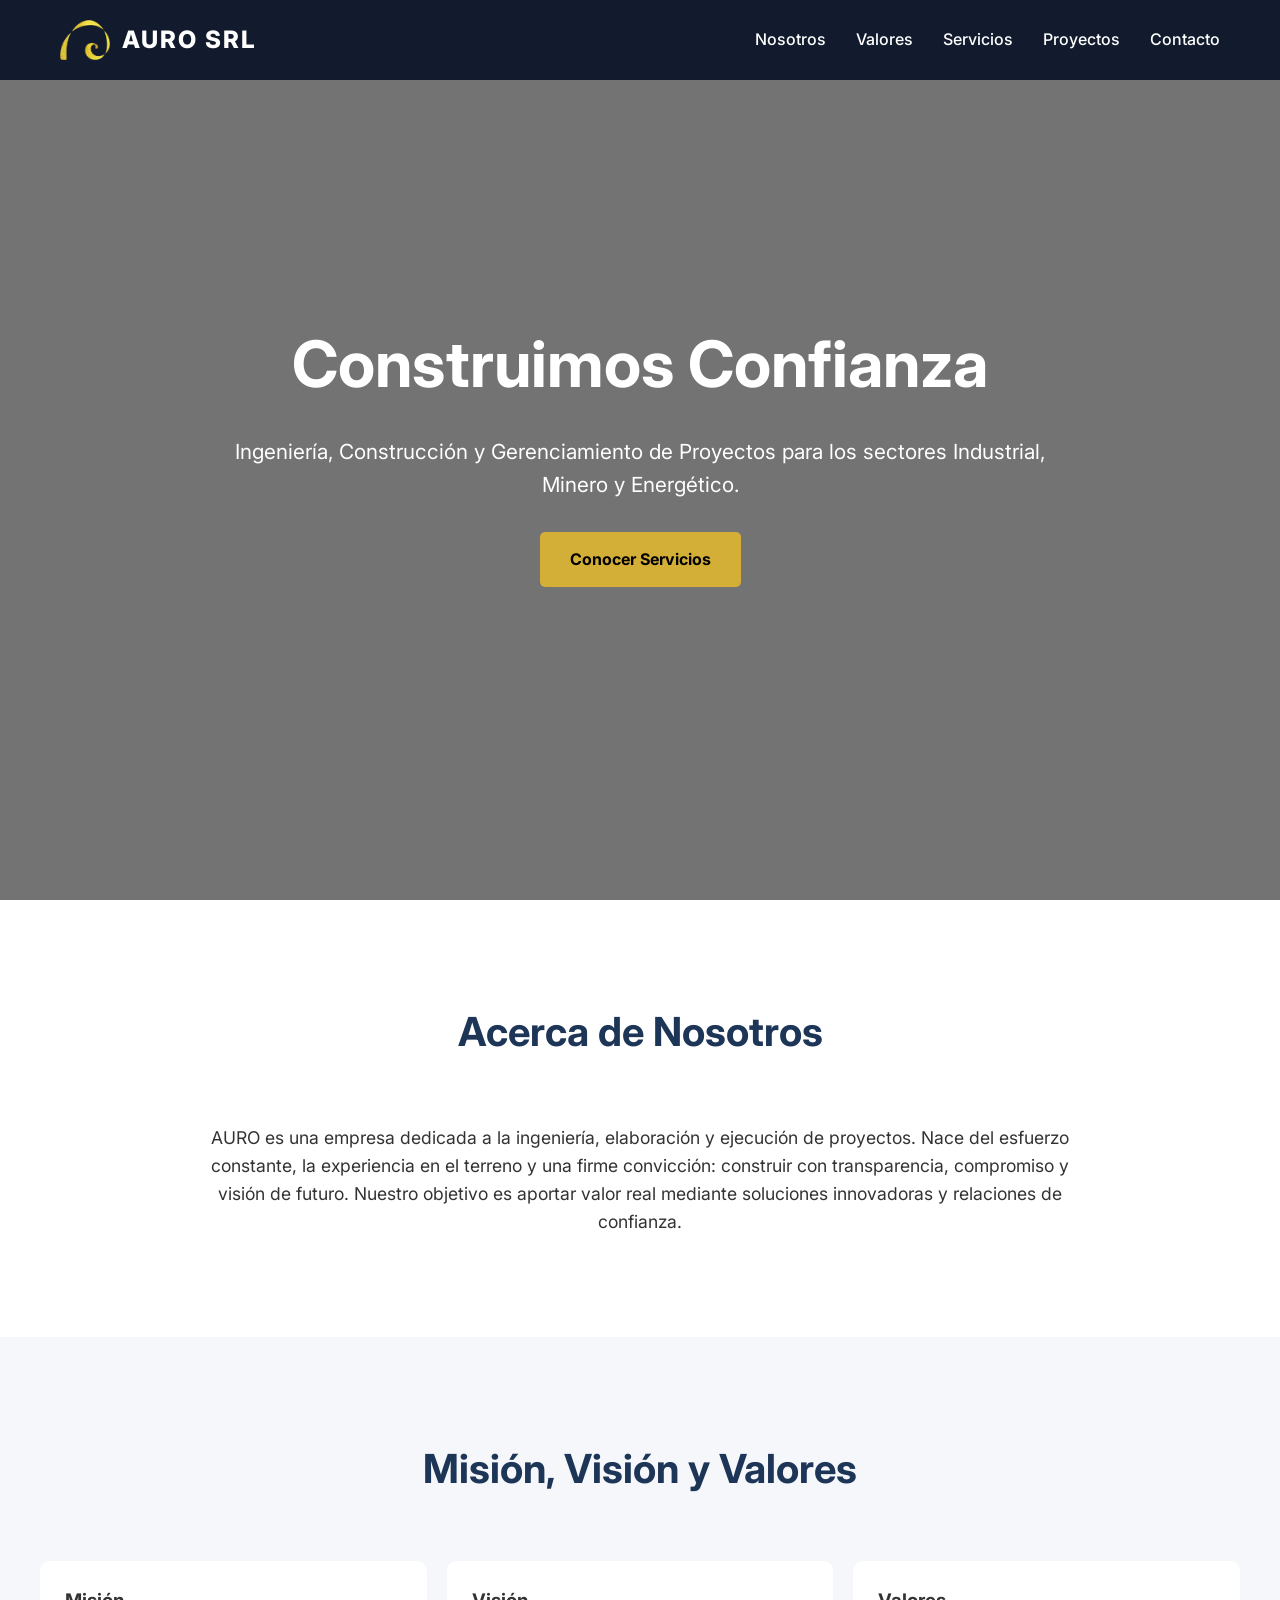
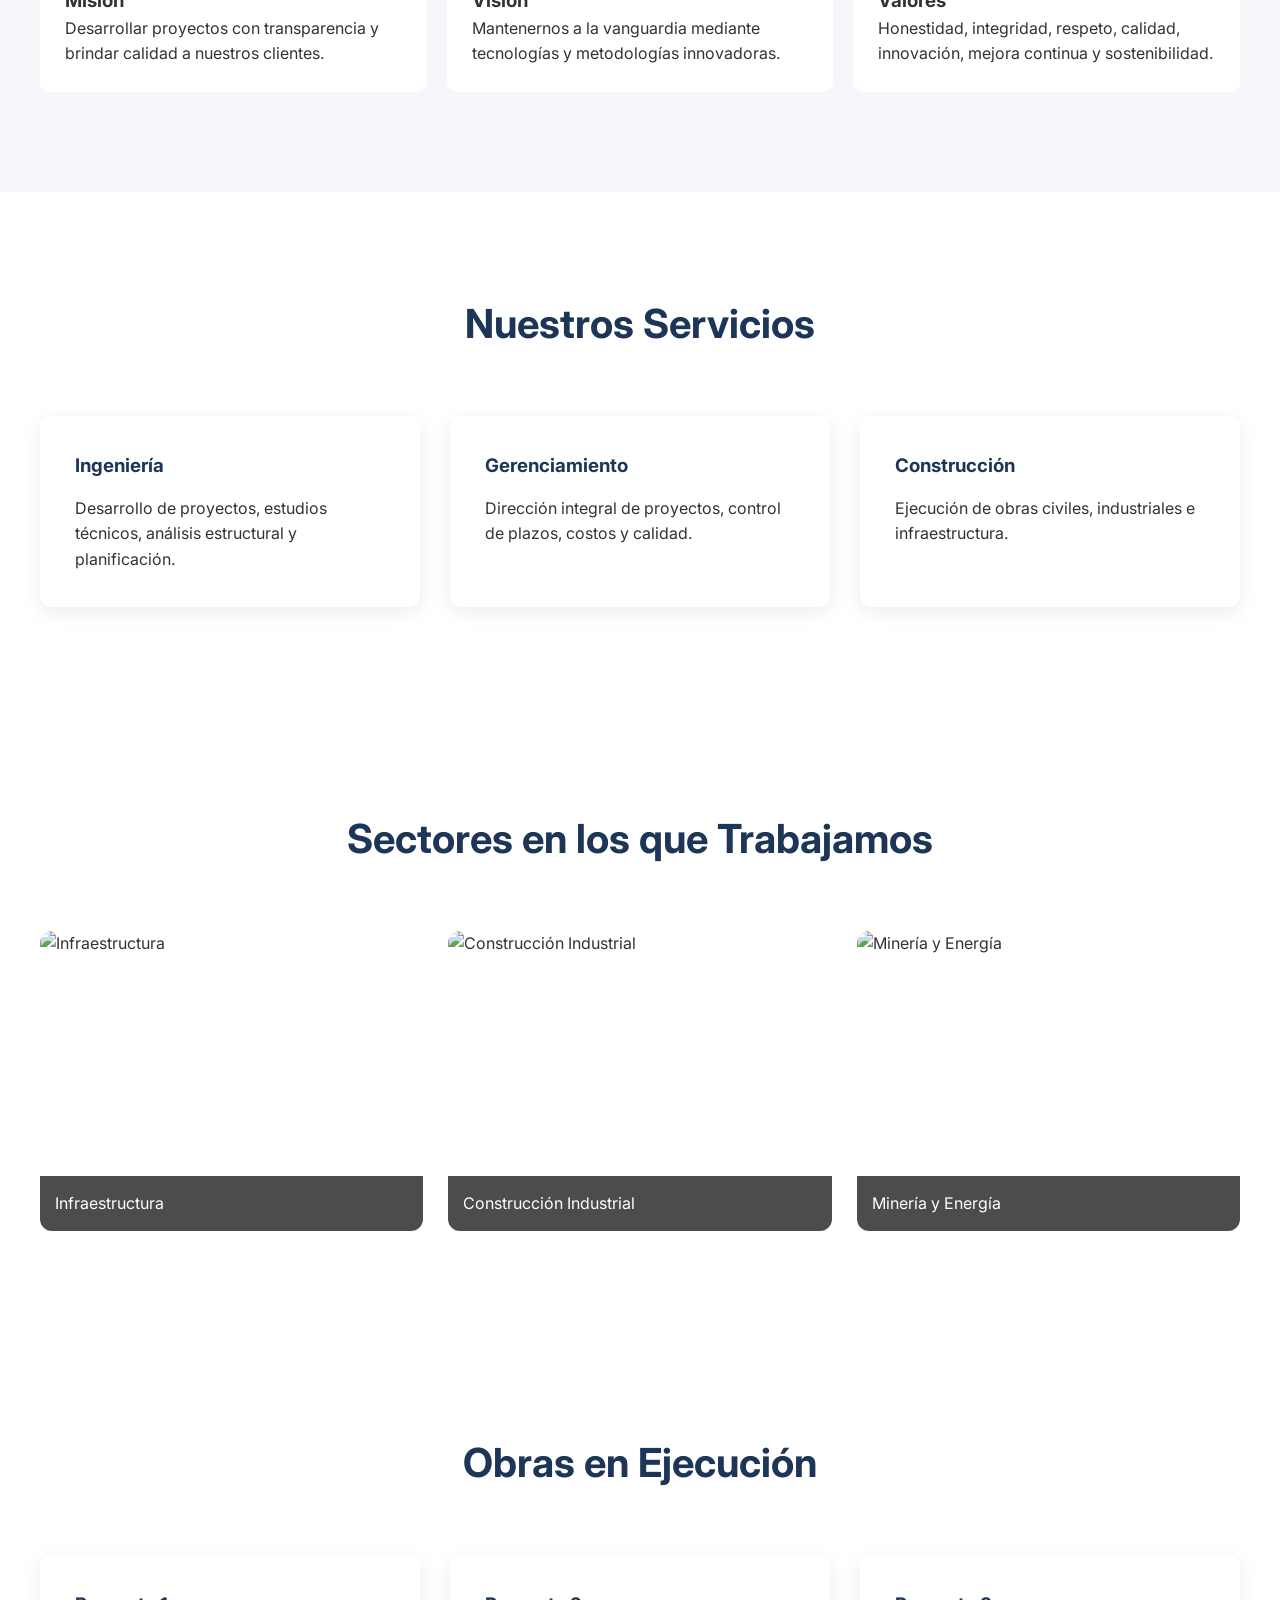
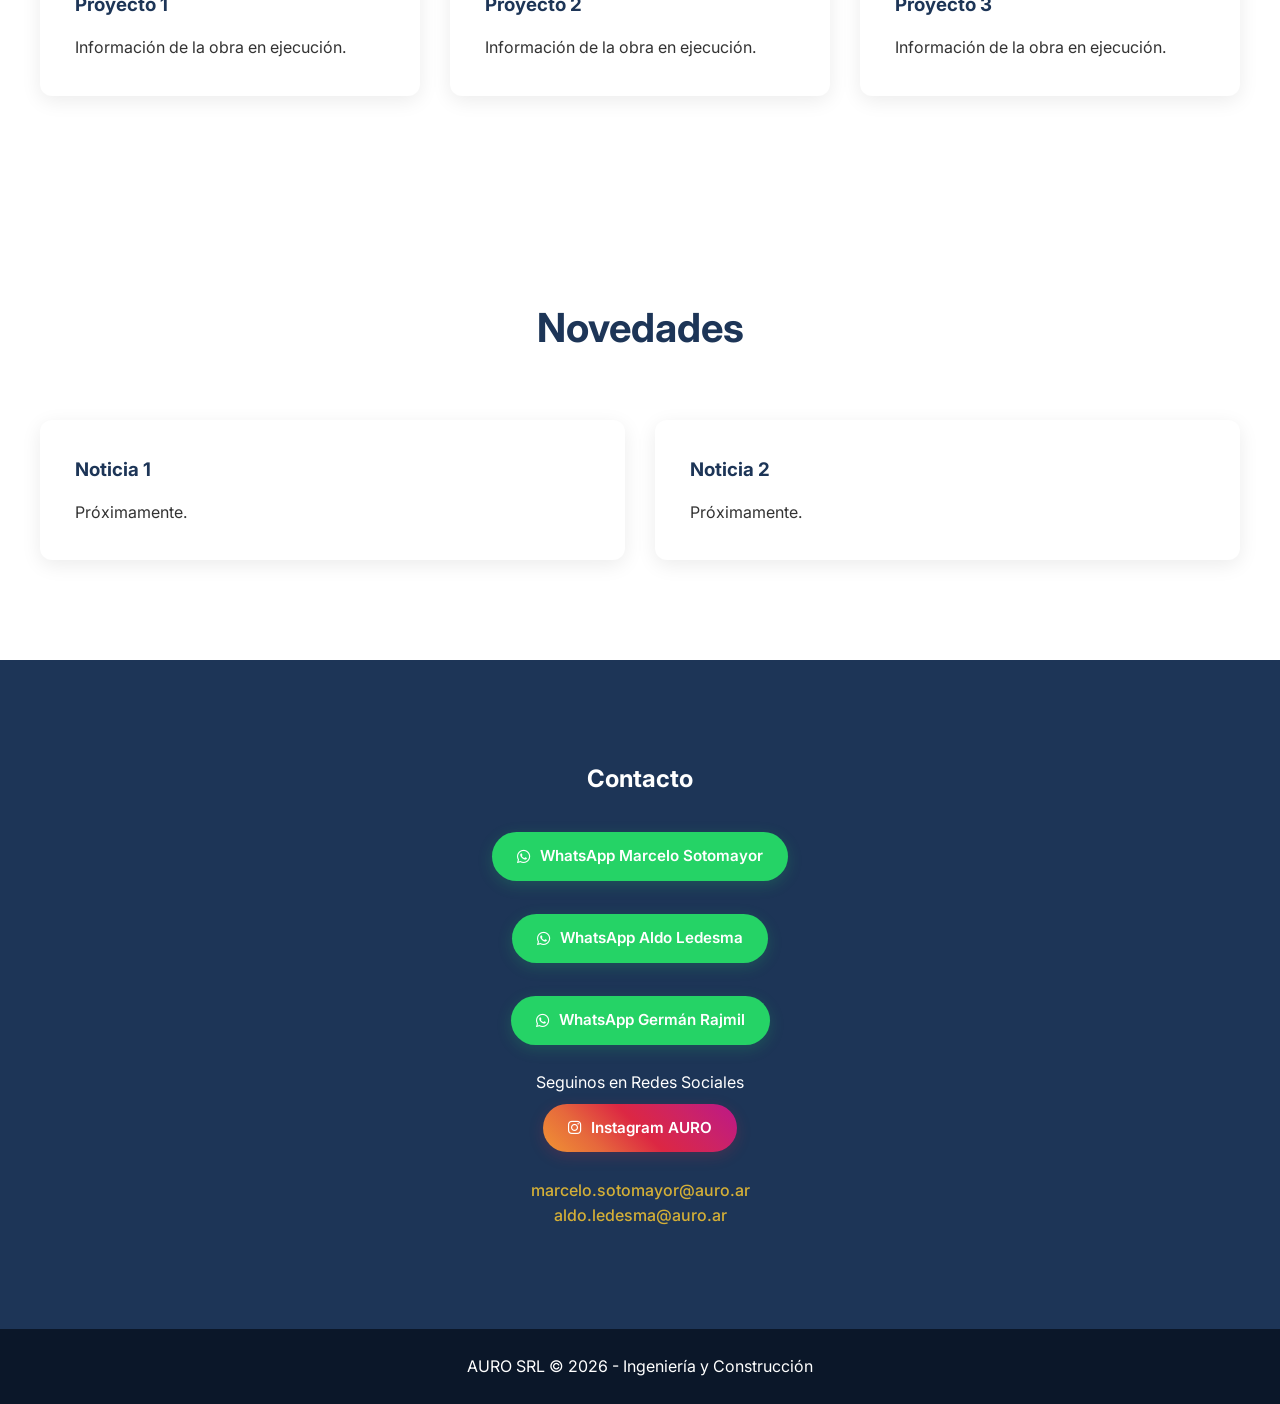
==== index.html @ 4cb7a94e "Imagenes y contacto" ====
<!DOCTYPE html>
<html lang="es">
<head>
    <meta charset="UTF-8">
    <meta name="viewport" content="width=device-width, initial-scale=1.0">
    <title>AURO SRL | Ingeniería y Construcción</title>
    
    <!-- Fuentes de Google -->
    <link rel="preconnect" href="https://fonts.googleapis.com">
    <link rel="preconnect" href="https://fonts.gstatic.com" crossorigin>
    <link href="https://fonts.googleapis.com/css2?family=Inter:wght@300;400;500;600;700;800&display=swap" rel="stylesheet">

    <!-- Iconos de Font Awesome -->
    <link rel="stylesheet" href="https://cdnjs.cloudflare.com/ajax/libs/font-awesome/6.5.1/css/all.min.css">

    <style>
        * {
            margin: 0;
            padding: 0;
            box-sizing: border-box;
        }

        html {
            scroll-behavior: smooth;
        }

        body {
            font-family: 'Inter', sans-serif;
            color: #333;
            line-height: 1.6;
        }

        /* NAVBAR */
        nav {
            position: fixed;
            top: 0;
            width: 100%;
            background: rgba(10, 20, 40, .92);
            backdrop-filter: blur(8px);
            z-index: 1000;
        }

        .nav-container {
            max-width: 1200px;
            margin: auto;
            display: flex;
            justify-content: space-between;
            align-items: center;
            padding: 20px;
        }

        .logo {
            color: white;
            font-size: 1.5rem;
            font-weight: 800;
            letter-spacing: 2px;
            display: flex;
            align-items: center;
            gap: 12px;
        }

        .logo img {
            height: 40px;
            width: auto;
            display: block;
        }

        nav ul {
            display: flex;
            list-style: none;
            gap: 30px;
        }

        nav a {
            color: white;
            text-decoration: none;
            font-weight: 500;
            transition: color 0.3s;
        }

        nav a:hover {
            color: #d4af37;
        }

        /* HERO */
        .hero {
            height: 100vh;
            background: linear-gradient(rgba(0,0,0,.55), rgba(0,0,0,.55)),
                        url('https://images.unsplash.com/photo-1504307651254-35680f356dfd?q=80&w=1800');
            background-size: cover;
            background-position: center;
            display: flex;
            align-items: center;
            justify-content: center;
            text-align: center;
            color: white;
        }

        .hero-content {
            max-width: 900px;
            padding: 20px;
        }

        .hero h1 {
            font-size: 4rem;
            margin-bottom: 20px;
        }

        .hero p {
            font-size: 1.3rem;
            margin-bottom: 30px;
        }

        .btn {
            display: inline-block;
            background: #d4af37;
            color: black;
            padding: 15px 30px;
            text-decoration: none;
            border-radius: 5px;
            font-weight: 700;
            transition: background 0.3s;
        }

        .btn:hover {
            background: #bfa030;
        }

        /* SECTIONS */
        section {
            padding: 100px 20px;
        }

        .container {
            max-width: 1200px;
            margin: auto;
        }

        .section-title {
            text-align: center;
            margin-bottom: 60px;
        }

        .section-title h2 {
            font-size: 2.5rem;
            color: #1d3557;
        }

        /* ABOUT */
        .about {
            background: #fff;
        }

        .about p {
            text-align: center;
            max-width: 900px;
            margin: auto;
            font-size: 1.1rem;
        }

        /* VALUES */
        .values {
            background: #f5f7fa;
        }

        .values-grid {
            display: grid;
            grid-template-columns: repeat(auto-fit, minmax(250px, 1fr));
            gap: 20px;
        }

        .value {
            background: white;
            padding: 25px;
            border-radius: 10px;
        }

        /* SERVICES */
        .services-grid {
            display: grid;
            grid-template-columns: repeat(auto-fit, minmax(280px, 1fr));
            gap: 30px;
        }

        .card {
            background: white;
            padding: 35px;
            box-shadow: 0 5px 20px rgba(0,0,0,.08);
            border-radius: 12px;
            transition: .3s;
        }

        .card:hover {
            transform: translateY(-8px);
        }

        .card h3 {
            margin-bottom: 15px;
            color: #1d3557;
        }

        /* PROJECTS */
        .projects-grid {
            display: grid;
            grid-template-columns: repeat(auto-fit, minmax(350px, 1fr));
            gap: 25px;
        }

        .project {
            position: relative;
            overflow: hidden;
            border-radius: 12px;
        }

        .project img {
            width: 100%;
            height: 300px;
            object-fit: cover;
            display: block;
        }

        .project-title {
            position: absolute;
            bottom: 0;
            width: 100%;
            background: rgba(0,0,0,.7);
            color: white;
            padding: 15px;
        }

        /* CONTACT */
        .contact {
            background: #1d3557;
            color: white;
            text-align: center;
        }

        .contact-email {
            color: #d4af37;
            text-decoration: none;
            font-weight: 500;
            transition: color 0.3s;
        }

        .contact-email:hover {
            color: #fff;
            text-decoration: underline;
        }

        /* ESTILOS BOTONES DE CONTACTO */
        .whatsapp-btn, .instagram-btn {
            display: inline-flex;
            align-items: center;
            justify-content: center;
            gap: 10px;
            padding: 12px 25px;
            text-decoration: none;
            border-radius: 25px;
            font-weight: 600;
            font-size: 0.95rem;
            margin-top: 8px;
            transition: transform 0.3s, background 0.3s, box-shadow 0.3s;
            color: white;
        }

        .whatsapp-btn {
            background: #25D366;
            box-shadow: 0 4px 15px rgba(37, 211, 102, 0.2);
        }

        .whatsapp-btn:hover {
            background: #20ba5a;
            transform: translateY(-3px);
            box-shadow: 0 6px 20px rgba(37, 211, 102, 0.3);
        }

        .instagram-btn {
            background: linear-gradient(45deg, #f09433 0%, #e6683c 25%, #dc2743 50%, #cc2366 75%, #bc1888 100%);
            box-shadow: 0 4px 15px rgba(220, 39, 67, 0.2);
        }

        .instagram-btn:hover {
            opacity: 0.95;
            transform: translateY(-3px);
            box-shadow: 0 6px 20px rgba(220, 39, 67, 0.3);
        }

        /* FOOTER */
        footer {
            background: #0b1729;
            color: white;
            text-align: center;
            padding: 25px;
        }

        @media(max-width: 768px) {
            .hero h1 {
                font-size: 2.5rem;
            }

            nav ul {
                display: none;
            }
        }
    </style>
</head>
<body>

    <!-- MENÚ DE NAVEGACIÓN -->
    <nav>
        <div class="nav-container">
            <div class="logo">
                <img src="assets/AURO2.0.png" alt="Logo AURO SRL">
                <span>AURO SRL</span>
            </div>
            <ul>
                <li><a href="#about">Nosotros</a></li>
                <li><a href="#values">Valores</a></li>
                <li><a href="#services">Servicios</a></li>
                <li><a href="#projects">Proyectos</a></li>
                <li><a href="#contact">Contacto</a></li>
            </ul>
        </div>
    </nav>

    <!-- HERO SECTION -->
    <section class="hero">
        <div class="hero-content">
            <h1>Construimos Confianza</h1>
            <p>Ingeniería, Construcción y Gerenciamiento de Proyectos para los sectores Industrial, Minero y Energético.</p>
            <a href="#services" class="btn">Conocer Servicios</a>
        </div>
    </section>

    <!-- SOBRE NOSOTROS -->
    <section id="about" class="about">
        <div class="container">
            <div class="section-title">
                <h2>Acerca de Nosotros</h2>
            </div>
            <p>
                AURO es una empresa dedicada a la ingeniería, elaboración y ejecución
                de proyectos. Nace del esfuerzo constante, la experiencia en el terreno
                y una firme convicción: construir con transparencia, compromiso y visión
                de futuro. Nuestro objetivo es aportar valor real mediante soluciones
                innovadoras y relaciones de confianza.
            </p>
        </div>
    </section>

    <!-- VALORES (REUBICADO AQUÍ) -->
    <section id="values" class="values">
        <div class="container">
            <div class="section-title">
                <h2>Misión, Visión y Valores</h2>
            </div>
            <div class="values-grid">
                <div class="value">
                    <h3>Misión</h3>
                    <p>Desarrollar proyectos con transparencia y brindar calidad a nuestros clientes.</p>
                </div>
                <div class="value">
                    <h3>Visión</h3>
                    <p>Mantenernos a la vanguardia mediante tecnologías y metodologías innovadoras.</p>
                </div>
                <div class="value">
                    <h3>Valores</h3>
                    <p>Honestidad, integridad, respeto, calidad, innovación, mejora continua y sostenibilidad.</p>
                </div>
            </div>
        </div>
    </section>

    <!-- SERVICIOS -->
    <section id="services">
        <div class="container">
            <div class="section-title">
                <h2>Nuestros Servicios</h2>
            </div>
            <div class="services-grid">
                <div class="card">
                    <h3>Ingeniería</h3>
                    <p>Desarrollo de proyectos, estudios técnicos, análisis estructural y planificación.</p>
                </div>
                <div class="card">
                    <h3>Gerenciamiento</h3>
                    <p>Dirección integral de proyectos, control de plazos, costos y calidad.</p>
                </div>
                <div class="card">
                    <h3>Construcción</h3>
                    <p>Ejecución de obras civiles, industriales e infraestructura.</p>
                </div>
            </div>
        </div>
    </section>

   <!-- ÁREAS DE DESARROLLO (PROYECTOS) -->
    <section id="projects">
        <div class="container">
            <div class="section-title">
                <h2>Sectores en los que Trabajamos</h2>
            </div>
            <div class="projects-grid">
                <div class="project">
                    <!-- Enlace directo a la foto de las grúas/infraestructura -->
                    <img src="https://images.pexels.com/photos/18162494/pexels-photo-18162494.jpeg?auto=compress&cs=tinysrgb&w=1200" alt="Infraestructura">
                    <div class="project-title">Infraestructura</div>
                </div>
                <div class="project">
                    <!-- Enlace directo a la foto de construcción industrial -->
                    <img src="https://images.pexels.com/photos/31197870/pexels-photo-31197870.jpeg?auto=compress&cs=tinysrgb&w=1200" alt="Construcción Industrial">
                    <div class="project-title">Construcción Industrial</div>
                </div>
                <div class="project">
                    <!-- Enlace directo a la foto de minería en la colina -->
                    <img src="https://images.pexels.com/photos/5505961/pexels-photo-5505961.jpeg?auto=compress&cs=tinysrgb&w=1200" alt="Minería y Energía">
                    <div class="project-title">Minería y Energía</div>
                </div>
            </div>
        </div>
    </section>
    
    <!-- OBRAS EN EJECUCIÓN -->
    <section id="obras">
        <div class="container">
            <div class="section-title">
                <h2>Obras en Ejecución</h2>
            </div>
            <div class="services-grid">
                <div class="card">
                    <h3>Proyecto 1</h3>
                    <p>Información de la obra en ejecución.</p>
                </div>
                <div class="card">
                    <h3>Proyecto 2</h3>
                    <p>Información de la obra en ejecución.</p>
                </div>
                <div class="card">
                    <h3>Proyecto 3</h3>
                    <p>Información de la obra en ejecución.</p>
                </div>
            </div>
        </div>
    </section>

    <!-- NOVEDADES -->
    <section id="novedades">
        <div class="container">
            <div class="section-title">
                <h2>Novedades</h2>
            </div>
            <div class="services-grid">
                <div class="card">
                    <h3>Noticia 1</h3>
                    <p>Próximamente.</p>
                </div>
                <div class="card">
                    <h3>Noticia 2</h3>
                    <p>Próximamente.</p>
                </div>
            </div>
        </div>
    </section>

    <!-- CONTACTO -->
    <section id="contact" class="contact">
        <div class="container">
            <h2>Contacto</h2>
            <br>
            
            <p></p>
            <a href="https://wa.me/5493815431313" target="_blank" class="whatsapp-btn">
                <i class="fa-brands fa-whatsapp"></i> WhatsApp Marcelo Sotomayor
            </a>
            <br><br>
            
            <p></p>
            <a href="https://wa.me/5493834930254" target="_blank" class="whatsapp-btn">
                <i class="fa-brands fa-whatsapp"></i> WhatsApp Aldo Ledesma
            </a>
            <br><br>

                        <p></p>
            <a href="https://wa.me/5493815149886" target="_blank" class="whatsapp-btn">
                <i class="fa-brands fa-whatsapp"></i> WhatsApp Germán Rajmil
            </a>
            <br><br>

            <p>Seguinos en Redes Sociales</p>
            <a href="https://instagram.com/auro.ar" target="_blank" class="instagram-btn">
                <i class="fa-brands fa-instagram"></i> Instagram AURO
            </a>
            <br><br>

            <p><a href="mailto:marcelo.sotomayor@auro.ar" class="contact-email">marcelo.sotomayor@auro.ar</a></p>
            <p><a href="mailto:aldo.ledesma@auro.ar" class="contact-email">aldo.ledesma@auro.ar</a></p>
        </div>
    </section>

    <!-- FOOTER -->
    <footer>
        <p>AURO SRL © 2026 - Ingeniería y Construcción</p>
    </footer>

</body>
</html>
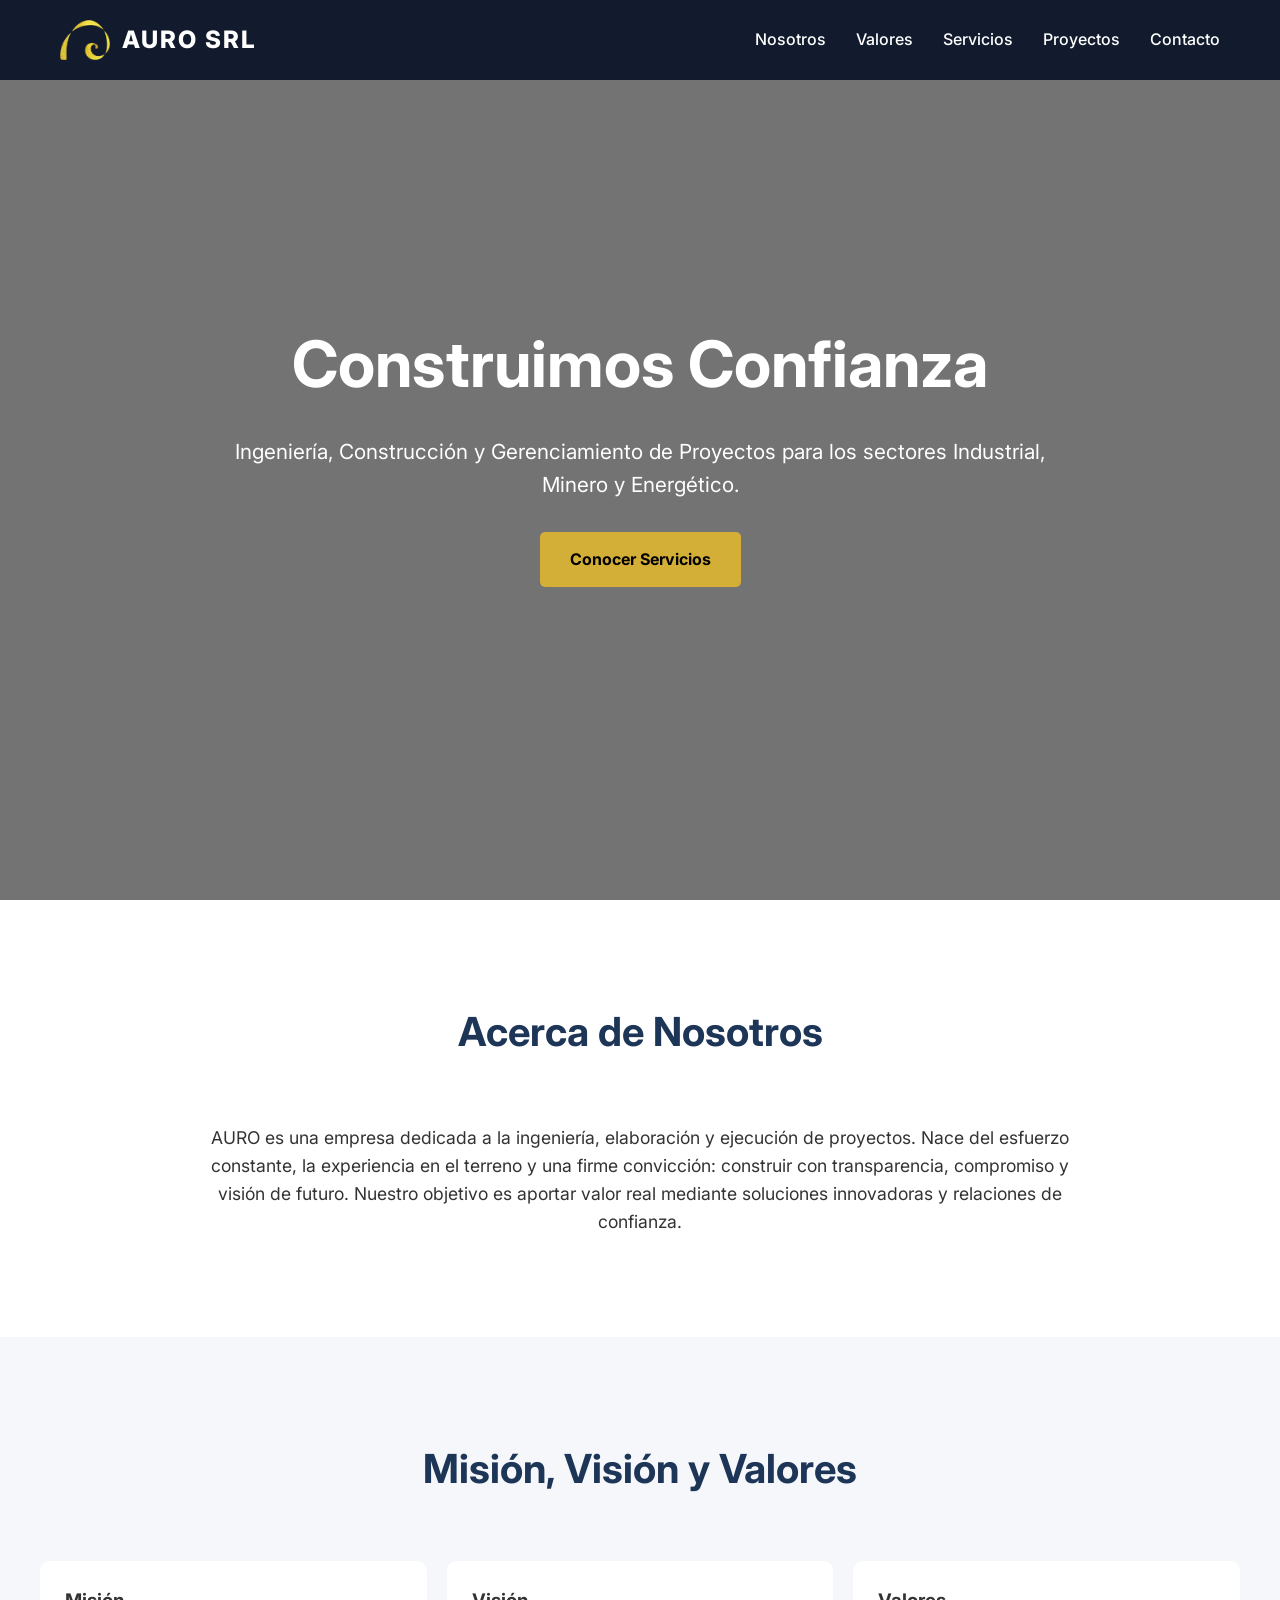
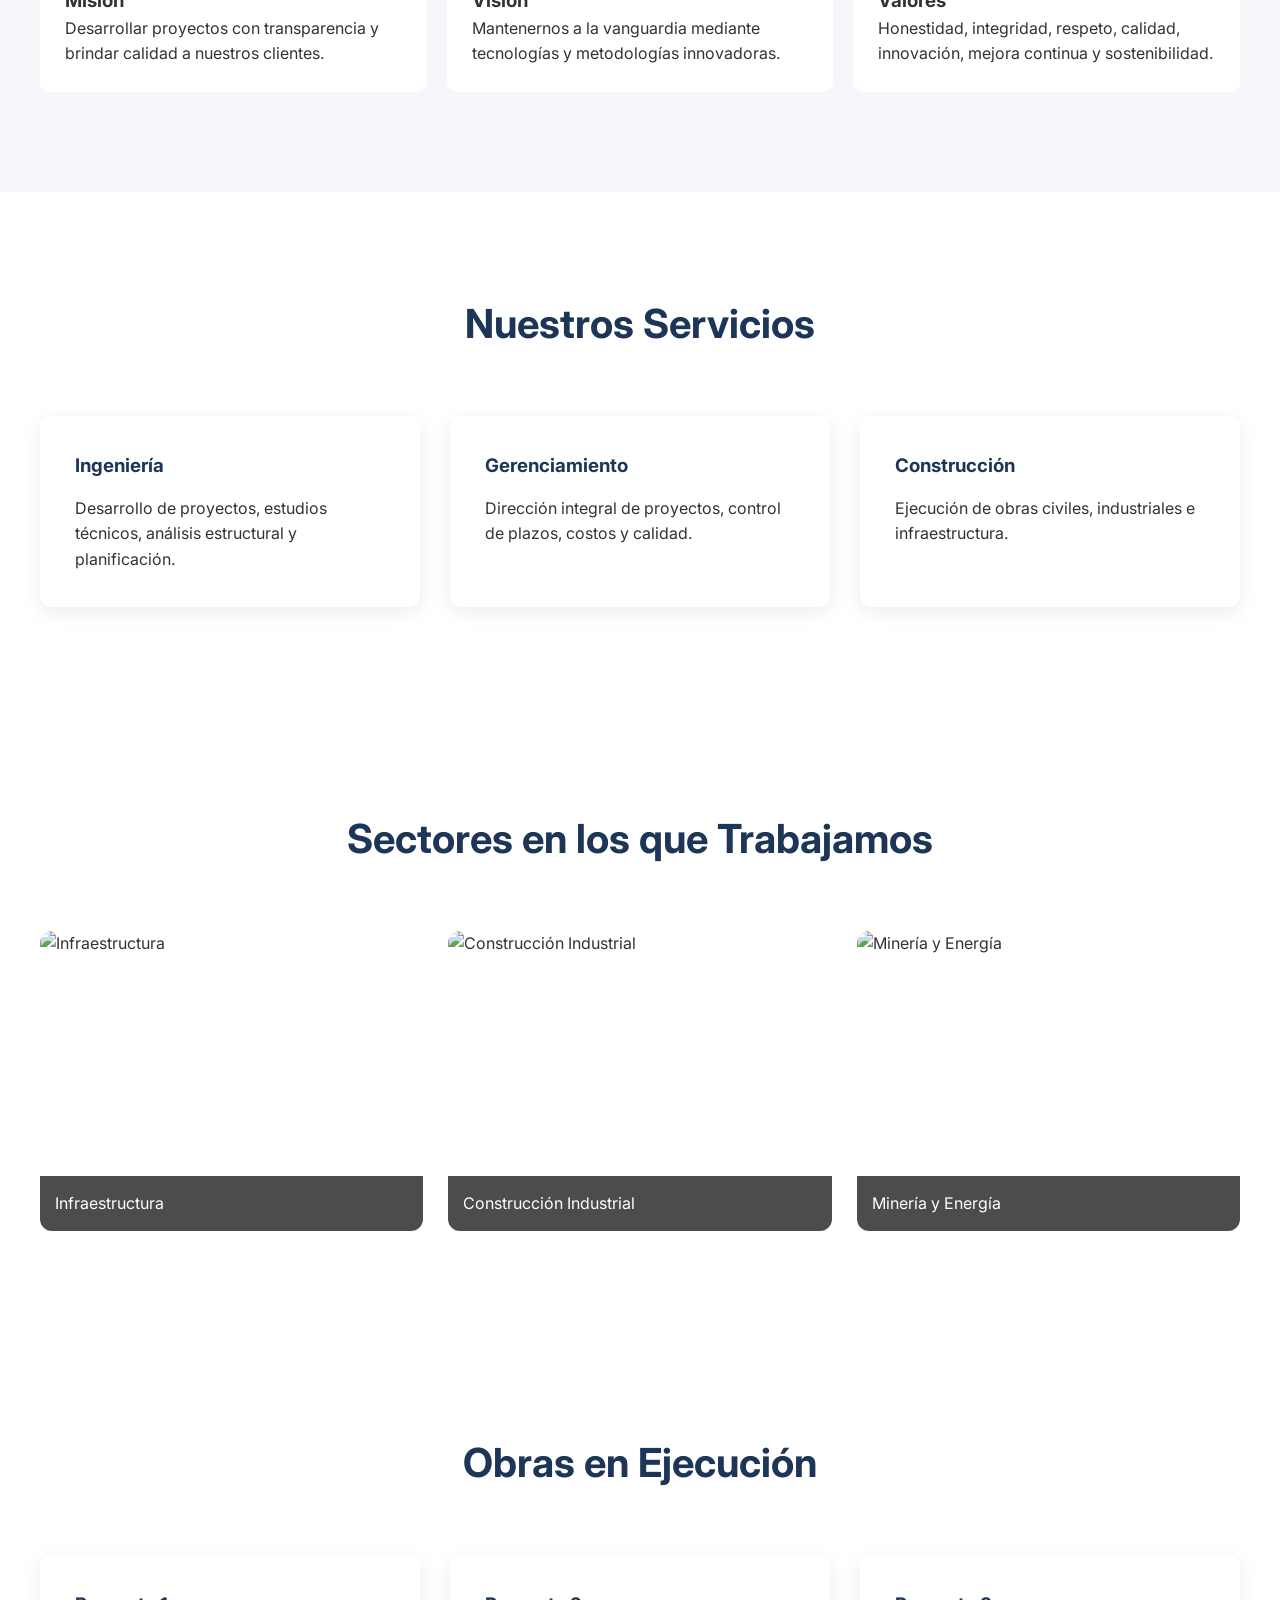
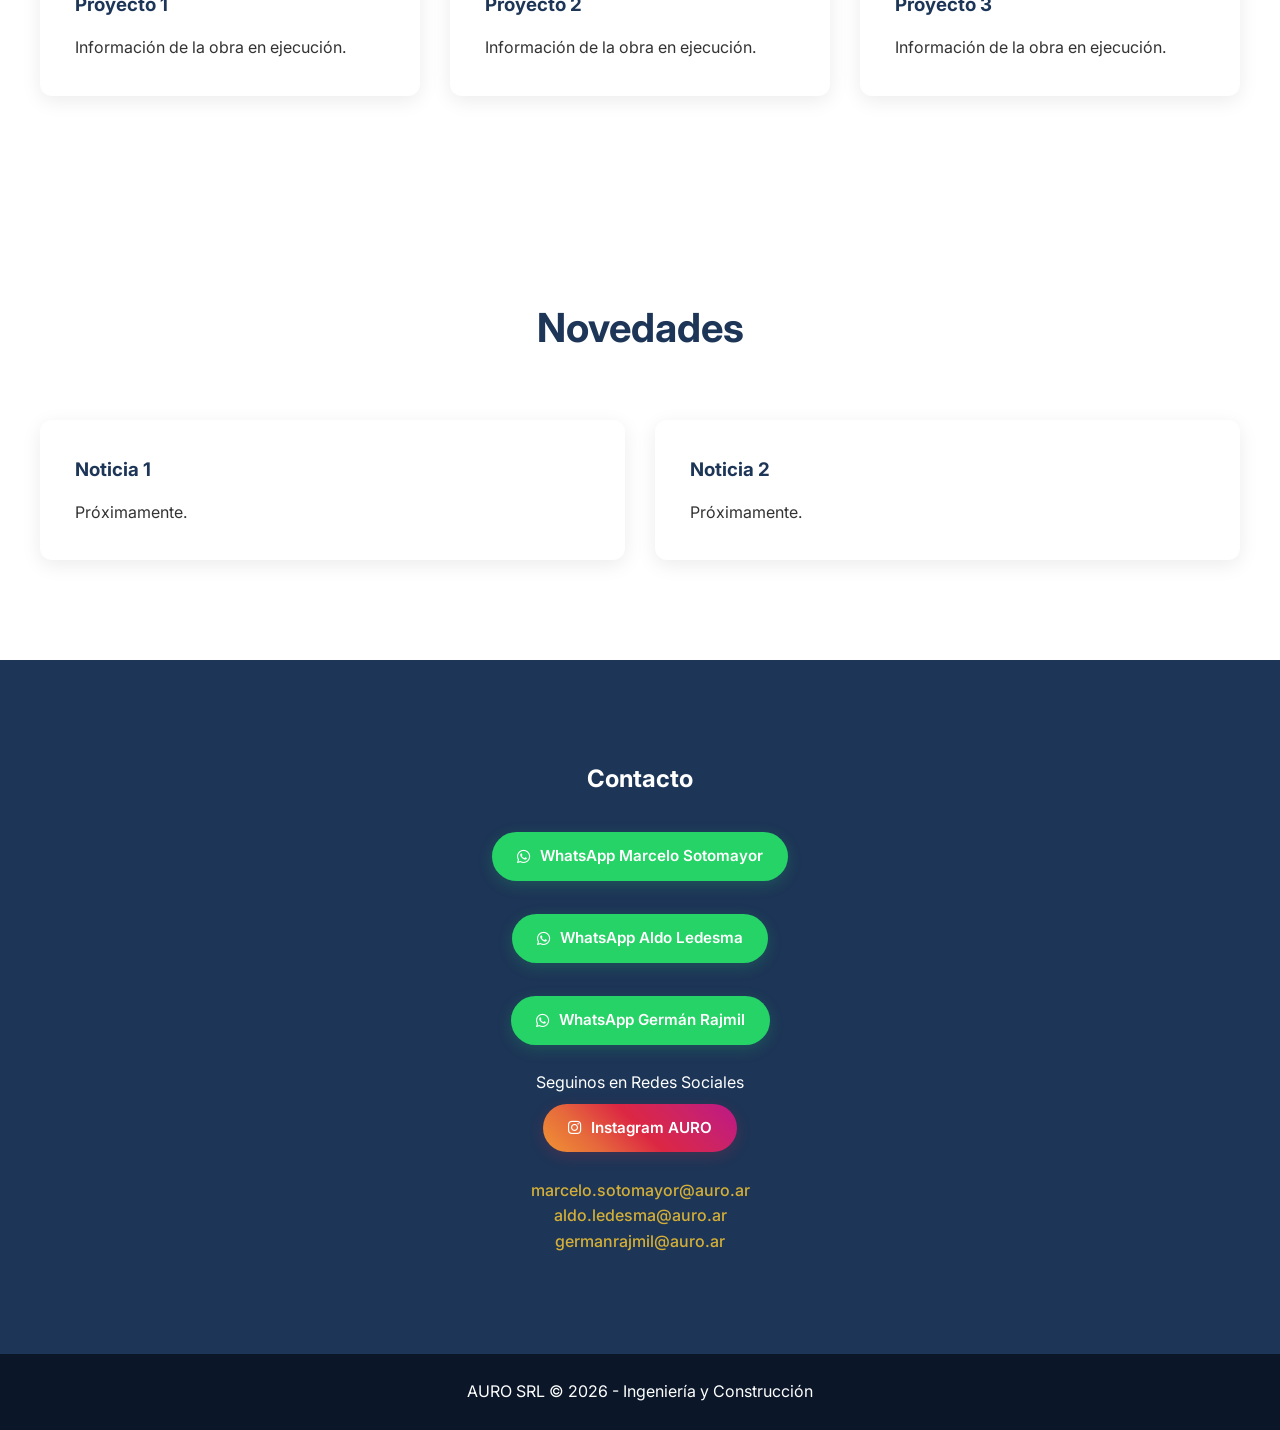
==== commit 8d76b1ec: "Correo contacto" ====
--- a/index.html
+++ b/index.html
@@ -494,6 +494,7 @@
 
             <p><a href="mailto:marcelo.sotomayor@auro.ar" class="contact-email">marcelo.sotomayor@auro.ar</a></p>
             <p><a href="mailto:aldo.ledesma@auro.ar" class="contact-email">aldo.ledesma@auro.ar</a></p>
+            <p><a href="mailto:aldo.ledesma@auro.ar" class="contact-email">germanrajmil@auro.ar</a></p>
         </div>
     </section>
 
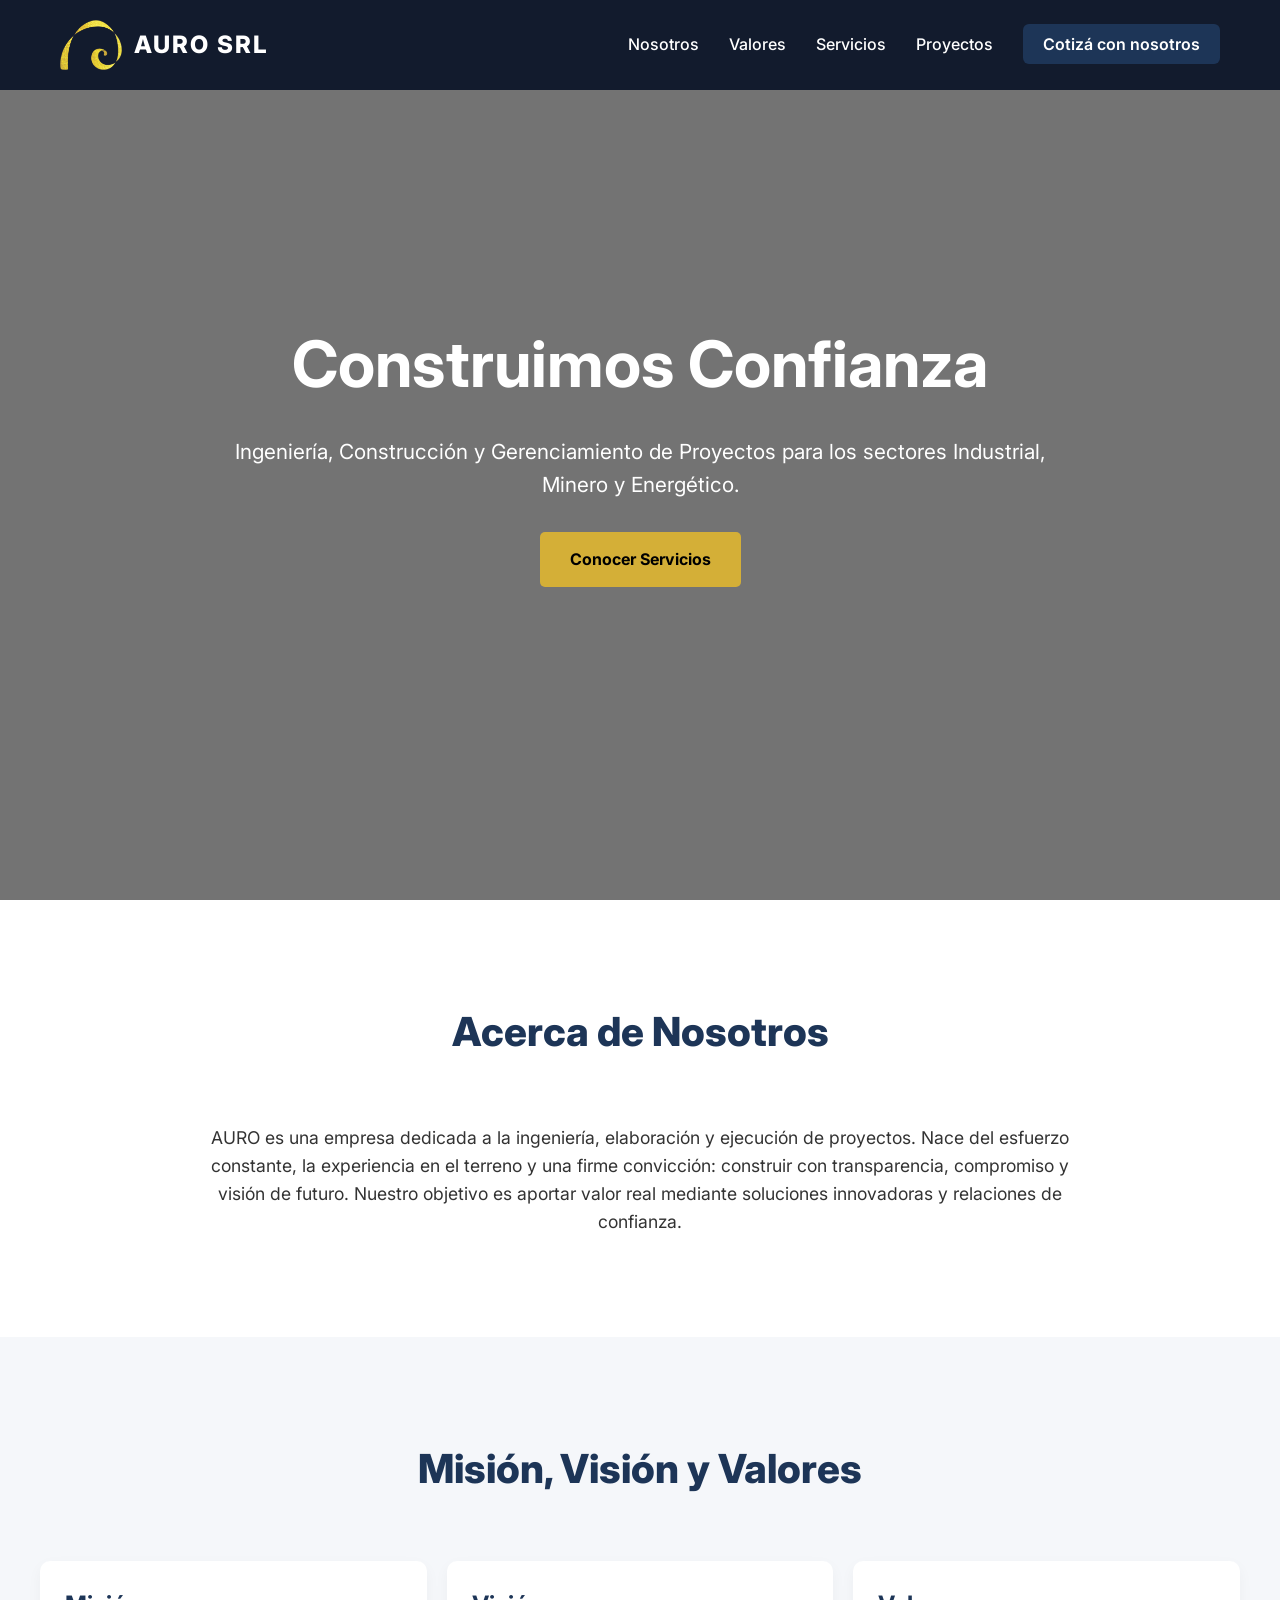
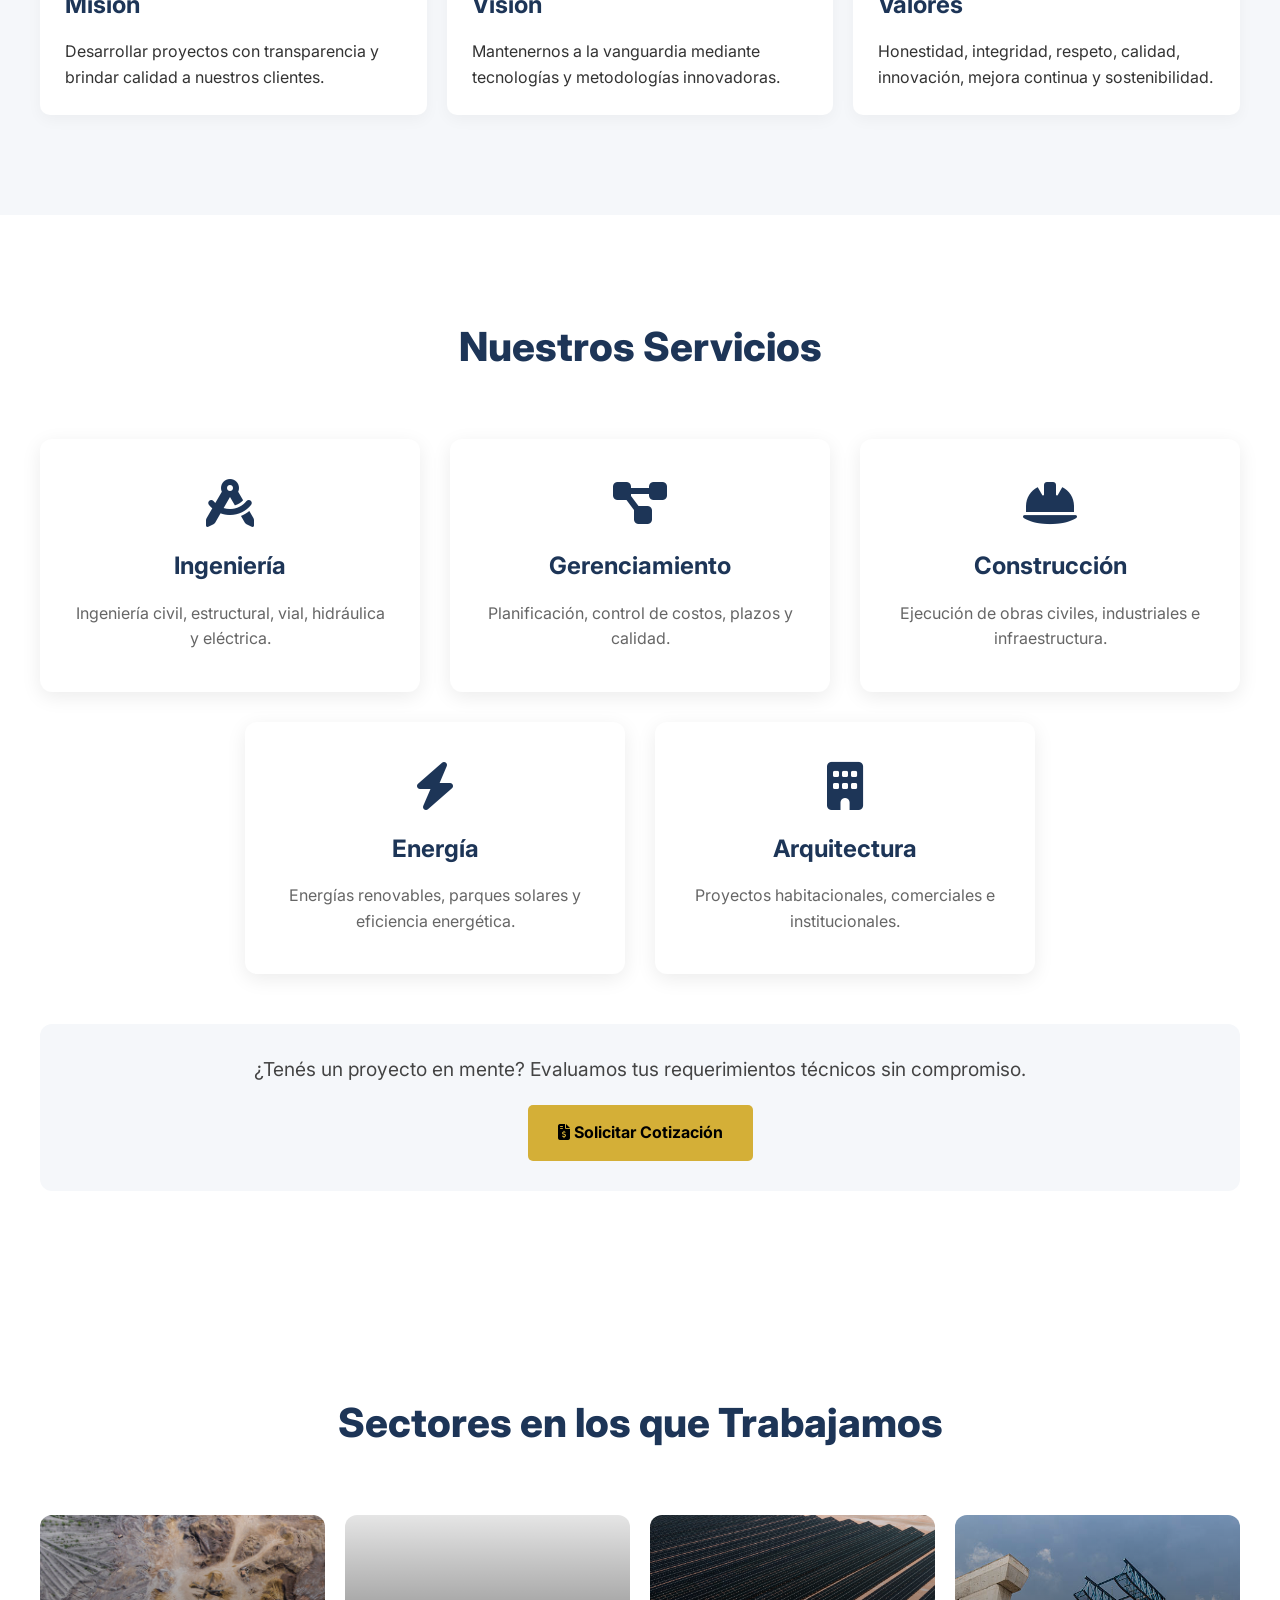
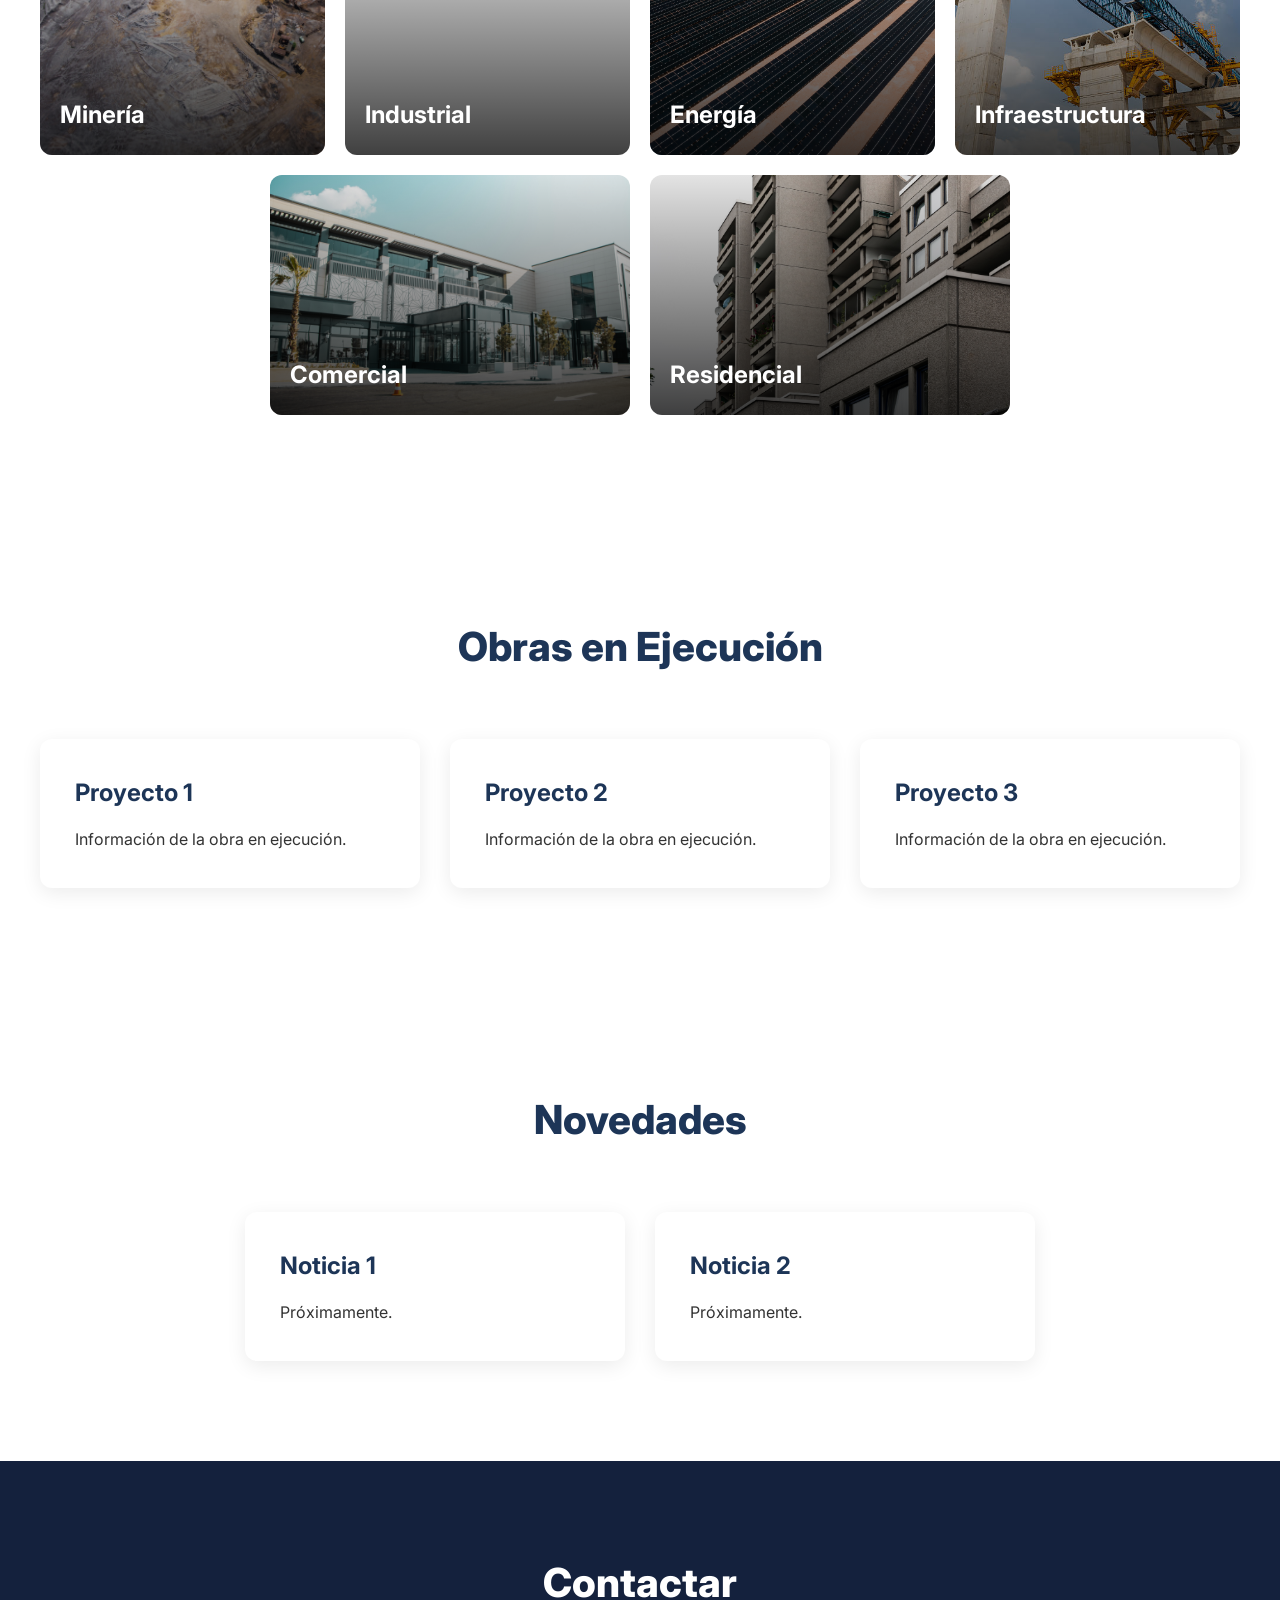
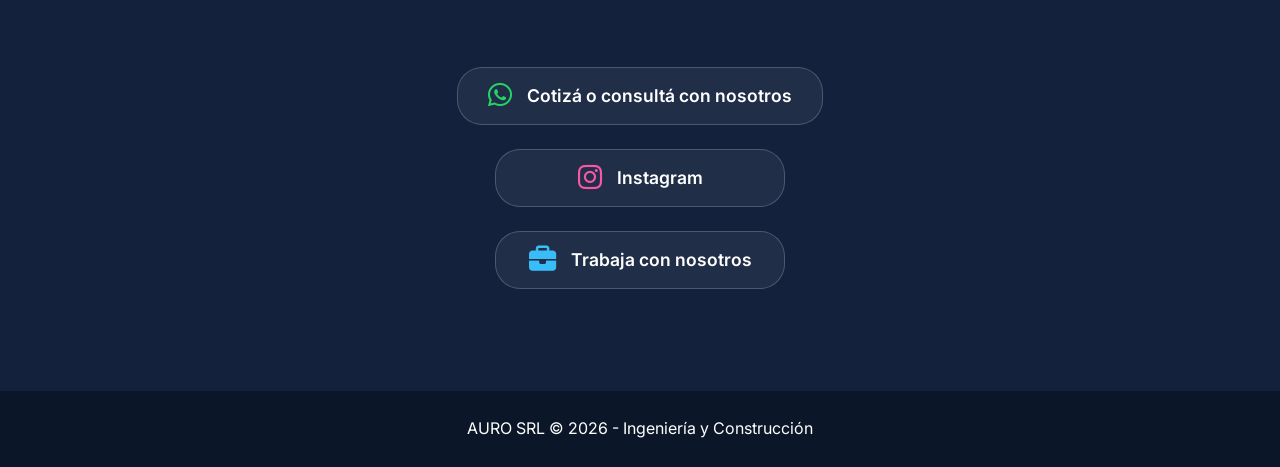
==== commit d8eabce2: "Estilo visual terminado" ====
--- a/index.html
+++ b/index.html
@@ -1,312 +1,22 @@
 <!DOCTYPE html>
 <html lang="es">
+
 <head>
     <meta charset="UTF-8">
     <meta name="viewport" content="width=device-width, initial-scale=1.0">
     <title>AURO SRL | Ingeniería y Construcción</title>
-    
-    <!-- Fuentes de Google -->
+
     <link rel="preconnect" href="https://fonts.googleapis.com">
     <link rel="preconnect" href="https://fonts.gstatic.com" crossorigin>
     <link href="https://fonts.googleapis.com/css2?family=Inter:wght@300;400;500;600;700;800&display=swap" rel="stylesheet">
 
-    <!-- Iconos de Font Awesome -->
     <link rel="stylesheet" href="https://cdnjs.cloudflare.com/ajax/libs/font-awesome/6.5.1/css/all.min.css">
 
-    <style>
-        * {
-            margin: 0;
-            padding: 0;
-            box-sizing: border-box;
-        }
-
-        html {
-            scroll-behavior: smooth;
-        }
-
-        body {
-            font-family: 'Inter', sans-serif;
-            color: #333;
-            line-height: 1.6;
-        }
-
-        /* NAVBAR */
-        nav {
-            position: fixed;
-            top: 0;
-            width: 100%;
-            background: rgba(10, 20, 40, .92);
-            backdrop-filter: blur(8px);
-            z-index: 1000;
-        }
-
-        .nav-container {
-            max-width: 1200px;
-            margin: auto;
-            display: flex;
-            justify-content: space-between;
-            align-items: center;
-            padding: 20px;
-        }
-
-        .logo {
-            color: white;
-            font-size: 1.5rem;
-            font-weight: 800;
-            letter-spacing: 2px;
-            display: flex;
-            align-items: center;
-            gap: 12px;
-        }
-
-        .logo img {
-            height: 40px;
-            width: auto;
-            display: block;
-        }
-
-        nav ul {
-            display: flex;
-            list-style: none;
-            gap: 30px;
-        }
-
-        nav a {
-            color: white;
-            text-decoration: none;
-            font-weight: 500;
-            transition: color 0.3s;
-        }
-
-        nav a:hover {
-            color: #d4af37;
-        }
-
-        /* HERO */
-        .hero {
-            height: 100vh;
-            background: linear-gradient(rgba(0,0,0,.55), rgba(0,0,0,.55)),
-                        url('https://images.unsplash.com/photo-1504307651254-35680f356dfd?q=80&w=1800');
-            background-size: cover;
-            background-position: center;
-            display: flex;
-            align-items: center;
-            justify-content: center;
-            text-align: center;
-            color: white;
-        }
-
-        .hero-content {
-            max-width: 900px;
-            padding: 20px;
-        }
-
-        .hero h1 {
-            font-size: 4rem;
-            margin-bottom: 20px;
-        }
-
-        .hero p {
-            font-size: 1.3rem;
-            margin-bottom: 30px;
-        }
-
-        .btn {
-            display: inline-block;
-            background: #d4af37;
-            color: black;
-            padding: 15px 30px;
-            text-decoration: none;
-            border-radius: 5px;
-            font-weight: 700;
-            transition: background 0.3s;
-        }
-
-        .btn:hover {
-            background: #bfa030;
-        }
-
-        /* SECTIONS */
-        section {
-            padding: 100px 20px;
-        }
-
-        .container {
-            max-width: 1200px;
-            margin: auto;
-        }
-
-        .section-title {
-            text-align: center;
-            margin-bottom: 60px;
-        }
-
-        .section-title h2 {
-            font-size: 2.5rem;
-            color: #1d3557;
-        }
-
-        /* ABOUT */
-        .about {
-            background: #fff;
-        }
-
-        .about p {
-            text-align: center;
-            max-width: 900px;
-            margin: auto;
-            font-size: 1.1rem;
-        }
-
-        /* VALUES */
-        .values {
-            background: #f5f7fa;
-        }
-
-        .values-grid {
-            display: grid;
-            grid-template-columns: repeat(auto-fit, minmax(250px, 1fr));
-            gap: 20px;
-        }
-
-        .value {
-            background: white;
-            padding: 25px;
-            border-radius: 10px;
-        }
-
-        /* SERVICES */
-        .services-grid {
-            display: grid;
-            grid-template-columns: repeat(auto-fit, minmax(280px, 1fr));
-            gap: 30px;
-        }
-
-        .card {
-            background: white;
-            padding: 35px;
-            box-shadow: 0 5px 20px rgba(0,0,0,.08);
-            border-radius: 12px;
-            transition: .3s;
-        }
-
-        .card:hover {
-            transform: translateY(-8px);
-        }
-
-        .card h3 {
-            margin-bottom: 15px;
-            color: #1d3557;
-        }
-
-        /* PROJECTS */
-        .projects-grid {
-            display: grid;
-            grid-template-columns: repeat(auto-fit, minmax(350px, 1fr));
-            gap: 25px;
-        }
-
-        .project {
-            position: relative;
-            overflow: hidden;
-            border-radius: 12px;
-        }
-
-        .project img {
-            width: 100%;
-            height: 300px;
-            object-fit: cover;
-            display: block;
-        }
-
-        .project-title {
-            position: absolute;
-            bottom: 0;
-            width: 100%;
-            background: rgba(0,0,0,.7);
-            color: white;
-            padding: 15px;
-        }
-
-        /* CONTACT */
-        .contact {
-            background: #1d3557;
-            color: white;
-            text-align: center;
-        }
-
-        .contact-email {
-            color: #d4af37;
-            text-decoration: none;
-            font-weight: 500;
-            transition: color 0.3s;
-        }
-
-        .contact-email:hover {
-            color: #fff;
-            text-decoration: underline;
-        }
-
-        /* ESTILOS BOTONES DE CONTACTO */
-        .whatsapp-btn, .instagram-btn {
-            display: inline-flex;
-            align-items: center;
-            justify-content: center;
-            gap: 10px;
-            padding: 12px 25px;
-            text-decoration: none;
-            border-radius: 25px;
-            font-weight: 600;
-            font-size: 0.95rem;
-            margin-top: 8px;
-            transition: transform 0.3s, background 0.3s, box-shadow 0.3s;
-            color: white;
-        }
-
-        .whatsapp-btn {
-            background: #25D366;
-            box-shadow: 0 4px 15px rgba(37, 211, 102, 0.2);
-        }
-
-        .whatsapp-btn:hover {
-            background: #20ba5a;
-            transform: translateY(-3px);
-            box-shadow: 0 6px 20px rgba(37, 211, 102, 0.3);
-        }
-
-        .instagram-btn {
-            background: linear-gradient(45deg, #f09433 0%, #e6683c 25%, #dc2743 50%, #cc2366 75%, #bc1888 100%);
-            box-shadow: 0 4px 15px rgba(220, 39, 67, 0.2);
-        }
-
-        .instagram-btn:hover {
-            opacity: 0.95;
-            transform: translateY(-3px);
-            box-shadow: 0 6px 20px rgba(220, 39, 67, 0.3);
-        }
-
-        /* FOOTER */
-        footer {
-            background: #0b1729;
-            color: white;
-            text-align: center;
-            padding: 25px;
-        }
-
-        @media(max-width: 768px) {
-            .hero h1 {
-                font-size: 2.5rem;
-            }
-
-            nav ul {
-                display: none;
-            }
-        }
-    </style>
+    <link rel="stylesheet" href="style.css">
 </head>
+
 <body>
 
-    <!-- MENÚ DE NAVEGACIÓN -->
     <nav>
         <div class="nav-container">
             <div class="logo">
@@ -318,12 +28,11 @@
                 <li><a href="#values">Valores</a></li>
                 <li><a href="#services">Servicios</a></li>
                 <li><a href="#projects">Proyectos</a></li>
-                <li><a href="#contact">Contacto</a></li>
+                <li><a href="#contact" class="btn-nav-cotizar">Cotizá con nosotros</a></li>
             </ul>
         </div>
     </nav>
 
-    <!-- HERO SECTION -->
     <section class="hero">
         <div class="hero-content">
             <h1>Construimos Confianza</h1>
@@ -332,7 +41,6 @@
         </div>
     </section>
 
-    <!-- SOBRE NOSOTROS -->
     <section id="about" class="about">
         <div class="container">
             <div class="section-title">
@@ -348,7 +56,6 @@
         </div>
     </section>
 
-    <!-- VALORES (REUBICADO AQUÍ) -->
     <section id="values" class="values">
         <div class="container">
             <div class="section-title">
@@ -371,56 +78,89 @@
         </div>
     </section>
 
-    <!-- SERVICIOS -->
     <section id="services">
         <div class="container">
             <div class="section-title">
                 <h2>Nuestros Servicios</h2>
             </div>
             <div class="services-grid">
-                <div class="card">
+                <div class="card service-card">
+                    <i class="fa-solid fa-drafting-compass"></i>
                     <h3>Ingeniería</h3>
-                    <p>Desarrollo de proyectos, estudios técnicos, análisis estructural y planificación.</p>
-                </div>
-                <div class="card">
+                    <p>Ingeniería civil, estructural, vial, hidráulica y eléctrica.</p>
+                </div>
+                <div class="card service-card">
+                    <i class="fa-solid fa-diagram-project"></i>
                     <h3>Gerenciamiento</h3>
-                    <p>Dirección integral de proyectos, control de plazos, costos y calidad.</p>
-                </div>
-                <div class="card">
+                    <p>Planificación, control de costos, plazos y calidad.</p>
+                </div>
+                <div class="card service-card">
+                    <i class="fa-solid fa-helmet-safety"></i>
                     <h3>Construcción</h3>
                     <p>Ejecución de obras civiles, industriales e infraestructura.</p>
                 </div>
-            </div>
-        </div>
-    </section>
-
-   <!-- ÁREAS DE DESARROLLO (PROYECTOS) -->
+                <div class="card service-card">
+                    <i class="fa-solid fa-bolt"></i>
+                    <h3>Energía</h3>
+                    <p>Energías renovables, parques solares y eficiencia energética.</p>
+                </div>
+                <div class="card service-card">
+                    <i class="fa-solid fa-building"></i>
+                    <h3>Arquitectura</h3>
+                    <p>Proyectos habitacionales, comerciales e institucionales.</p>
+                </div>
+            </div>
+
+            <div class="services-cta">
+                <p>¿Tenés un proyecto en mente? Evaluamos tus requerimientos técnicos sin compromiso.</p>
+                <a href="https://wa.me/5493815431313?text=Hola%20AURO%20SRL,%20me%20gustar%C3%ADa%20solicitar%20una%20cotizaci%C3%B3n%20para%20un%20proyecto."
+                    target="_blank" class="btn" rel="noopener noreferrer">
+                    <i class="fa-solid fa-file-invoice-dollar"></i> Solicitar Cotización
+                </a>
+            </div>
+        </div>
+    </section>
+
     <section id="projects">
         <div class="container">
             <div class="section-title">
                 <h2>Sectores en los que Trabajamos</h2>
             </div>
             <div class="projects-grid">
-                <div class="project">
-                    <!-- Enlace directo a la foto de las grúas/infraestructura -->
-                    <img src="https://images.pexels.com/photos/18162494/pexels-photo-18162494.jpeg?auto=compress&cs=tinysrgb&w=1200" alt="Infraestructura">
-                    <div class="project-title">Infraestructura</div>
-                </div>
-                <div class="project">
-                    <!-- Enlace directo a la foto de construcción industrial -->
-                    <img src="https://images.pexels.com/photos/31197870/pexels-photo-31197870.jpeg?auto=compress&cs=tinysrgb&w=1200" alt="Construcción Industrial">
-                    <div class="project-title">Construcción Industrial</div>
-                </div>
-                <div class="project">
-                    <!-- Enlace directo a la foto de minería en la colina -->
-                    <img src="https://images.pexels.com/photos/5505961/pexels-photo-5505961.jpeg?auto=compress&cs=tinysrgb&w=1200" alt="Minería y Energía">
-                    <div class="project-title">Minería y Energía</div>
-                </div>
-            </div>
-        </div>
-    </section>
-    
-    <!-- OBRAS EN EJECUCIÓN -->
+                <div class="sector mineria">
+                    <div class="sector-overlay">
+                        <h3>Minería</h3>
+                    </div>
+                </div>
+                <div class="sector industrial">
+                    <div class="sector-overlay">
+                        <h3>Industrial</h3>
+                    </div>
+                </div>
+                <div class="sector energia">
+                    <div class="sector-overlay">
+                        <h3>Energía</h3>
+                    </div>
+                </div>
+                <div class="sector infraestructura">
+                    <div class="sector-overlay">
+                        <h3>Infraestructura</h3>
+                    </div>
+                </div>
+                <div class="sector comercial">
+                    <div class="sector-overlay">
+                        <h3>Comercial</h3>
+                    </div>
+                </div>
+                <div class="sector residential">
+                    <div class="sector-overlay">
+                        <h3>Residencial</h3>
+                    </div>
+                </div>
+            </div>
+        </div>
+    </section>
+
     <section id="obras">
         <div class="container">
             <div class="section-title">
@@ -443,7 +183,6 @@
         </div>
     </section>
 
-    <!-- NOVEDADES -->
     <section id="novedades">
         <div class="container">
             <div class="section-title">
@@ -462,43 +201,24 @@
         </div>
     </section>
 
-    <!-- CONTACTO -->
     <section id="contact" class="contact">
         <div class="container">
-            <h2>Contacto</h2>
-            <br>
-            
-            <p></p>
-            <a href="https://wa.me/5493815431313" target="_blank" class="whatsapp-btn">
-                <i class="fa-brands fa-whatsapp"></i> WhatsApp Marcelo Sotomayor
-            </a>
-            <br><br>
-            
-            <p></p>
-            <a href="https://wa.me/5493834930254" target="_blank" class="whatsapp-btn">
-                <i class="fa-brands fa-whatsapp"></i> WhatsApp Aldo Ledesma
-            </a>
-            <br><br>
-
-                        <p></p>
-            <a href="https://wa.me/5493815149886" target="_blank" class="whatsapp-btn">
-                <i class="fa-brands fa-whatsapp"></i> WhatsApp Germán Rajmil
-            </a>
-            <br><br>
-
-            <p>Seguinos en Redes Sociales</p>
-            <a href="https://instagram.com/auro.ar" target="_blank" class="instagram-btn">
-                <i class="fa-brands fa-instagram"></i> Instagram AURO
-            </a>
-            <br><br>
-
-            <p><a href="mailto:marcelo.sotomayor@auro.ar" class="contact-email">marcelo.sotomayor@auro.ar</a></p>
-            <p><a href="mailto:aldo.ledesma@auro.ar" class="contact-email">aldo.ledesma@auro.ar</a></p>
-            <p><a href="mailto:aldo.ledesma@auro.ar" class="contact-email">germanrajmil@auro.ar</a></p>
-        </div>
-    </section>
-
-    <!-- FOOTER -->
+            <h2>Contactar</h2>
+            <div class="contact-buttons-container">
+                <a href="https://wa.me/5493815431313?text=Hola%20AURO%20SRL,%20me%20contacto%20desde%20la%20web%20para%20realizar%20una%20cotizaci%C3%B3n%20o%20consulta%20sobre%20un%20proyecto."
+                    target="_blank" class="contact-btn whatsapp" rel="noopener noreferrer">
+                    <i class="fa-brands fa-whatsapp"></i> Cotizá o consultá con nosotros
+                </a>
+                <a href="https://instagram.com/auro.ar" target="_blank" class="contact-btn instagram" rel="noopener noreferrer">
+                    <i class="fa-brands fa-instagram"></i> Instagram
+                </a>
+                <a href="mailto:marcelo.sotomayor@auro.ar?subject=Oportunidad%20Laboral%20-%20AURO%20SRL" class="contact-btn email">
+                    <i class="fa-solid fa-briefcase"></i> Trabaja con nosotros
+                </a>
+            </div>
+        </div>
+    </section>
+
     <footer>
         <p>AURO SRL © 2026 - Ingeniería y Construcción</p>
     </footer>
--- a/style.css
+++ b/style.css
@@ -0,0 +1,368 @@
+/* RESET & GENERALES */
+* {
+    margin: 0;
+    padding: 0;
+    box-sizing: border-box;
+}
+
+html {
+    scroll-behavior: smooth;
+}
+
+body {
+    font-family: 'Inter', sans-serif;
+    color: #333;
+    line-height: 1.6;
+    background: #fff;
+}
+
+section {
+    padding: 100px 20px;
+}
+
+.container {
+    max-width: 1200px;
+    margin: auto;
+}
+
+.section-title {
+    text-align: center;
+    margin-bottom: 60px;
+}
+
+.section-title h2 {
+    font-size: 2.5rem;
+    color: #1d3557;
+    font-weight: 800;
+}
+
+/* NAVBAR */
+nav {
+    position: fixed;
+    top: 0;
+    width: 100%;
+    background: rgba(10, 20, 40, .92);
+    backdrop-filter: blur(8px);
+    z-index: 1000;
+}
+
+.nav-container {
+    max-width: 1200px;
+    margin: auto;
+    display: flex;
+    justify-content: space-between;
+    align-items: center;
+    padding: 20px;
+}
+
+.logo {
+    display: flex;
+    align-items: center;
+    gap: 12px;
+    color: white;
+    font-size: 1.5rem;
+    font-weight: 800;
+    letter-spacing: 2px;
+}
+
+.logo img {
+    height: 50px;
+    width: auto;
+}
+
+nav ul {
+    display: flex;
+    list-style: none;
+    gap: 30px;
+    align-items: center;
+}
+
+nav a {
+    color: white;
+    text-decoration: none;
+    font-weight: 500;
+}
+
+.btn-nav-cotizar {
+    background: #1d3557;
+    color: white !important;
+    padding: 10px 20px;
+    border-radius: 6px;
+    font-weight: 600;
+    transition: background 0.3s, transform 0.3s;
+}
+
+.btn-nav-cotizar:hover {
+    background: #2a4975;
+    transform: translateY(-1px);
+}
+
+/* HERO & BOTÓN GLOBAL COMPARTIDO */
+.hero {
+    height: 100vh;
+    background: linear-gradient(rgba(0, 0, 0, .55), rgba(0, 0, 0, .55)),
+        url('https://images.unsplash.com/photo-1504307651254-35680f356dfd?q=80&w=1800');
+    background-size: cover;
+    background-position: center;
+    display: flex;
+    align-items: center;
+    justify-content: center;
+    text-align: center;
+    color: white;
+}
+
+.hero-content {
+    max-width: 900px;
+    padding: 20px;
+}
+
+.hero h1 {
+    font-size: 4rem;
+    margin-bottom: 20px;
+}
+
+.hero p {
+    font-size: 1.3rem;
+    margin-bottom: 30px;
+}
+
+/* Formato compartido para Conocer Servicios y Solicitar Cotización */
+.btn {
+    display: inline-block;
+    background: #d4af37;
+    color: black;
+    padding: 15px 30px;
+    text-decoration: none;
+    border-radius: 5px;
+    font-weight: 700;
+    transition: background 0.3s, transform 0.3s;
+}
+
+.btn:hover {
+    background: #c29e2e;
+    transform: translateY(-2px);
+}
+
+/* ABOUT */
+.about {
+    background: #fff;
+}
+
+.about p {
+    text-align: center;
+    max-width: 900px;
+    margin: auto;
+    font-size: 1.1rem;
+}
+
+/* VALORES */
+.values {
+    background: #f5f7fa;
+}
+
+.values-grid {
+    display: grid;
+    grid-template-columns: repeat(auto-fit, minmax(250px, 1fr));
+    gap: 20px;
+}
+
+.value {
+    background: white;
+    padding: 25px;
+    border-radius: 10px;
+    box-shadow: 0 5px 15px rgba(0, 0, 0, .04);
+}
+
+.value h3 {
+    margin-bottom: 15px;
+    color: #1d3557;
+    font-size: 1.5rem;
+    font-weight: 700;
+}
+
+/* SERVICIOS */
+.services-grid {
+    display: flex;
+    flex-wrap: wrap;
+    justify-content: center;
+    gap: 30px;
+}
+
+.card {
+    background: white;
+    padding: 35px;
+    box-shadow: 0 5px 20px rgba(0, 0, 0, .08);
+    border-radius: 12px;
+    transition: .3s;
+    flex: 1 1 280px;   /* <--- AGREGAR ESTA LÍNEA */
+    max-width: 380px;  /* <--- AGREGAR ESTA LÍNEA (Evita que una tarjeta sola ocupe todo el ancho) */
+}
+
+.card:hover {
+    transform: translateY(-8px);
+}
+
+.card h3 {
+    margin-bottom: 15px;
+    color: #1d3557;
+    font-size: 1.5rem;
+    font-weight: 700;
+}
+
+.service-card {
+    text-align: center;
+    padding: 40px 30px;
+}
+
+/* Iconos unificados con el azul corporativo */
+.service-card i {
+    font-size: 3rem;
+    color: #1d3557;
+    margin-bottom: 20px;
+}
+
+.service-card p {
+    color: #666;
+}
+
+.services-cta {
+    text-align: center;
+    margin-top: 50px;
+    padding: 30px;
+    background: #f5f7fa;
+    border-radius: 12px;
+}
+
+.services-cta p {
+    margin-bottom: 20px;
+    font-size: 1.2rem;
+    color: #444;
+}
+
+/* PROYECTOS / SECTORES (TAMAÑO REDUCIDO) */
+.projects-grid {
+    display: flex;
+    flex-wrap: wrap;
+    justify-content: center;
+    gap: 20px;
+}
+
+.sector {
+    height: 240px; /* Reducido de 320px */
+    border-radius: 12px;
+    overflow: hidden;
+    position: relative;
+    background-size: cover;
+    background-position: center;
+    transition: .4s;
+    flex: 1 1 240px;
+    max-width: 360px;
+}
+
+.sector:hover {
+    transform: translateY(-5px);
+}
+
+.sector-overlay {
+    position: absolute;
+    inset: 0;
+    background: linear-gradient(rgba(0, 0, 0, .10), rgba(0, 0, 0, .75));
+    display: flex;
+    align-items: flex-end;
+    padding: 20px;
+}
+
+.sector-overlay h3 {
+    color: white;
+    font-size: 1.5rem; /* Ajustado proporcionalmente al nuevo tamaño */
+    font-weight: 700;
+}
+
+.mineria { background-image: url('assets/mineria.jpg'); }
+.industrial { background-image: url('assets/industrial.jpg'); }
+.energia { background-image: url('assets/energia.jpg'); }
+.infraestructura { background-image: url('assets/infraestructura.jpg'); }
+.comercial { background-image: url('assets/comercial.jpg'); }
+.residential { background-image: url('assets/residencial.jpg'); }
+
+/* CONTACTO - FONDO AZUL NOCHE */
+.contact {
+    background: #14213D; /* Restaurado al fondo original antes del footer */
+    color: white;
+    text-align: center;
+    padding: 90px 20px;
+}
+
+.contact h2 {
+    font-size: 2.5rem;
+    margin-bottom: 40px;
+    color: white;
+    font-weight: 800;
+}
+
+.contact-buttons-container {
+    max-width: 600px;
+    margin: auto;
+    display: flex;
+    flex-direction: column;
+    align-items: center;
+}
+
+.contact-btn {
+    display: inline-flex;
+    align-items: center;
+    justify-content: center;
+    gap: 15px;
+    padding: 14px 30px;
+    text-decoration: none;
+    border-radius: 25px;
+    font-weight: 600;
+    font-size: 1.1rem;
+    margin: 12px;
+    color: #ffffff !important;
+    background: rgba(255, 255, 255, 0.06);
+    border: 1px solid rgba(255, 255, 255, 0.2);
+    min-width: 290px;
+    transition: all 0.3s ease;
+}
+
+.contact-btn:hover {
+    transform: translateY(-3px);
+    background: rgba(255, 255, 255, 0.15);
+    border-color: rgba(255, 255, 255, 0.6);
+    box-shadow: 0 6px 20px rgba(0, 0, 0, 0.25);
+}
+
+.contact-btn i {
+    font-size: 1.7rem;
+    display: inline-block;
+}
+
+/* COLORES DE ICONOS EN BOTONES DE CONTACTO */
+.contact-btn.whatsapp i { color: #25D366; }
+.contact-btn.instagram i { color: #f857a6; }
+.contact-btn.email i { color: #38bdf8; }
+
+/* FOOTER */
+footer {
+    background: #0b1729;
+    color: white;
+    text-align: center;
+    padding: 25px;
+}
+
+/* RESPONSIVE */
+@media(max-width: 768px) {
+    .hero h1 {
+        font-size: 2.5rem;
+    }
+
+    nav ul {
+        display: none;
+    }
+
+    .contact-btn {
+        min-width: 100%;
+        margin: 8px 0;
+    }
+}
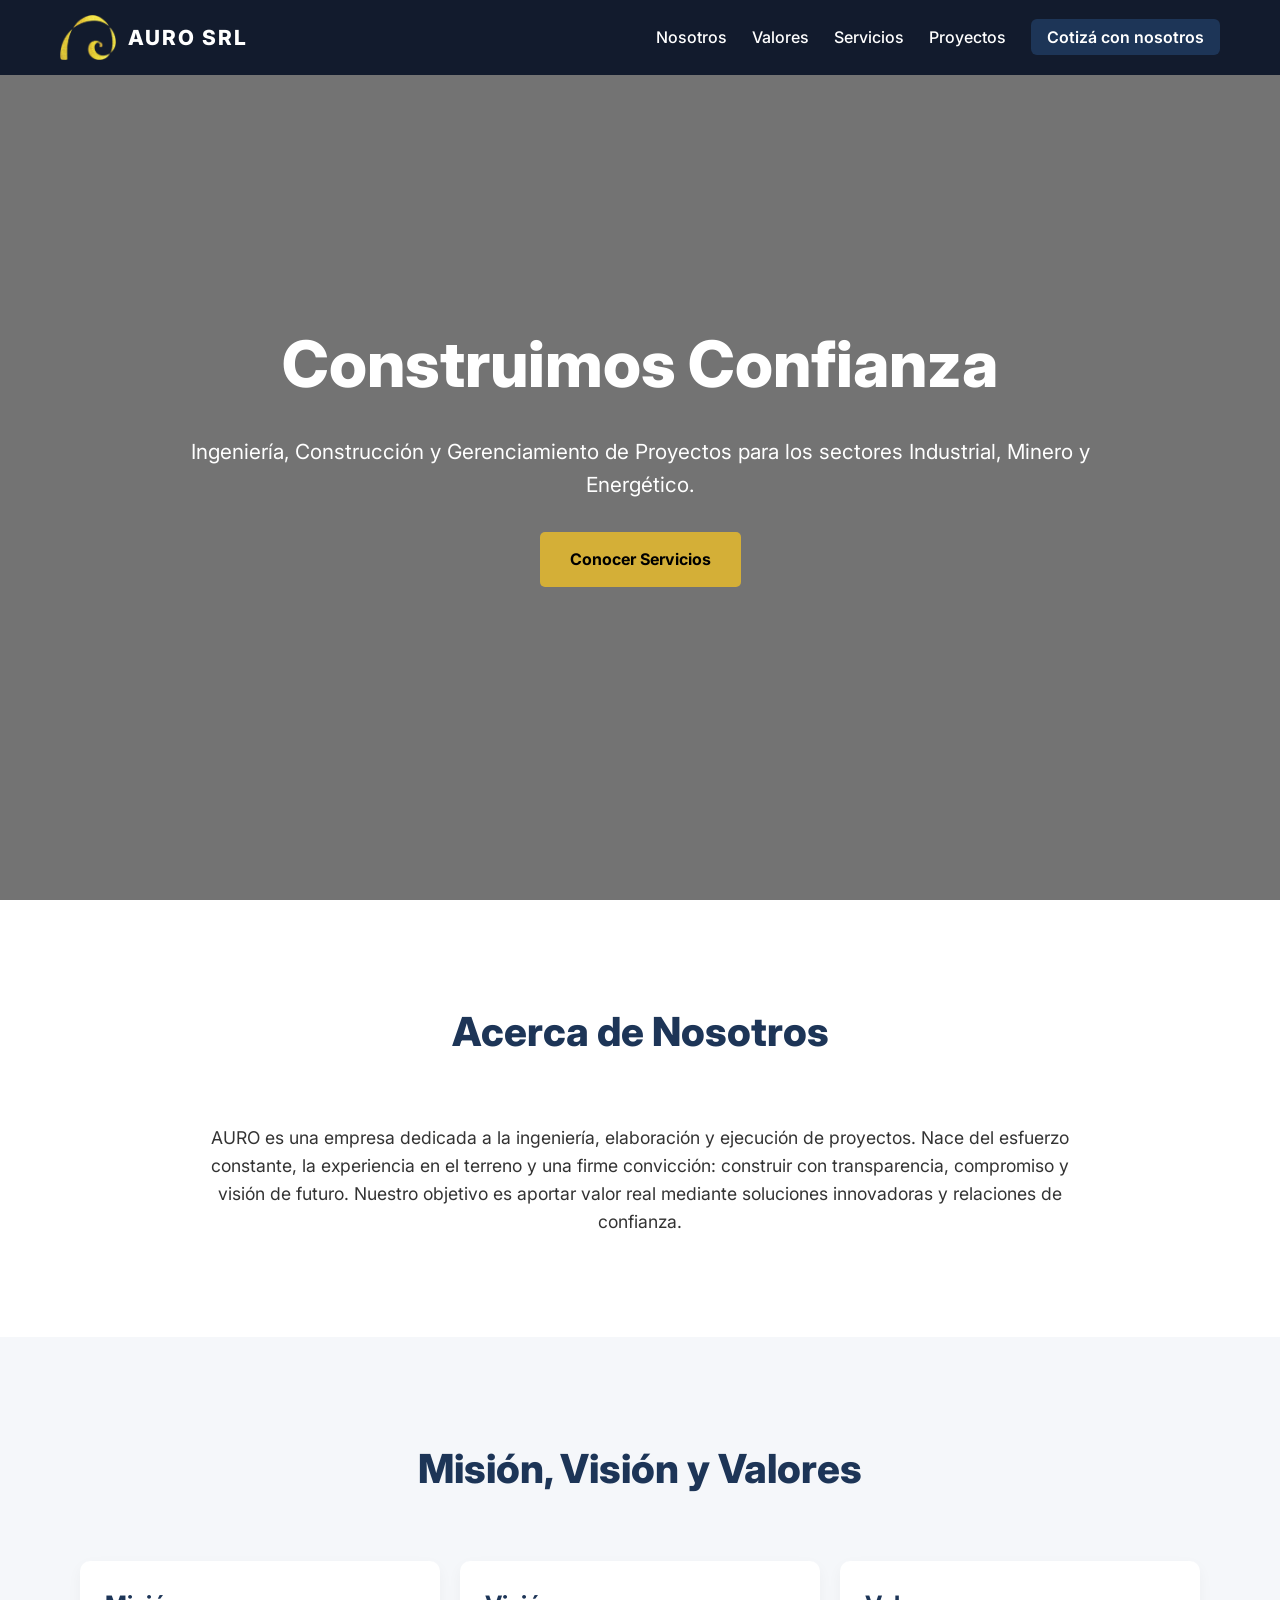
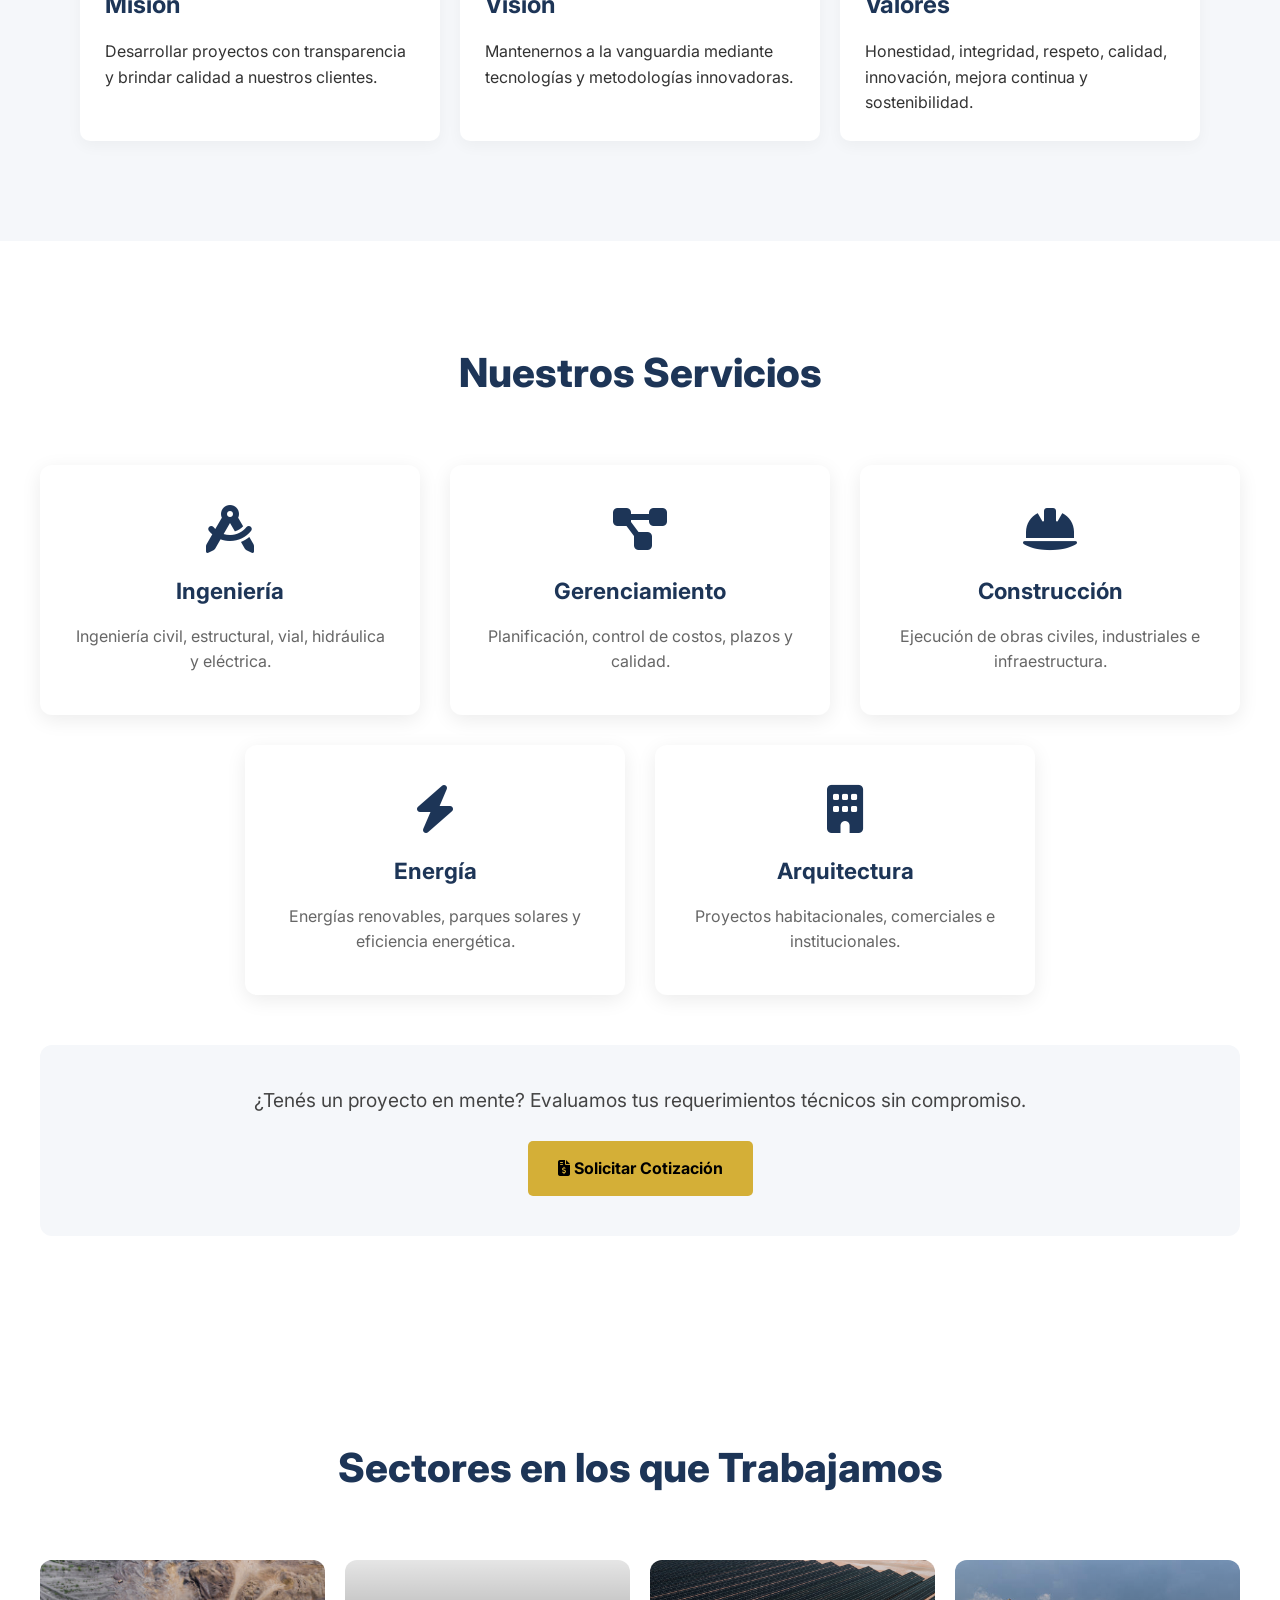
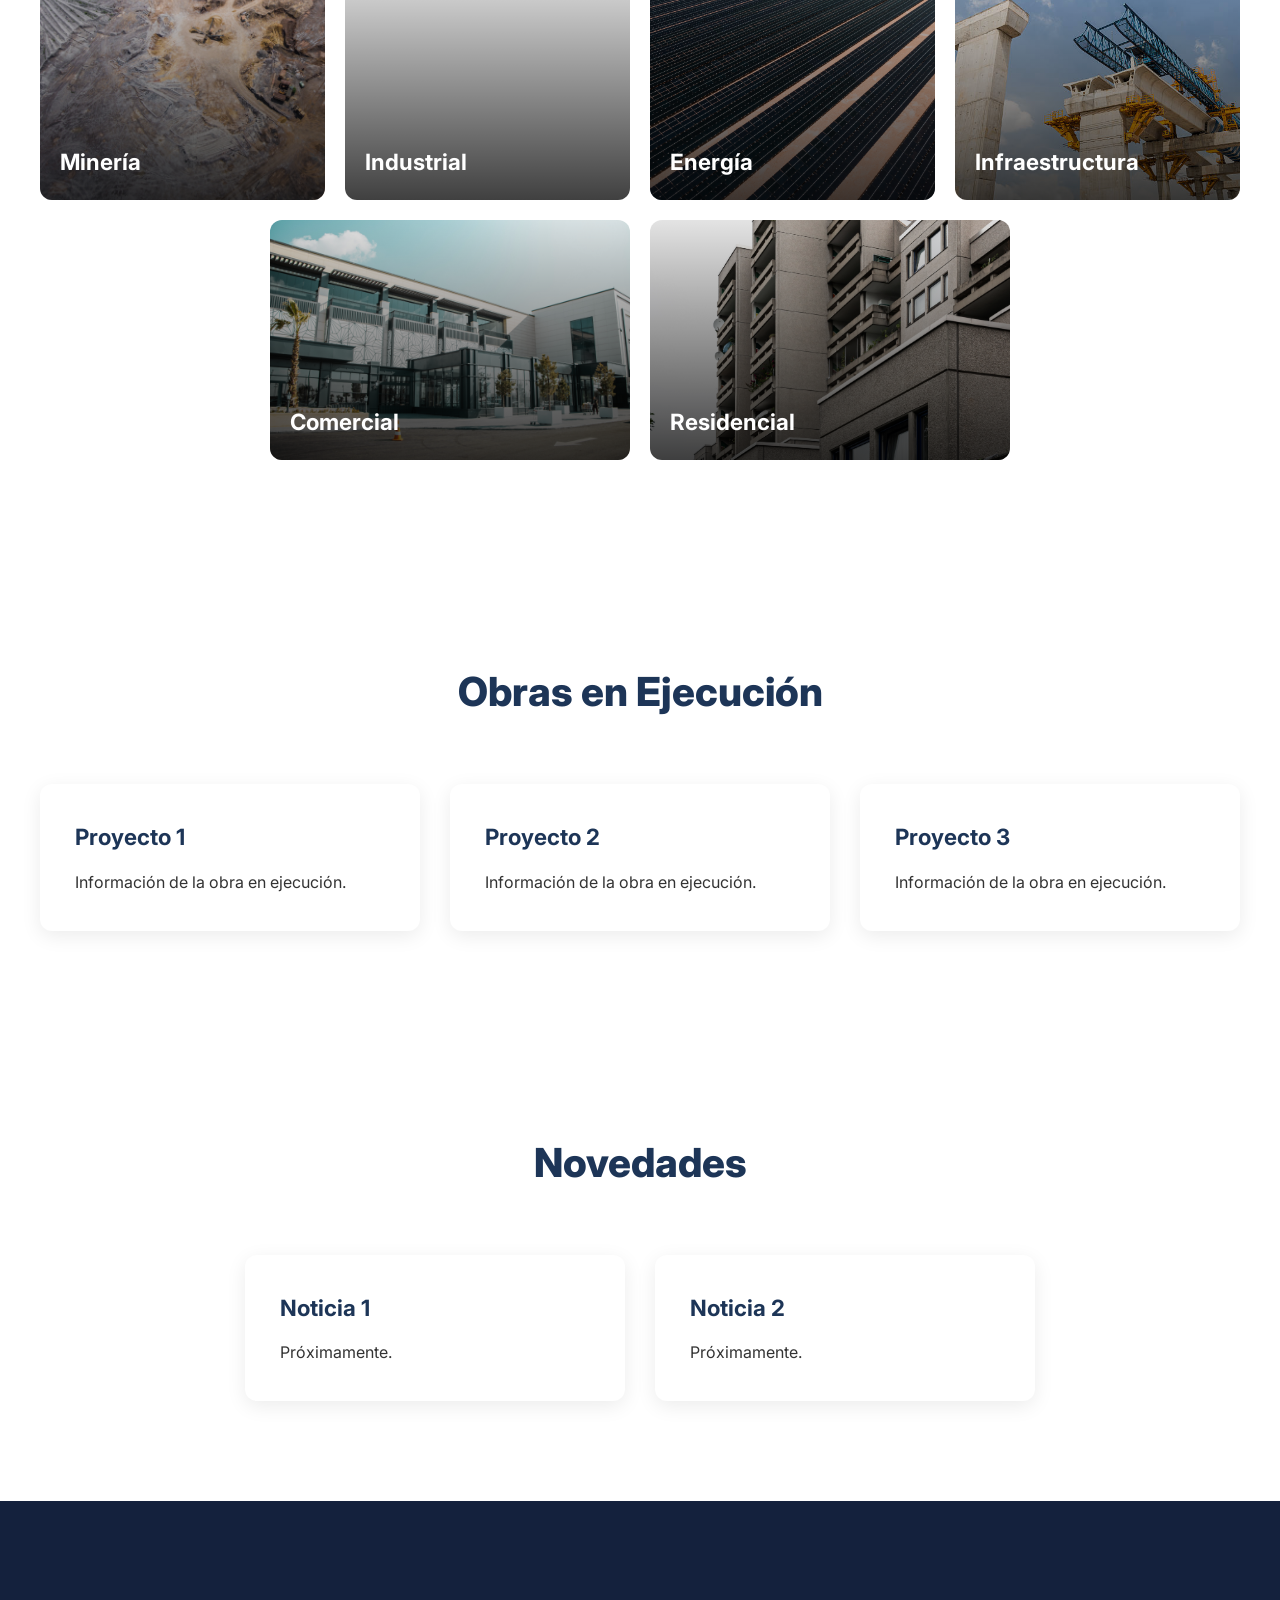
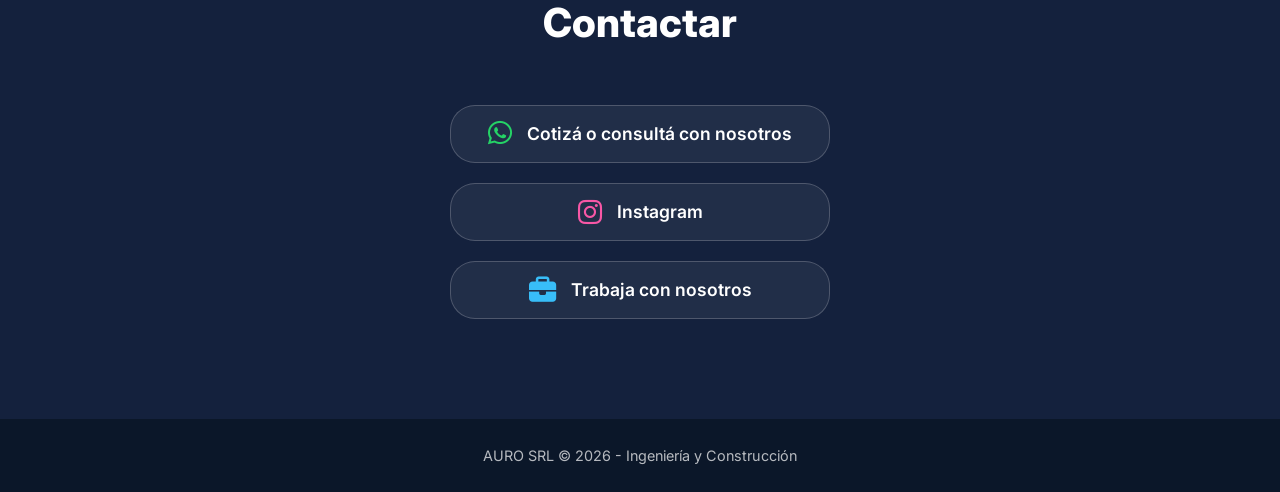
==== commit e82281dd: "Estilo visual para celular" ====
--- a/index.html
+++ b/index.html
@@ -113,7 +113,7 @@
 
             <div class="services-cta">
                 <p>¿Tenés un proyecto en mente? Evaluamos tus requerimientos técnicos sin compromiso.</p>
-                <a href="https://wa.me/5493815431313?text=Hola%20AURO%20SRL,%20me%20gustar%C3%ADa%20solicitar%20una%20cotizaci%C3%B3n%20para%20un%20proyecto."
+                <a href="https://wa.me/5493815149886?text=Hola%20AURO%20SRL,%20me%20gustar%C3%ADa%20solicitar%20una%20cotizaci%C3%B3n%20para%20un%20proyecto."
                     target="_blank" class="btn" rel="noopener noreferrer">
                     <i class="fa-solid fa-file-invoice-dollar"></i> Solicitar Cotización
                 </a>
@@ -205,7 +205,7 @@
         <div class="container">
             <h2>Contactar</h2>
             <div class="contact-buttons-container">
-                <a href="https://wa.me/5493815431313?text=Hola%20AURO%20SRL,%20me%20contacto%20desde%20la%20web%20para%20realizar%20una%20cotizaci%C3%B3n%20o%20consulta%20sobre%20un%20proyecto."
+                <a href="https://wa.me/5493815149886?text=Hola%20AURO%20SRL,%20me%20contacto%20desde%20la%20web%20para%20realizar%20una%20cotizaci%C3%B3n%20o%20consulta%20sobre%20un%20proyecto."
                     target="_blank" class="contact-btn whatsapp" rel="noopener noreferrer">
                     <i class="fa-brands fa-whatsapp"></i> Cotizá o consultá con nosotros
                 </a>
--- a/style.css
+++ b/style.css
@@ -1,30 +1,37 @@
-/* RESET & GENERALES */
+/* ==========================================================================
+   1. RESETEO DE ESTILOS & REGLAS GENERALES
+   ========================================================================== */
 * {
     margin: 0;
     padding: 0;
-    box-sizing: border-box;
+    box-sizing: border-box; /* Fuerza a que los bordes y paddings queden dentro del tamaño asignado a los elementos */
 }
 
 html {
-    scroll-behavior: smooth;
+    scroll-behavior: smooth; /* Hace que al clickear links del menú la pantalla se desplace suavemente */
 }
 
 body {
     font-family: 'Inter', sans-serif;
-    color: #333;
+    color: #333333;
     line-height: 1.6;
-    background: #fff;
-}
-
+    background: #ffffff;
+    overflow-x: hidden; /* EVITA el desbordamiento horizontal y scroll falso en celulares */
+}
+
+/* Espaciado base para computadoras. Se reducirá dinámicamente en celulares */
 section {
     padding: 100px 20px;
 }
 
+/* Contenedor centralizado para limitar el ancho máximo del contenido */
 .container {
     max-width: 1200px;
     margin: auto;
-}
-
+    width: 100%;
+}
+
+/* Encabezados uniformes de cada sección */
 .section-title {
     text-align: center;
     margin-bottom: 60px;
@@ -32,27 +39,29 @@
 
 .section-title h2 {
     font-size: 2.5rem;
-    color: #1d3557;
+    color: #1d3557; /* Azul corporativo */
     font-weight: 800;
 }
 
-/* NAVBAR */
+/* ==========================================================================
+   2. BARRA DE NAVEGACIÓN (NAVBAR)
+   ========================================================================== */
 nav {
-    position: fixed;
+    position: fixed; /* Mantiene la barra fija arriba mientras el usuario navega */
     top: 0;
     width: 100%;
-    background: rgba(10, 20, 40, .92);
-    backdrop-filter: blur(8px);
-    z-index: 1000;
+    background: rgba(10, 20, 40, 0.92); /* Fondo azul oscuro semitransparente */
+    backdrop-filter: blur(8px); /* Efecto esmerilado/borroso moderno detrás del menú */
+    z-index: 1000; /* Asegura que la barra quede por encima de cualquier otro elemento */
 }
 
 .nav-container {
     max-width: 1200px;
     margin: auto;
     display: flex;
-    justify-content: space-between;
-    align-items: center;
-    padding: 20px;
+    justify-content: space-between; /* Distribuye el logo a la izquierda y el menú a la derecha */
+    align-items: center;
+    padding: 15px 20px;
 }
 
 .logo {
@@ -60,20 +69,20 @@
     align-items: center;
     gap: 12px;
     color: white;
-    font-size: 1.5rem;
+    font-size: 1.3rem;
     font-weight: 800;
     letter-spacing: 2px;
 }
 
 .logo img {
-    height: 50px;
+    height: 45px;
     width: auto;
 }
 
 nav ul {
     display: flex;
     list-style: none;
-    gap: 30px;
+    gap: 25px;
     align-items: center;
 }
 
@@ -81,12 +90,18 @@
     color: white;
     text-decoration: none;
     font-weight: 500;
-}
-
+    transition: color 0.3s;
+}
+
+nav a:hover {
+    color: #d4af37; /* Cambio a dorado al pasar el mouse */
+}
+
+/* Botón destacado dentro del menú */
 .btn-nav-cotizar {
     background: #1d3557;
     color: white !important;
-    padding: 10px 20px;
+    padding: 8px 16px;
     border-radius: 6px;
     font-weight: 600;
     transition: background 0.3s, transform 0.3s;
@@ -97,11 +112,13 @@
     transform: translateY(-1px);
 }
 
-/* HERO & BOTÓN GLOBAL COMPARTIDO */
+/* ==========================================================================
+   3. HERO SECTION (PORTADA DE BIENVENIDA)
+   ========================================================================== */
 .hero {
-    height: 100vh;
-    background: linear-gradient(rgba(0, 0, 0, .55), rgba(0, 0, 0, .55)),
-        url('https://images.unsplash.com/photo-1504307651254-35680f356dfd?q=80&w=1800');
+    height: 100vh; /* Ocupa el 100% del alto visual del navegador */
+    background: linear-gradient(rgba(0, 0, 0, 0.55), rgba(0, 0, 0, 0.55)), /* Capa oscura para dar legibilidad al texto */
+                url('https://images.unsplash.com/photo-1504307651254-35680f356dfd?q=80&w=1800');
     background-size: cover;
     background-position: center;
     display: flex;
@@ -109,16 +126,17 @@
     justify-content: center;
     text-align: center;
     color: white;
+    padding: 0 20px;
 }
 
 .hero-content {
     max-width: 900px;
-    padding: 20px;
 }
 
 .hero h1 {
     font-size: 4rem;
     margin-bottom: 20px;
+    font-weight: 800;
 }
 
 .hero p {
@@ -126,10 +144,10 @@
     margin-bottom: 30px;
 }
 
-/* Formato compartido para Conocer Servicios y Solicitar Cotización */
+/* BOTÓN GLOBAL COMPARTIDO (Hero y Llamados a la acción comerciales) */
 .btn {
     display: inline-block;
-    background: #d4af37;
+    background: #d4af37; /* Dorado institucional */
     color: black;
     padding: 15px 30px;
     text-decoration: none;
@@ -140,12 +158,14 @@
 
 .btn:hover {
     background: #c29e2e;
-    transform: translateY(-2px);
-}
-
-/* ABOUT */
+    transform: translateY(-2px); /* Pequeño salto hacia arriba de animación */
+}
+
+/* ==========================================================================
+   4. ACERCA DE & FILOSOFÍA (VALORES)
+   ========================================================================== */
 .about {
-    background: #fff;
+    background: #ffffff;
 }
 
 .about p {
@@ -155,14 +175,15 @@
     font-size: 1.1rem;
 }
 
-/* VALORES */
 .values {
     background: #f5f7fa;
 }
 
+/* Flexbox dinámico que distribuye uniformemente y centra elementos */
 .values-grid {
-    display: grid;
-    grid-template-columns: repeat(auto-fit, minmax(250px, 1fr));
+    display: flex;
+    flex-wrap: wrap;
+    justify-content: center;
     gap: 20px;
 }
 
@@ -170,7 +191,9 @@
     background: white;
     padding: 25px;
     border-radius: 10px;
-    box-shadow: 0 5px 15px rgba(0, 0, 0, .04);
+    box-shadow: 0 5px 15px rgba(0, 0, 0, 0.04);
+    flex: 1 1 280px; /* Base de 280px, crece y se reduce de forma elástica */
+    max-width: 360px; /* Previene deformación en filas incompletas */
 }
 
 .value h3 {
@@ -180,7 +203,10 @@
     font-weight: 700;
 }
 
-/* SERVICIOS */
+/* ==========================================================================
+   5. GRILLA DE SERVICIOS, OBRAS Y NOVEDADES
+   ========================================================================== */
+/* Flexbox avanzado con 'wrap' e 'justify-content: center' para equilibrar filas impares */
 .services-grid {
     display: flex;
     flex-wrap: wrap;
@@ -188,24 +214,26 @@
     gap: 30px;
 }
 
+/* Tarjeta estándar de contenido */
 .card {
     background: white;
     padding: 35px;
-    box-shadow: 0 5px 20px rgba(0, 0, 0, .08);
+    box-shadow: 0 5px 20px rgba(0, 0, 0, 0.08);
     border-radius: 12px;
-    transition: .3s;
-    flex: 1 1 280px;   /* <--- AGREGAR ESTA LÍNEA */
-    max-width: 380px;  /* <--- AGREGAR ESTA LÍNEA (Evita que una tarjeta sola ocupe todo el ancho) */
+    transition: transform 0.3s, box-shadow 0.3s;
+    flex: 1 1 280px; /* Tamaño mínimo recomendado de 280px para pantallas móviles */
+    max-width: 380px; /* Evita que una tarjeta sola se expanda por toda la pantalla */
 }
 
 .card:hover {
     transform: translateY(-8px);
+    box-shadow: 0 10px 25px rgba(0, 0, 0, 0.12);
 }
 
 .card h3 {
     margin-bottom: 15px;
     color: #1d3557;
-    font-size: 1.5rem;
+    font-size: 1.4rem;
     font-weight: 700;
 }
 
@@ -214,7 +242,7 @@
     padding: 40px 30px;
 }
 
-/* Iconos unificados con el azul corporativo */
+/* Iconos de servicios normalizados con el azul corporativo de AURO */
 .service-card i {
     font-size: 3rem;
     color: #1d3557;
@@ -222,24 +250,27 @@
 }
 
 .service-card p {
-    color: #666;
-}
-
+    color: #666666;
+}
+
+/* Caja contenedora para el botón de cotización comercial */
 .services-cta {
     text-align: center;
     margin-top: 50px;
-    padding: 30px;
+    padding: 40px 20px;
     background: #f5f7fa;
     border-radius: 12px;
 }
 
 .services-cta p {
-    margin-bottom: 20px;
+    margin-bottom: 25px;
     font-size: 1.2rem;
-    color: #444;
-}
-
-/* PROYECTOS / SECTORES (TAMAÑO REDUCIDO) */
+    color: #444444;
+}
+
+/* ==========================================================================
+   6. SECCIÓN SECTORES / PROYECTOS (MÓDULOS COMPACTADOS)
+   ========================================================================== */
 .projects-grid {
     display: flex;
     flex-wrap: wrap;
@@ -248,14 +279,14 @@
 }
 
 .sector {
-    height: 240px; /* Reducido de 320px */
+    height: 240px; /* Altura optimizada compacta */
     border-radius: 12px;
     overflow: hidden;
     position: relative;
     background-size: cover;
     background-position: center;
-    transition: .4s;
-    flex: 1 1 240px;
+    transition: transform 0.4s;
+    flex: 1 1 260px; /* Estructura responsive idónea para celulares */
     max-width: 360px;
 }
 
@@ -263,21 +294,23 @@
     transform: translateY(-5px);
 }
 
+/* Capa de degradado oscuro sobre la imagen para que el texto blanco resalte */
 .sector-overlay {
     position: absolute;
     inset: 0;
-    background: linear-gradient(rgba(0, 0, 0, .10), rgba(0, 0, 0, .75));
-    display: flex;
-    align-items: flex-end;
+    background: linear-gradient(rgba(0, 0, 0, 0.10), rgba(0, 0, 0, 0.75));
+    display: flex;
+    align-items: flex-end; /* Coloca el título abajo de la tarjeta */
     padding: 20px;
 }
 
 .sector-overlay h3 {
     color: white;
-    font-size: 1.5rem; /* Ajustado proporcionalmente al nuevo tamaño */
+    font-size: 1.4rem;
     font-weight: 700;
 }
 
+/* Clases específicas para asociar las imágenes correspondientes a cada sector */
 .mineria { background-image: url('assets/mineria.jpg'); }
 .industrial { background-image: url('assets/industrial.jpg'); }
 .energia { background-image: url('assets/energia.jpg'); }
@@ -285,9 +318,11 @@
 .comercial { background-image: url('assets/comercial.jpg'); }
 .residential { background-image: url('assets/residencial.jpg'); }
 
-/* CONTACTO - FONDO AZUL NOCHE */
+/* ==========================================================================
+   7. SECCIÓN CONTACTAR & FOOTER (ALTO CONTRASTE)
+   ========================================================================== */
 .contact {
-    background: #14213D; /* Restaurado al fondo original antes del footer */
+    background: #14213D; /* Fondo azul noche profundo original */
     color: white;
     text-align: center;
     padding: 90px 20px;
@@ -308,6 +343,7 @@
     align-items: center;
 }
 
+/* Estilo para los botones de contacto de alto contraste */
 .contact-btn {
     display: inline-flex;
     align-items: center;
@@ -318,11 +354,12 @@
     border-radius: 25px;
     font-weight: 600;
     font-size: 1.1rem;
-    margin: 12px;
+    margin: 10px 0;
     color: #ffffff !important;
     background: rgba(255, 255, 255, 0.06);
     border: 1px solid rgba(255, 255, 255, 0.2);
-    min-width: 290px;
+    width: 100%; /* Por defecto ocupan todo el ancho disponible en la caja del contenedor */
+    max-width: 380px; /* Límite para que no se estiren demasiado en PC */
     transition: all 0.3s ease;
 }
 
@@ -338,31 +375,61 @@
     display: inline-block;
 }
 
-/* COLORES DE ICONOS EN BOTONES DE CONTACTO */
+/* Colores específicos de alta visibilidad para los iconos dentro de los botones de contacto */
 .contact-btn.whatsapp i { color: #25D366; }
 .contact-btn.instagram i { color: #f857a6; }
 .contact-btn.email i { color: #38bdf8; }
 
-/* FOOTER */
 footer {
     background: #0b1729;
-    color: white;
-    text-align: center;
-    padding: 25px;
-}
-
-/* RESPONSIVE */
+    color: rgba(255, 255, 255, 0.7);
+    text-align: center;
+    padding: 25px 20px;
+    font-size: 0.9rem;
+}
+
+/* ==========================================================================
+   8. MEDIA QUERIES (ADAPTACIÓN ESPECÍFICA PARA DISPOSITIVOS MÓVILES)
+   ========================================================================== */
+/* Las reglas dentro de este bloque solo se activan en pantallas menores o iguales a 768px (Celulares y Tablets verticales) */
 @media(max-width: 768px) {
+    /* Reduce la separación excesiva para pantallas táctiles cortas */
+    section {
+        padding: 60px 15px;
+    }
+
+    .section-title {
+        margin-bottom: 40px;
+    }
+
+    /* Reducción proporcional del tamaño de letras en celulares */
+    .section-title h2 {
+        font-size: 2rem;
+    }
+
     .hero h1 {
-        font-size: 2.5rem;
-    }
-
+        font-size: 2.3rem;
+    }
+
+    .hero p {
+        font-size: 1.1rem;
+    }
+
+    /* Oculta los links de texto del menú clásico para prevenir amontonamientos en pantalla chica */
     nav ul {
         display: none;
     }
 
+    /* Hace que el logo de AURO tome una posición centralizada y balanceada en el móvil */
+    .nav-container {
+        justify-content: center;
+        padding: 12px 15px;
+    }
+
+    /* Modifica el ancho y espaciado de los botones táctiles de contacto */
     .contact-btn {
-        min-width: 100%;
-        margin: 8px 0;
+        max-width: 100%;
+        font-size: 1rem;
+        padding: 12px 20px;
     }
 }
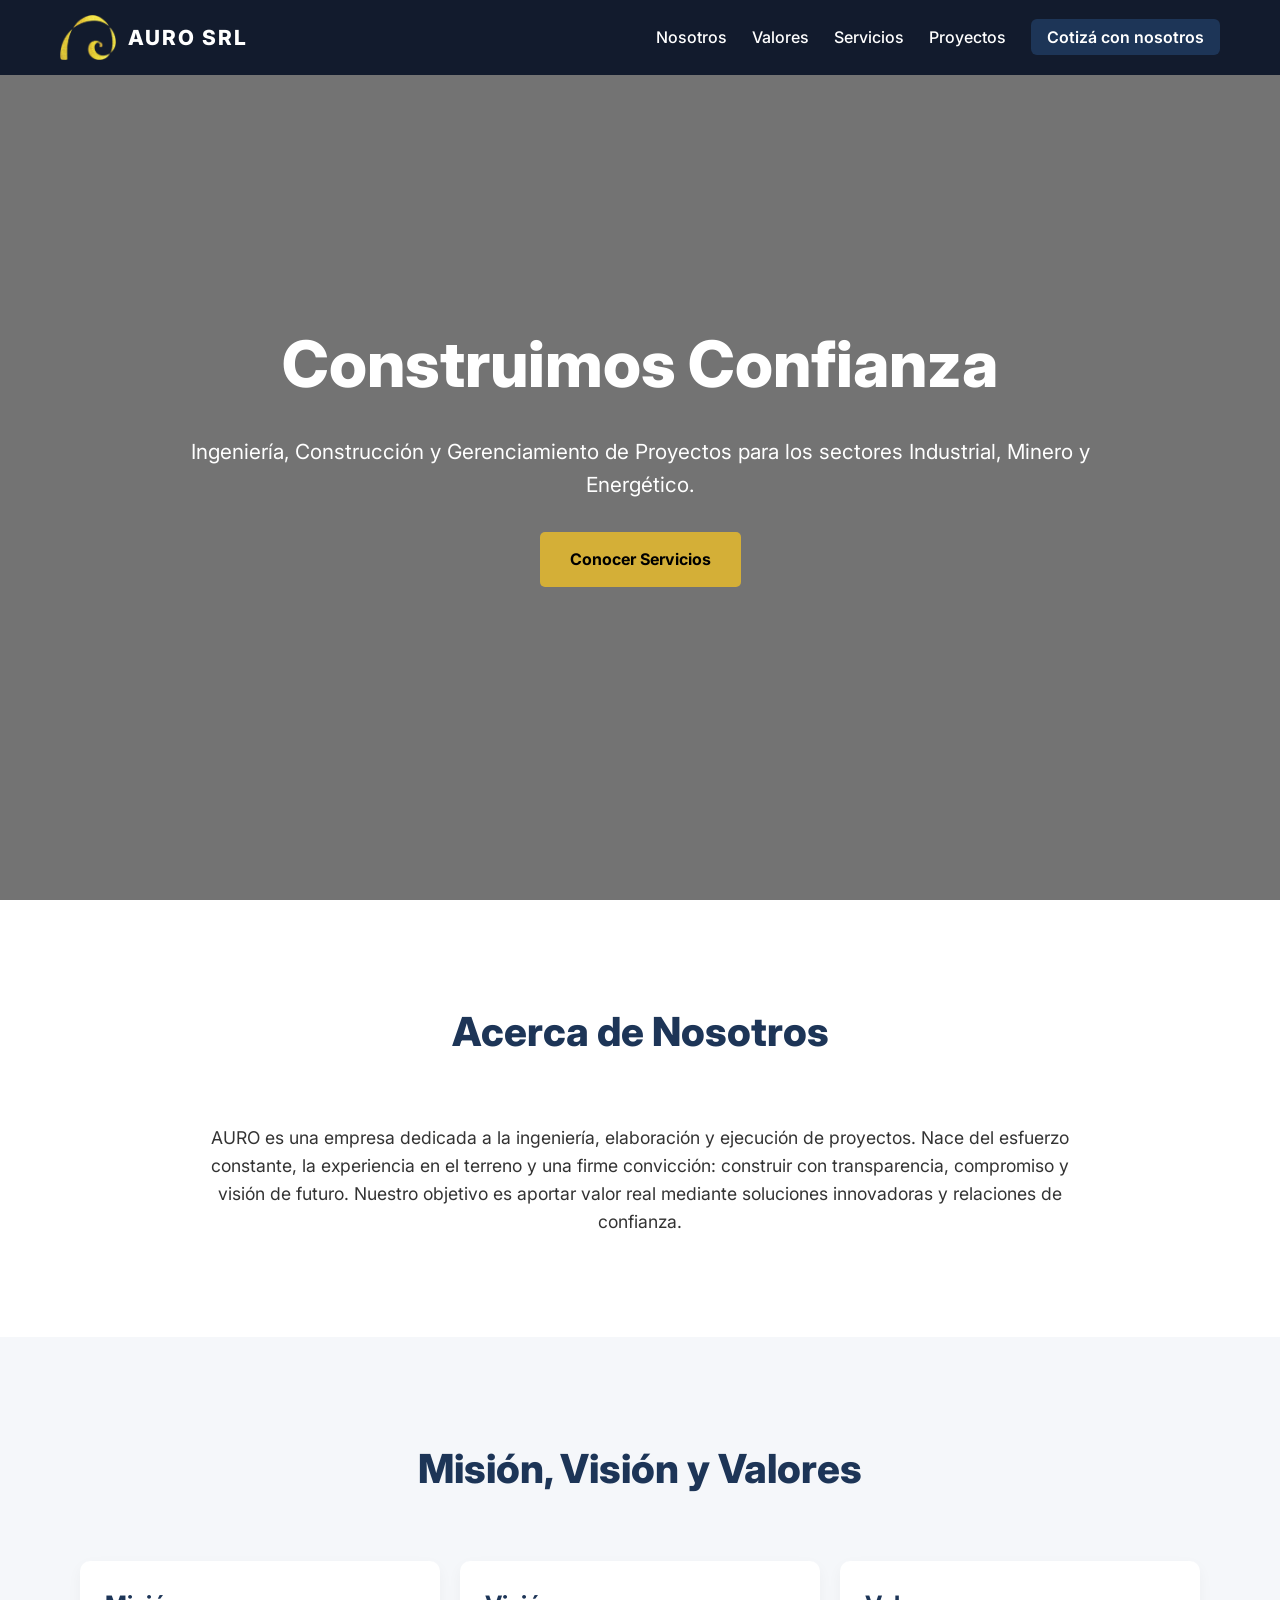
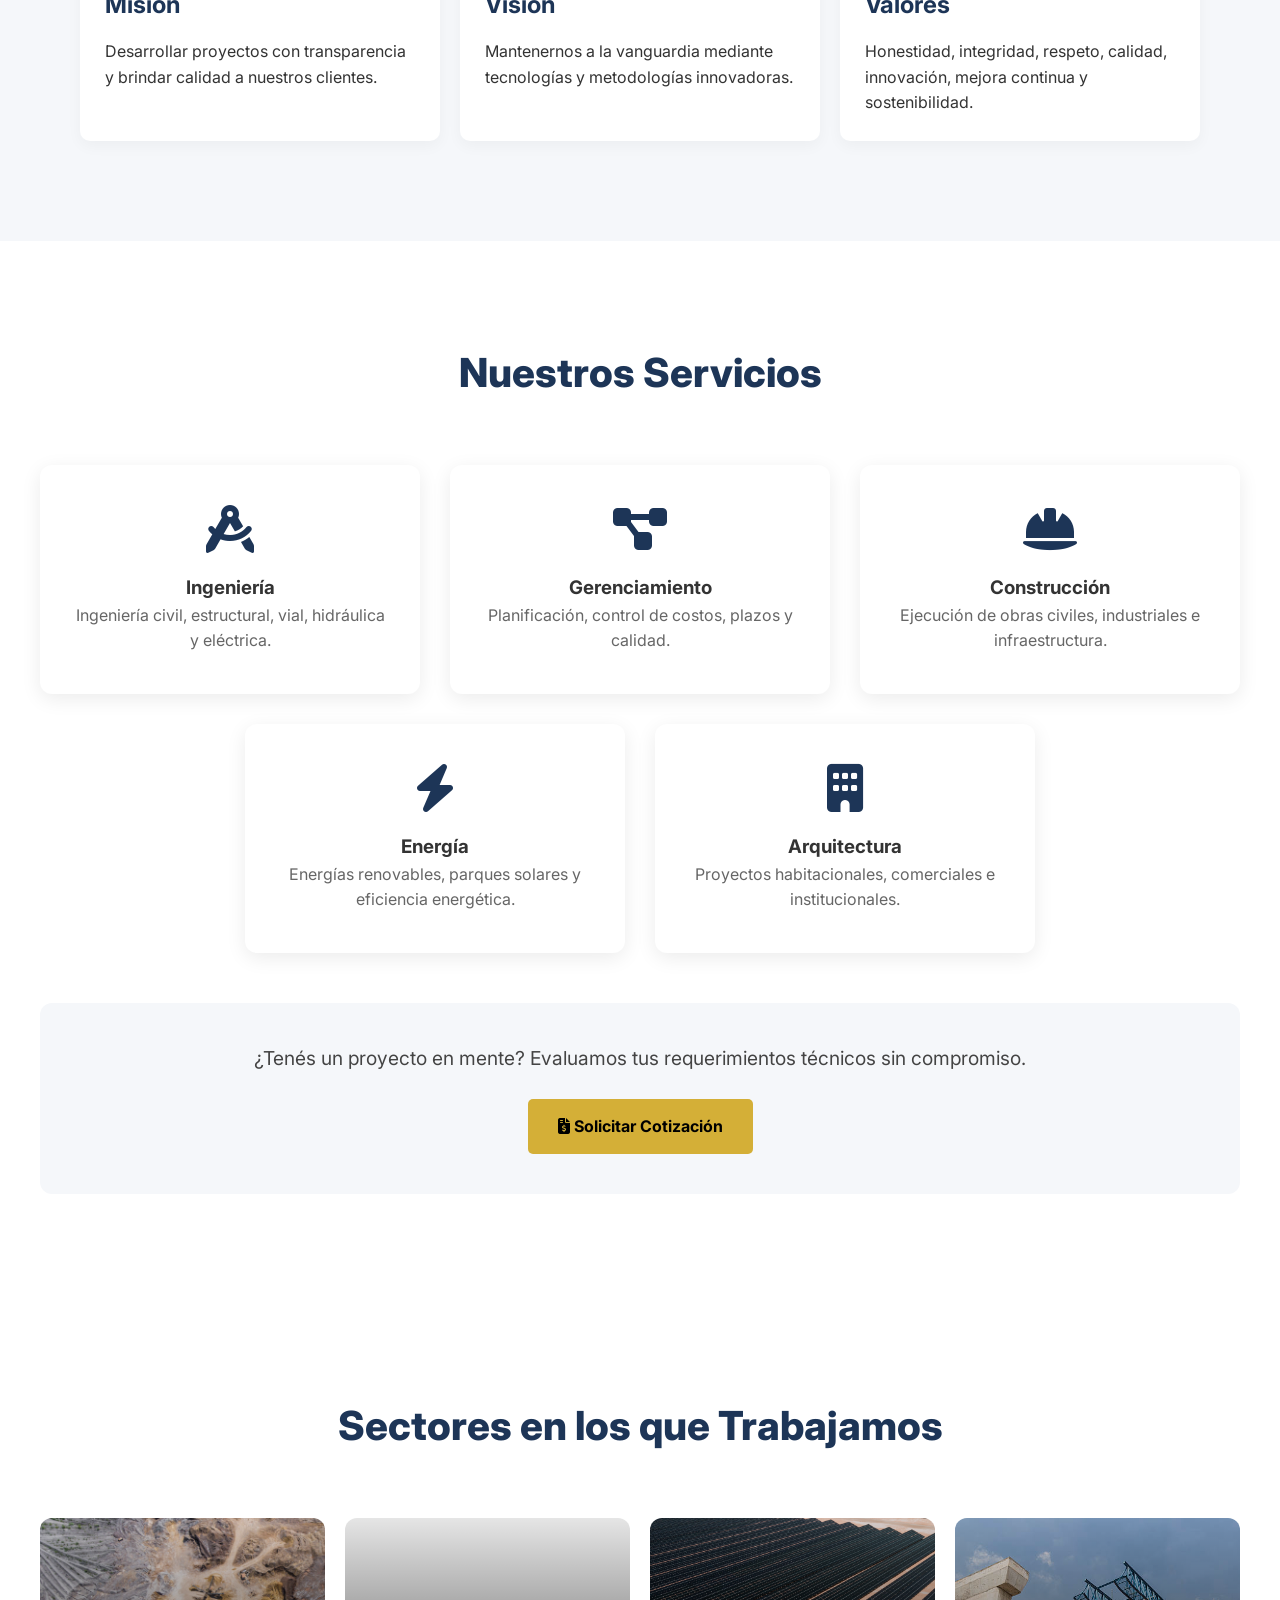
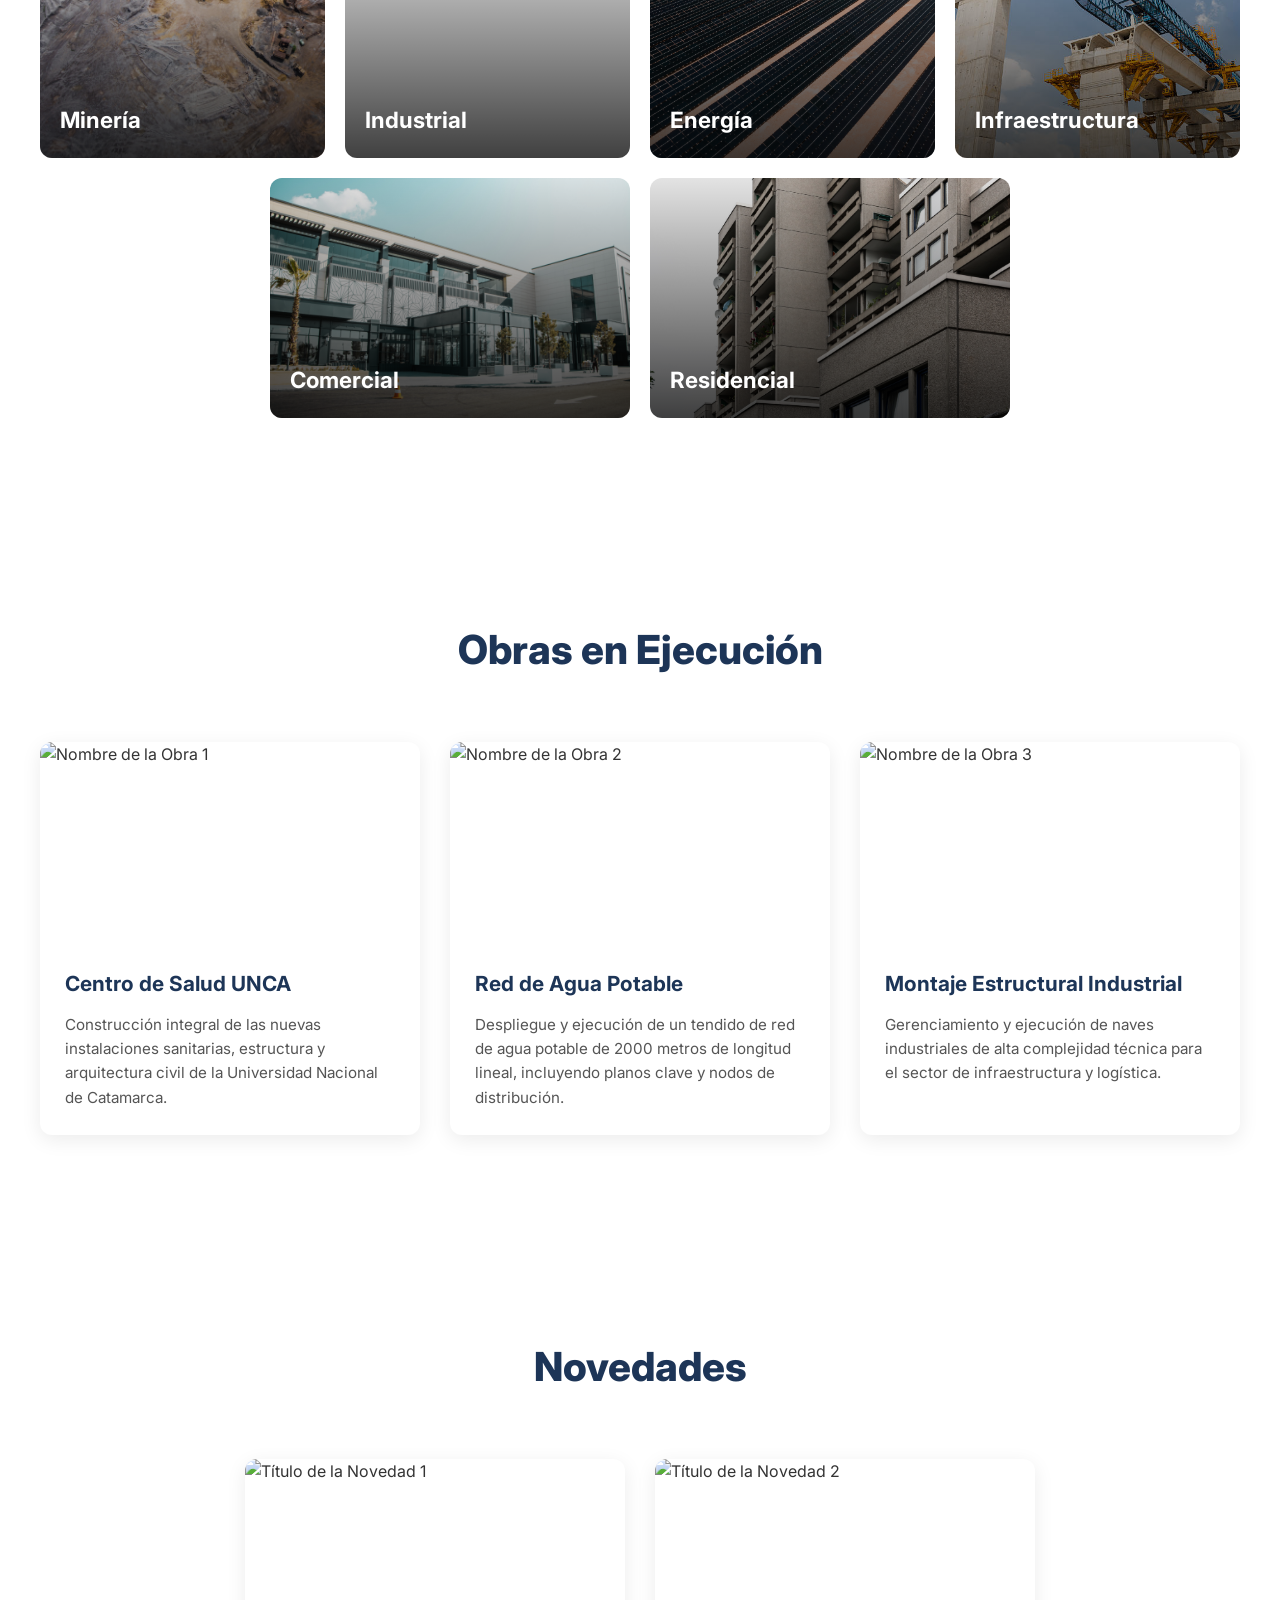
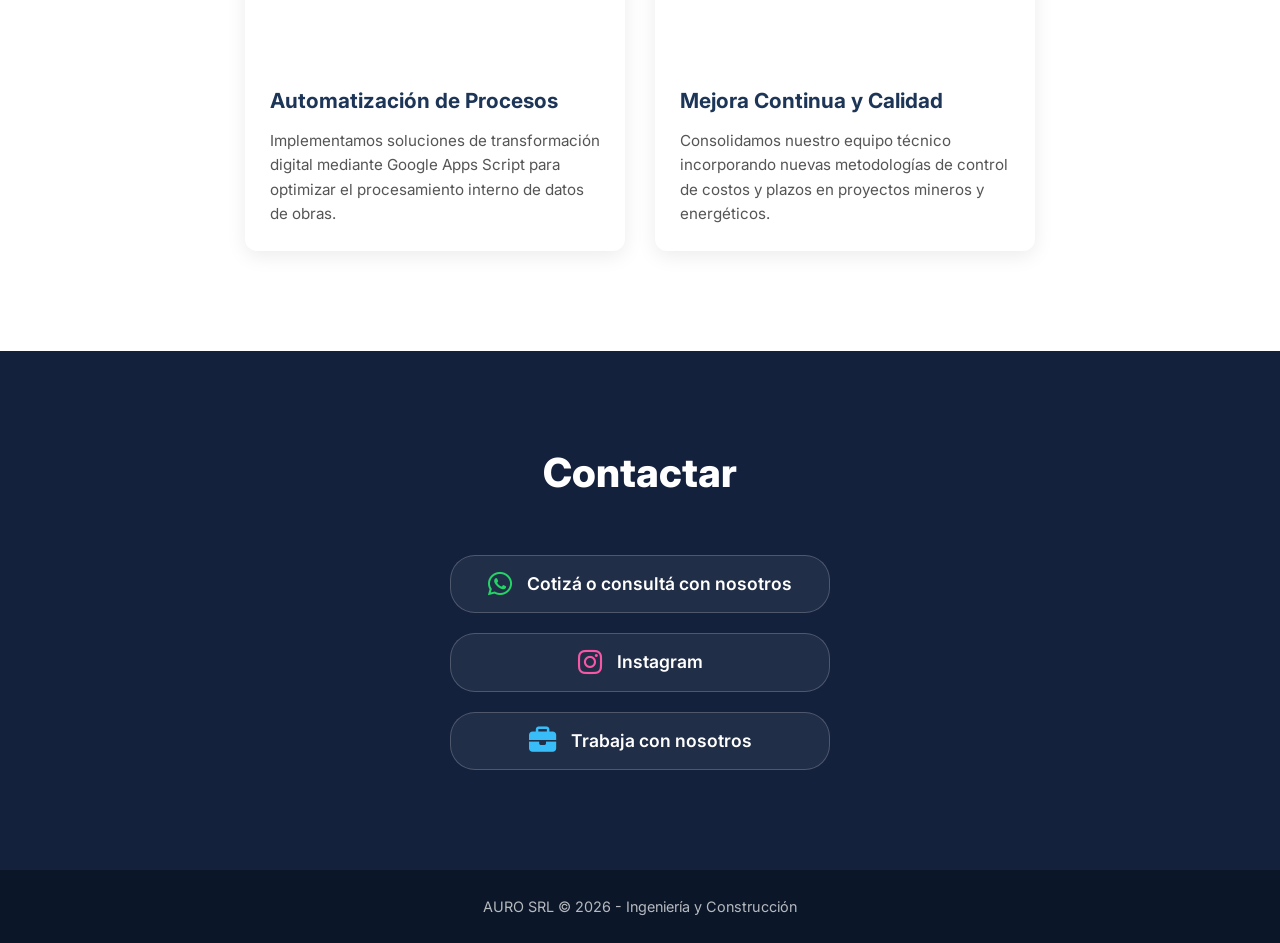
==== commit 126d5247: "Version final" ====
--- a/index.html
+++ b/index.html
@@ -23,12 +23,17 @@
                 <img src="assets/AURO2.0.png" alt="Logo AURO SRL">
                 <span>AURO SRL</span>
             </div>
-            <ul>
-                <li><a href="#about">Nosotros</a></li>
-                <li><a href="#values">Valores</a></li>
-                <li><a href="#services">Servicios</a></li>
-                <li><a href="#projects">Proyectos</a></li>
-                <li><a href="#contact" class="btn-nav-cotizar">Cotizá con nosotros</a></li>
+            
+            <button class="menu-toggle" id="mobile-menu" aria-label="Abrir menú de navegación">
+                <i class="fa-solid fa-bars"></i>
+            </button>
+
+            <ul class="nav-menu">
+                <li><a href="#about" class="nav-link">Nosotros</a></li>
+                <li><a href="#values" class="nav-link">Valores</a></li>
+                <li><a href="#services" class="nav-link">Servicios</a></li>
+                <li><a href="#projects" class="nav-link">Proyectos</a></li>
+                <li><a href="#contact" class="btn-nav-cotizar nav-link">Cotizá con nosotros</a></li>
             </ul>
         </div>
     </nav>
@@ -167,18 +172,36 @@
                 <h2>Obras en Ejecución</h2>
             </div>
             <div class="services-grid">
-                <div class="card">
-                    <h3>Proyecto 1</h3>
-                    <p>Información de la obra en ejecución.</p>
-                </div>
-                <div class="card">
-                    <h3>Proyecto 2</h3>
-                    <p>Información de la obra en ejecución.</p>
-                </div>
-                <div class="card">
-                    <h3>Proyecto 3</h3>
-                    <p>Información de la obra en ejecución.</p>
-                </div>
+
+                <div class="card card-imagen">
+                    <div class="card-image-container">
+                        <img src="https://images.unsplash.com/photo-1541888946425-d81bb19240f5?q=80&w=600" alt="Nombre de la Obra 1">
+                    </div>
+                    <div class="card-body-content">
+                        <h3>Centro de Salud UNCA</h3>
+                        <p>Construcción integral de las nuevas instalaciones sanitarias, estructura y arquitectura civil de la Universidad Nacional de Catamarca.</p>
+                    </div>
+                </div>
+                <div class="card card-imagen">
+                    <div class="card-image-container">
+                        <img src="https://images.unsplash.com/photo-1590069261209-f8e9b8642343?q=80&w=600" alt="Nombre de la Obra 2">
+                    </div>
+                    <div class="card-body-content">
+                        <h3>Red de Agua Potable</h3>
+                        <p>Despliegue y ejecución de un tendido de red de agua potable de 2000 metros de longitud lineal, incluyendo planos clave y nodos de distribución.</p>
+                    </div>
+                </div>
+
+                <div class="card card-imagen">
+                    <div class="card-image-container">
+                        <img src="https://images.unsplash.com/photo-1504307651254-35680f356dfd?q=80&w=600" alt="Nombre de la Obra 3">
+                    </div>
+                    <div class="card-body-content">
+                        <h3>Montaje Estructural Industrial</h3>
+                        <p>Gerenciamiento y ejecución de naves industriales de alta complejidad técnica para el sector de infraestructura y logística.</p>
+                    </div>
+                </div>
+
             </div>
         </div>
     </section>
@@ -189,14 +212,26 @@
                 <h2>Novedades</h2>
             </div>
             <div class="services-grid">
-                <div class="card">
-                    <h3>Noticia 1</h3>
-                    <p>Próximamente.</p>
-                </div>
-                <div class="card">
-                    <h3>Noticia 2</h3>
-                    <p>Próximamente.</p>
-                </div>
+
+                <div class="card card-imagen">
+                    <div class="card-image-container">
+                        <img src="https://images.unsplash.com/photo-1460925895917-afdab827c52f?q=80&w=600" alt="Título de la Novedad 1">
+                    </div>
+                    <div class="card-body-content">
+                        <h3>Automatización de Procesos</h3>
+                        <p>Implementamos soluciones de transformación digital mediante Google Apps Script para optimizar el procesamiento interno de datos de obras.</p>
+                    </div>
+                </div>
+                <div class="card card-imagen">
+                    <div class="card-image-container">
+                        <img src="https://images.unsplash.com/photo-1522071820081-009f0129c71c?q=80&w=600" alt="Título de la Novedad 2">
+                    </div>
+                    <div class="card-body-content">
+                        <h3>Mejora Continua y Calidad</h3>
+                        <p>Consolidamos nuestro equipo técnico incorporando nuevas metodologías de control de costos y plazos en proyectos mineros y energéticos.</p>
+                    </div>
+                </div>
+
             </div>
         </div>
     </section>
@@ -223,5 +258,35 @@
         <p>AURO SRL © 2026 - Ingeniería y Construcción</p>
     </footer>
 
+    <script>
+        // Guardamos las referencias del HTML en variables de ejecución
+        const menuToggle = document.getElementById('mobile-menu'); // Botón hamburguesa
+        const navMenu = document.querySelector('.nav-menu');       // Menú desplegable <ul>
+        const menuIcon = menuToggle.querySelector('i');            // El ícono gráfico dentro del botón
+        const navLinks = document.querySelectorAll('.nav-link');   // Todos los enlaces del menú
+
+        // 1. Abre o cierra el menú vertical al hacer clic en el botón de hamburguesa
+        menuToggle.addEventListener('click', () => {
+            navMenu.classList.toggle('active'); // Prende o apaga la clase css '.active'
+            
+            // Si el menú está abierto, cambia el icono de barras (☰) por una cruz (✕)
+            if (navMenu.classList.contains('active')) {
+                menuIcon.classList.remove('fa-bars');
+                menuIcon.classList.add('fa-xmark');
+            } else {
+                menuIcon.classList.remove('fa-xmark');
+                menuIcon.classList.add('fa-bars');
+            }
+        });
+
+        // 2. Hace que el menú se cierre de inmediato de forma limpia cuando el usuario toca cualquier opción
+        navLinks.forEach(link => {
+            link.addEventListener('click', () => {
+                navMenu.classList.remove('active');
+                menuIcon.classList.remove('fa-xmark');
+                menuIcon.classList.add('fa-bars');
+            });
+        });
+    </script>
 </body>
 </html>
--- a/style.css
+++ b/style.css
@@ -4,11 +4,11 @@
 * {
     margin: 0;
     padding: 0;
-    box-sizing: border-box; /* Fuerza a que los bordes y paddings queden dentro del tamaño asignado a los elementos */
+    box-sizing: border-box; /* Fuerza a que los bordes y paddings se sumen hacia adentro del contenedor */
 }
 
 html {
-    scroll-behavior: smooth; /* Hace que al clickear links del menú la pantalla se desplace suavemente */
+    scroll-behavior: smooth; /* Logra un efecto de deslizamiento elegante al navegar las secciones */
 }
 
 body {
@@ -16,22 +16,22 @@
     color: #333333;
     line-height: 1.6;
     background: #ffffff;
-    overflow-x: hidden; /* EVITA el desbordamiento horizontal y scroll falso en celulares */
-}
-
-/* Espaciado base para computadoras. Se reducirá dinámicamente en celulares */
+    overflow-x: hidden; /* EVITA cualquier scroll lateral roto o desborde visual en celulares */
+}
+
+/* Margen estándar para pantallas de computadora (se reducirá en móviles vía media queries) */
 section {
     padding: 100px 20px;
 }
 
-/* Contenedor centralizado para limitar el ancho máximo del contenido */
+/* Contenedor centralizado para empaquetar de forma alineada el contenido */
 .container {
     max-width: 1200px;
     margin: auto;
     width: 100%;
 }
 
-/* Encabezados uniformes de cada sección */
+/* Diseño de los títulos principales de sección */
 .section-title {
     text-align: center;
     margin-bottom: 60px;
@@ -39,27 +39,27 @@
 
 .section-title h2 {
     font-size: 2.5rem;
-    color: #1d3557; /* Azul corporativo */
+    color: #1d3557; /* Azul oscuro corporativo principal */
     font-weight: 800;
 }
 
 /* ==========================================================================
-   2. BARRA DE NAVEGACIÓN (NAVBAR)
+   2. BARRA DE NAVEGACIÓN (NAVBAR PRINCIPAL)
    ========================================================================== */
 nav {
-    position: fixed; /* Mantiene la barra fija arriba mientras el usuario navega */
+    position: fixed; /* Mantiene la barra pegada estáticamente arriba durante el scroll */
     top: 0;
     width: 100%;
-    background: rgba(10, 20, 40, 0.92); /* Fondo azul oscuro semitransparente */
-    backdrop-filter: blur(8px); /* Efecto esmerilado/borroso moderno detrás del menú */
-    z-index: 1000; /* Asegura que la barra quede por encima de cualquier otro elemento */
+    background: rgba(10, 20, 40, 0.92); /* Fondo azul noche sutilmente transparente */
+    backdrop-filter: blur(8px); /* Aplica un desenfoque de fondo premium moderno */
+    z-index: 1000; /* Le da prioridad absoluta de capa para estar siempre arriba de todo */
 }
 
 .nav-container {
     max-width: 1200px;
     margin: auto;
     display: flex;
-    justify-content: space-between; /* Distribuye el logo a la izquierda y el menú a la derecha */
+    justify-content: space-between; /* Envía el logo al extremo izquierdo y el menú al derecho */
     align-items: center;
     padding: 15px 20px;
 }
@@ -94,10 +94,10 @@
 }
 
 nav a:hover {
-    color: #d4af37; /* Cambio a dorado al pasar el mouse */
-}
-
-/* Botón destacado dentro del menú */
+    color: #d4af37; /* El texto vira a dorado cuando pasamos el cursor por encima */
+}
+
+/* Botón de llamada a la acción destacado en la barra de navegación */
 .btn-nav-cotizar {
     background: #1d3557;
     color: white !important;
@@ -112,12 +112,27 @@
     transform: translateY(-1px);
 }
 
-/* ==========================================================================
-   3. HERO SECTION (PORTADA DE BIENVENIDA)
+/* NUEVO: Ocultamos el botón hamburguesa por defecto en ordenadores de escritorio */
+.menu-toggle {
+    display: none;
+    background: none;
+    border: none;
+    color: white;
+    font-size: 1.8rem;
+    cursor: pointer;
+    transition: color 0.3s;
+}
+
+.menu-toggle:hover {
+    color: #d4af37;
+}
+
+/* ==========================================================================
+   3. HERO SECTION (BANNER SUPERIOR DE BIENVENIDA)
    ========================================================================== */
 .hero {
-    height: 100vh; /* Ocupa el 100% del alto visual del navegador */
-    background: linear-gradient(rgba(0, 0, 0, 0.55), rgba(0, 0, 0, 0.55)), /* Capa oscura para dar legibilidad al texto */
+    height: 100vh; /* Configura el alto total al 100% de la pantalla del usuario */
+    background: linear-gradient(rgba(0, 0, 0, 0.55), rgba(0, 0, 0, 0.55)), /* Filtro oscuro para leer el texto fácilmente */
                 url('https://images.unsplash.com/photo-1504307651254-35680f356dfd?q=80&w=1800');
     background-size: cover;
     background-position: center;
@@ -144,10 +159,10 @@
     margin-bottom: 30px;
 }
 
-/* BOTÓN GLOBAL COMPARTIDO (Hero y Llamados a la acción comerciales) */
+/* BOTÓN BASE GLOBAL (Reutilizado en Hero y en la llamada de cotización comercial) */
 .btn {
     display: inline-block;
-    background: #d4af37; /* Dorado institucional */
+    background: #d4af37; /* Color dorado primario */
     color: black;
     padding: 15px 30px;
     text-decoration: none;
@@ -158,11 +173,11 @@
 
 .btn:hover {
     background: #c29e2e;
-    transform: translateY(-2px); /* Pequeño salto hacia arriba de animación */
-}
-
-/* ==========================================================================
-   4. ACERCA DE & FILOSOFÍA (VALORES)
+    transform: translateY(-2px); /* Desplazamiento animado suave hacia arriba */
+}
+
+/* ==========================================================================
+   4. SECCIONES: SOBRE NOSOTROS Y VALORES
    ========================================================================== */
 .about {
     background: #ffffff;
@@ -179,7 +194,7 @@
     background: #f5f7fa;
 }
 
-/* Flexbox dinámico que distribuye uniformemente y centra elementos */
+/* Flexbox elástico adaptativo para las 3 tarjetas corporativas */
 .values-grid {
     display: flex;
     flex-wrap: wrap;
@@ -192,8 +207,8 @@
     padding: 25px;
     border-radius: 10px;
     box-shadow: 0 5px 15px rgba(0, 0, 0, 0.04);
-    flex: 1 1 280px; /* Base de 280px, crece y se reduce de forma elástica */
-    max-width: 360px; /* Previene deformación en filas incompletas */
+    flex: 1 1 280px; /* Crece libremente, pero conserva una base mínima de 280px */
+    max-width: 360px; /* Previene deformación excesiva de las tarjetas */
 }
 
 .value h3 {
@@ -204,9 +219,9 @@
 }
 
 /* ==========================================================================
-   5. GRILLA DE SERVICIOS, OBRAS Y NOVEDADES
-   ========================================================================== */
-/* Flexbox avanzado con 'wrap' e 'justify-content: center' para equilibrar filas impares */
+   5. MAQUETACIÓN ESTRUCTURAL DE TARJETAS (SERVICIOS, OBRAS Y NOVEDADES)
+   ========================================================================== */
+/* Diseñado con Flexbox distribuido al centro para acomodar de manera simétrica las filas impares */
 .services-grid {
     display: flex;
     flex-wrap: wrap;
@@ -214,15 +229,17 @@
     gap: 30px;
 }
 
-/* Tarjeta estándar de contenido */
+/* Estructura común para todas las tarjetas */
 .card {
     background: white;
-    padding: 35px;
     box-shadow: 0 5px 20px rgba(0, 0, 0, 0.08);
     border-radius: 12px;
+    overflow: hidden; /* Corta y empaqueta las esquinas de fotos que desborden */
     transition: transform 0.3s, box-shadow 0.3s;
-    flex: 1 1 280px; /* Tamaño mínimo recomendado de 280px para pantallas móviles */
-    max-width: 380px; /* Evita que una tarjeta sola se expanda por toda la pantalla */
+    flex: 1 1 280px; /* Se contrae elásticamente en móviles de hasta 280px */
+    max-width: 380px; /* Limita el ancho horizontal si queda una tarjeta solitaria al final */
+    display: flex;
+    flex-direction: column; /* Alinea los elementos internos (Foto, Título, Texto) en cascada */
 }
 
 .card:hover {
@@ -230,19 +247,13 @@
     box-shadow: 0 10px 25px rgba(0, 0, 0, 0.12);
 }
 
-.card h3 {
-    margin-bottom: 15px;
-    color: #1d3557;
-    font-size: 1.4rem;
-    font-weight: 700;
-}
-
+/* Padding exclusivo para tarjetas de texto simple (como servicios) */
 .service-card {
     text-align: center;
     padding: 40px 30px;
 }
 
-/* Iconos de servicios normalizados con el azul corporativo de AURO */
+/* Íconos corporativos de servicios normalizados en azul */
 .service-card i {
     font-size: 3rem;
     color: #1d3557;
@@ -253,13 +264,53 @@
     color: #666666;
 }
 
-/* Caja contenedora para el botón de cotización comercial */
+/* NUEVO: Soporte y distribución para tarjetas que contienen imágenes (Obras y Novedades) */
+.card-imagen {
+    padding: 0; /* Quitamos padding externo para que la imagen toque los bordes laterales */
+}
+
+.card-image-container {
+    width: 100%;
+    height: 200px; /* Altura de encuadre fija para la imagen */
+    overflow: hidden;
+}
+
+.card-image-container img {
+    width: 100%;
+    height: 100%;
+    object-fit: cover; /* Recorta la foto proporcionalmente rellenando el marco sin estirarla */
+    transition: transform 0.5s;
+}
+
+.card-imagen:hover .card-image-container img {
+    transform: scale(1.06); /* Lindo efecto de zoom suave en la foto al pasar el cursor */
+}
+
+.card-body-content {
+    padding: 25px; /* Espaciado interior para los títulos y textos debajo de la foto */
+    flex-grow: 1;  /* Fuerza a que los textos empujen parejos hacia abajo alineando las tarjetas */
+}
+
+.card-body-content h3 {
+    margin-bottom: 12px;
+    color: #1d3557;
+    font-size: 1.3rem;
+    font-weight: 700;
+}
+
+.card-body-content p {
+    color: #555555;
+    font-size: 0.95rem;
+}
+
+/* Contenedor gris inferior de Cotización */
 .services-cta {
     text-align: center;
     margin-top: 50px;
     padding: 40px 20px;
     background: #f5f7fa;
     border-radius: 12px;
+    width: 100%;
 }
 
 .services-cta p {
@@ -269,7 +320,7 @@
 }
 
 /* ==========================================================================
-   6. SECCIÓN SECTORES / PROYECTOS (MÓDULOS COMPACTADOS)
+   6. SECCIÓN SECTORES INDUSTRIALES (TARJETAS COMPACTAS)
    ========================================================================== */
 .projects-grid {
     display: flex;
@@ -279,14 +330,14 @@
 }
 
 .sector {
-    height: 240px; /* Altura optimizada compacta */
+    height: 240px; /* Medida compacta optimizada */
     border-radius: 12px;
     overflow: hidden;
     position: relative;
     background-size: cover;
     background-position: center;
     transition: transform 0.4s;
-    flex: 1 1 260px; /* Estructura responsive idónea para celulares */
+    flex: 1 1 260px;
     max-width: 360px;
 }
 
@@ -294,13 +345,13 @@
     transform: translateY(-5px);
 }
 
-/* Capa de degradado oscuro sobre la imagen para que el texto blanco resalte */
+/* Sombreado degradado interno para que los textos sobre las fotos se lean perfecto */
 .sector-overlay {
     position: absolute;
     inset: 0;
     background: linear-gradient(rgba(0, 0, 0, 0.10), rgba(0, 0, 0, 0.75));
     display: flex;
-    align-items: flex-end; /* Coloca el título abajo de la tarjeta */
+    align-items: flex-end; /* Posiciona el título en la base de la tarjeta */
     padding: 20px;
 }
 
@@ -310,7 +361,7 @@
     font-weight: 700;
 }
 
-/* Clases específicas para asociar las imágenes correspondientes a cada sector */
+/* Enlaces directos a imágenes para el catálogo de áreas */
 .mineria { background-image: url('assets/mineria.jpg'); }
 .industrial { background-image: url('assets/industrial.jpg'); }
 .energia { background-image: url('assets/energia.jpg'); }
@@ -319,10 +370,10 @@
 .residential { background-image: url('assets/residencial.jpg'); }
 
 /* ==========================================================================
-   7. SECCIÓN CONTACTAR & FOOTER (ALTO CONTRASTE)
+   7. SECCIÓN CONTACTAR Y PIE DE PÁGINA (ALTO CONTRASTE)
    ========================================================================== */
 .contact {
-    background: #14213D; /* Fondo azul noche profundo original */
+    background: #14213D; /* Restaurado el color de fondo original azul noche profundo */
     color: white;
     text-align: center;
     padding: 90px 20px;
@@ -343,7 +394,7 @@
     align-items: center;
 }
 
-/* Estilo para los botones de contacto de alto contraste */
+/* Estilo unificado de botones de redes y contacto */
 .contact-btn {
     display: inline-flex;
     align-items: center;
@@ -358,8 +409,8 @@
     color: #ffffff !important;
     background: rgba(255, 255, 255, 0.06);
     border: 1px solid rgba(255, 255, 255, 0.2);
-    width: 100%; /* Por defecto ocupan todo el ancho disponible en la caja del contenedor */
-    max-width: 380px; /* Límite para que no se estiren demasiado en PC */
+    width: 100%;
+    max-width: 380px; /* Límite para que no se deformen en monitores amplios */
     transition: all 0.3s ease;
 }
 
@@ -375,7 +426,7 @@
     display: inline-block;
 }
 
-/* Colores específicos de alta visibilidad para los iconos dentro de los botones de contacto */
+/* Iluminación e isotipos de color representativo para contacto */
 .contact-btn.whatsapp i { color: #25D366; }
 .contact-btn.instagram i { color: #f857a6; }
 .contact-btn.email i { color: #38bdf8; }
@@ -389,11 +440,10 @@
 }
 
 /* ==========================================================================
-   8. MEDIA QUERIES (ADAPTACIÓN ESPECÍFICA PARA DISPOSITIVOS MÓVILES)
-   ========================================================================== */
-/* Las reglas dentro de este bloque solo se activan en pantallas menores o iguales a 768px (Celulares y Tablets verticales) */
+   8. MEDIA QUERIES (ADAPTACIÓN ESPECÍFICA PARA CELULARES MEDIANTE INTERACTIVIDAD JS)
+   ========================================================================== */
 @media(max-width: 768px) {
-    /* Reduce la separación excesiva para pantallas táctiles cortas */
+    /* Ajusta y reduce el espaciado para que no se extienda excesivamente el scroll táctil */
     section {
         padding: 60px 15px;
     }
@@ -402,31 +452,62 @@
         margin-bottom: 40px;
     }
 
-    /* Reducción proporcional del tamaño de letras en celulares */
-    .section-title h2 {
-        font-size: 2rem;
-    }
-
-    .hero h1 {
-        font-size: 2.3rem;
-    }
-
-    .hero p {
+    .section-title h2 { font-size: 2rem; }
+    .hero h1 { font-size: 2.3rem; }
+    .hero p { font-size: 1.1rem; }
+
+    /* Activamos de forma visible la visualización del menú hamburguesa */
+    .menu-toggle {
+        display: block;
+    }
+
+    /* Convertimos la lista plana de navegación en un bloque oculto vertical interactivo */
+    .nav-menu {
+        position: absolute;
+        top: 75px; /* Abre justo al borde inferior de la barra fija */
+        left: 0;
+        width: 100%;
+        background: rgba(10, 20, 40, 0.98); /* Fondo opaco sólido para que no trasluzca el texto */
+        flex-direction: column;
+        gap: 0;
+        padding: 0;
+        
+        /* Animación inicial oculta de origen */
+        max-height: 0;
+        opacity: 0;
+        overflow: hidden;
+        transition: all 0.4s ease-in-out;
+    }
+
+    /* ESTADO ACTIVO: Inyectado dinámicamente desde Javascript cuando presionamos la hamburguesa */
+    .nav-menu.active {
+        max-height: 450px; /* Margen de despliegue vertical */
+        opacity: 1;
+        padding: 20px 0;
+        border-bottom: 2px solid #d4af37; /* Línea decorativa dorada de cierre de menú */
+    }
+
+    .nav-menu li {
+        width: 100%;
+        text-align: center;
+    }
+
+    .nav-menu a {
+        display: block;
+        padding: 15px 20px;
+        width: 100%;
         font-size: 1.1rem;
     }
 
-    /* Oculta los links de texto del menú clásico para prevenir amontonamientos en pantalla chica */
-    nav ul {
-        display: none;
-    }
-
-    /* Hace que el logo de AURO tome una posición centralizada y balanceada en el móvil */
-    .nav-container {
-        justify-content: center;
-        padding: 12px 15px;
-    }
-
-    /* Modifica el ancho y espaciado de los botones táctiles de contacto */
+    /* Modificación del botón de cotización para acomodarse verticalmente en el panel */
+    .btn-nav-cotizar {
+        background: #1d3557;
+        margin: 10px auto;
+        max-width: 80%;
+        border-radius: 6px;
+    }
+
+    /* Botones adaptados al 100% del ancho del smartphone */
     .contact-btn {
         max-width: 100%;
         font-size: 1rem;
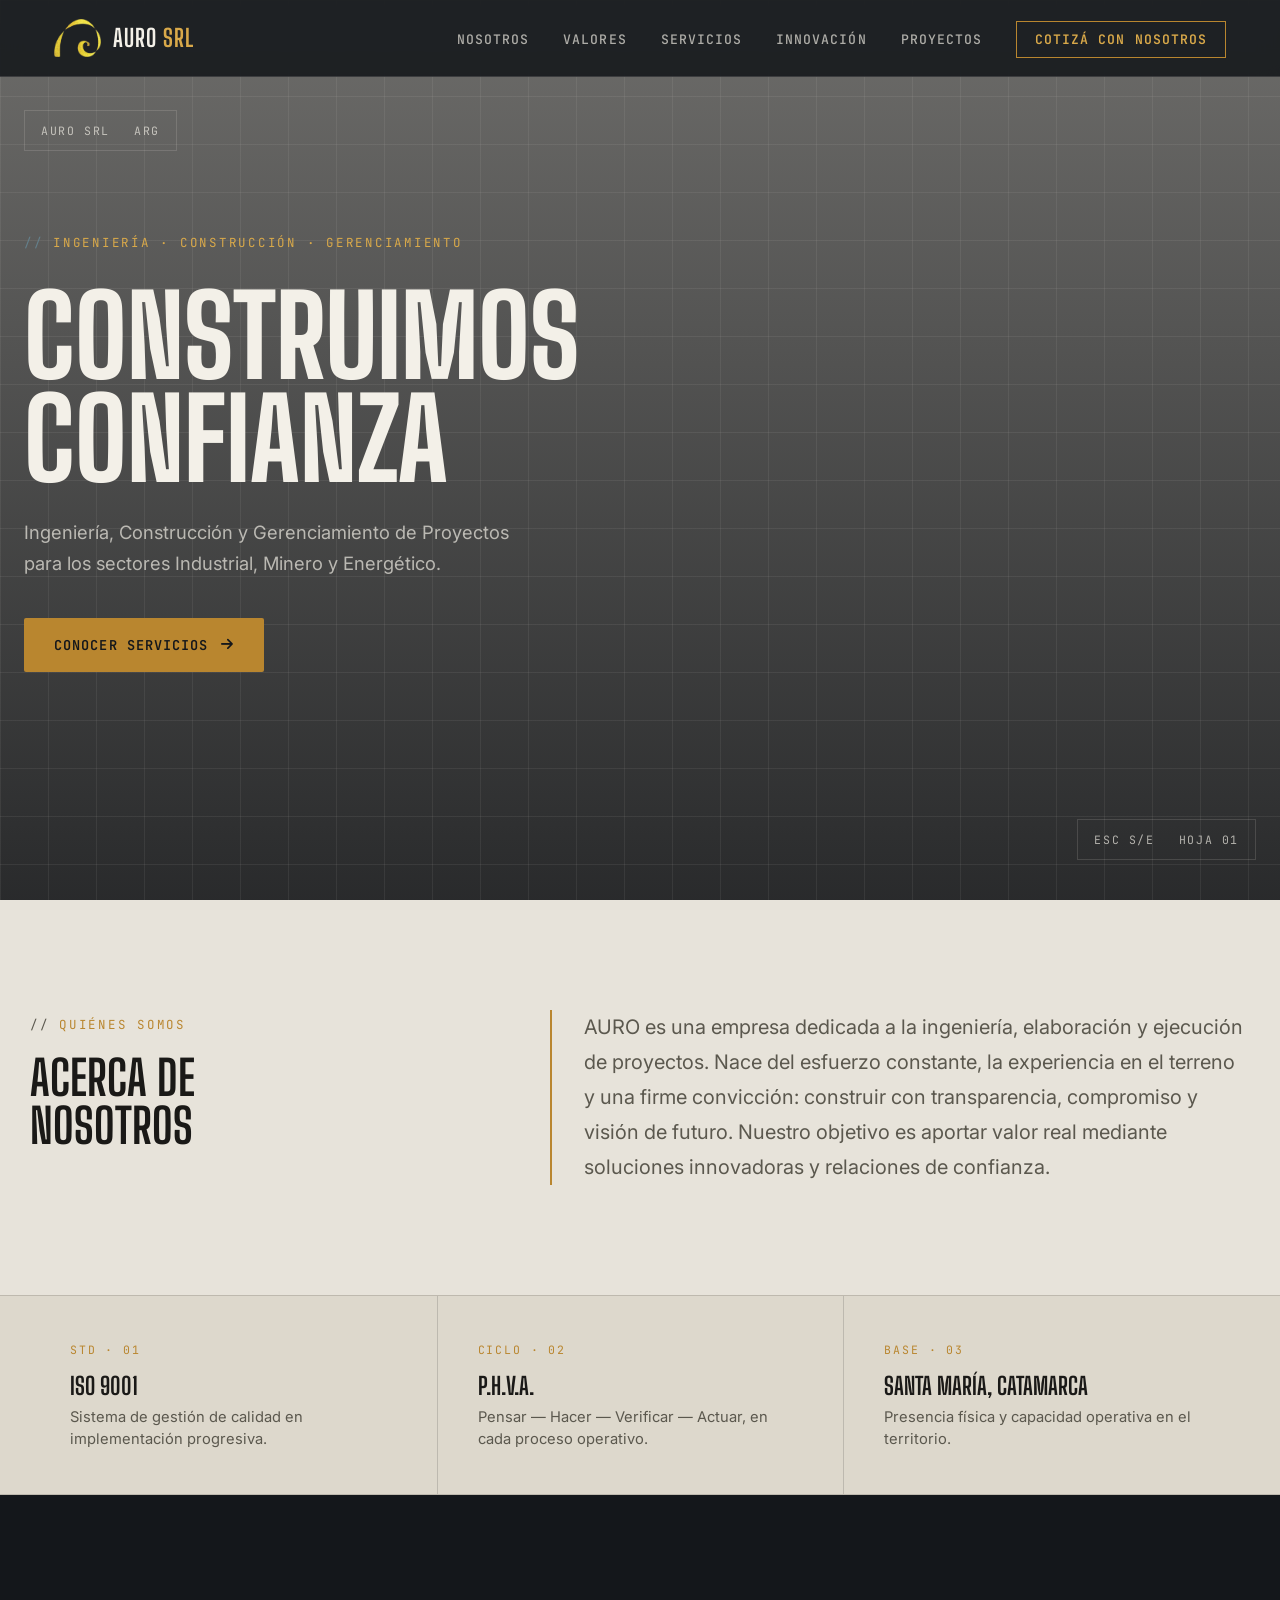
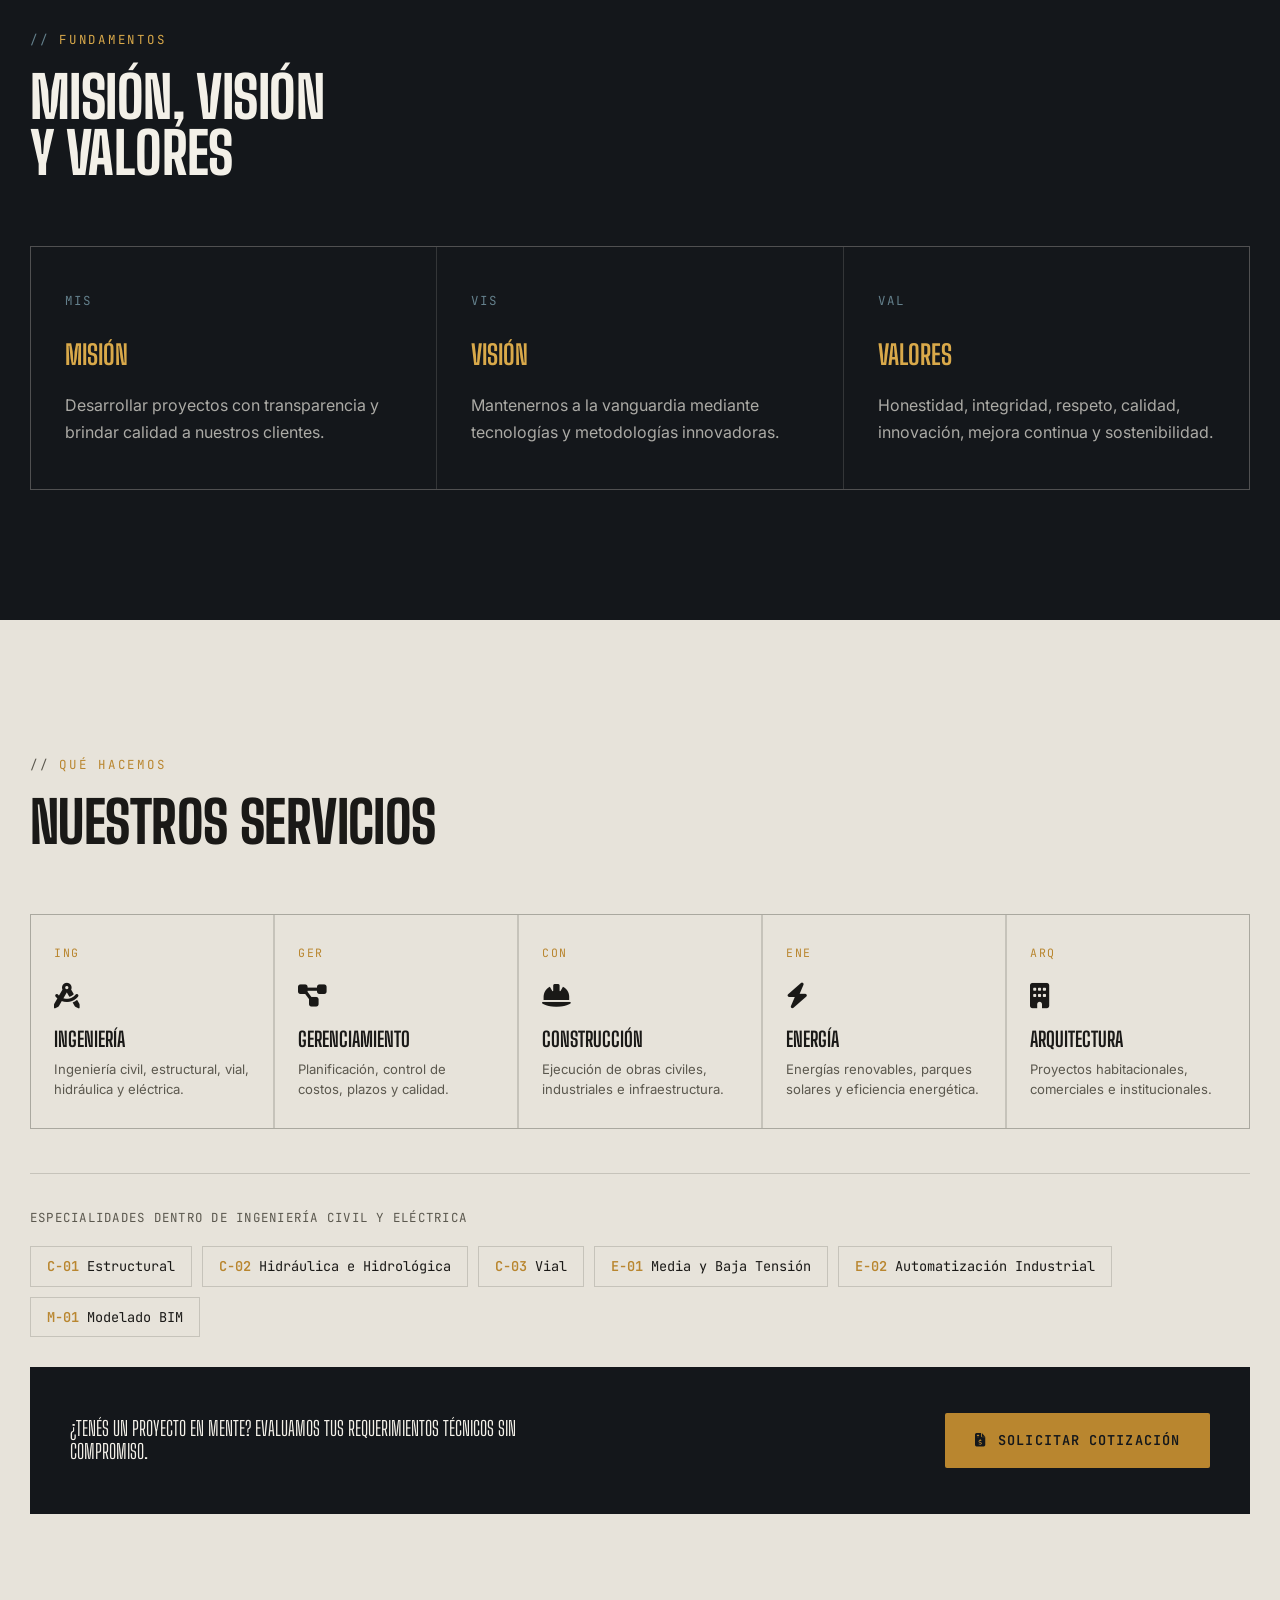
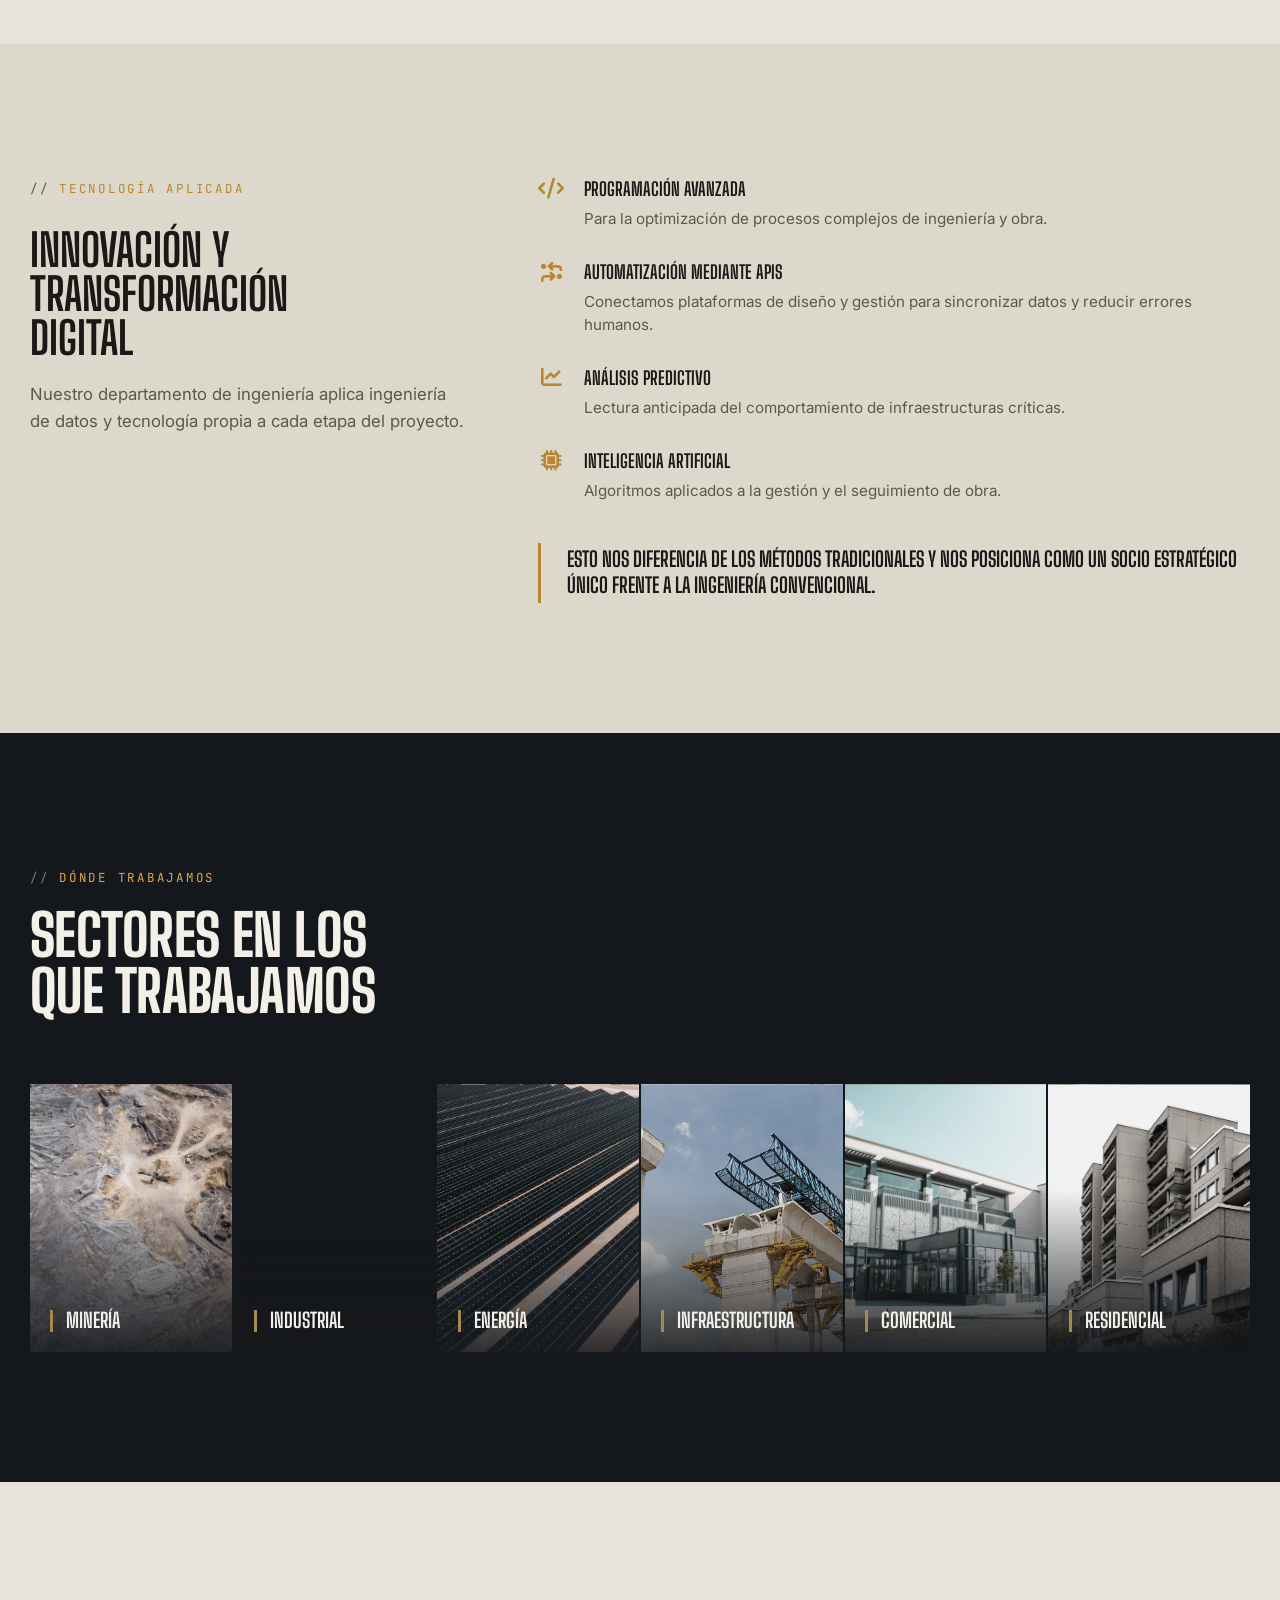
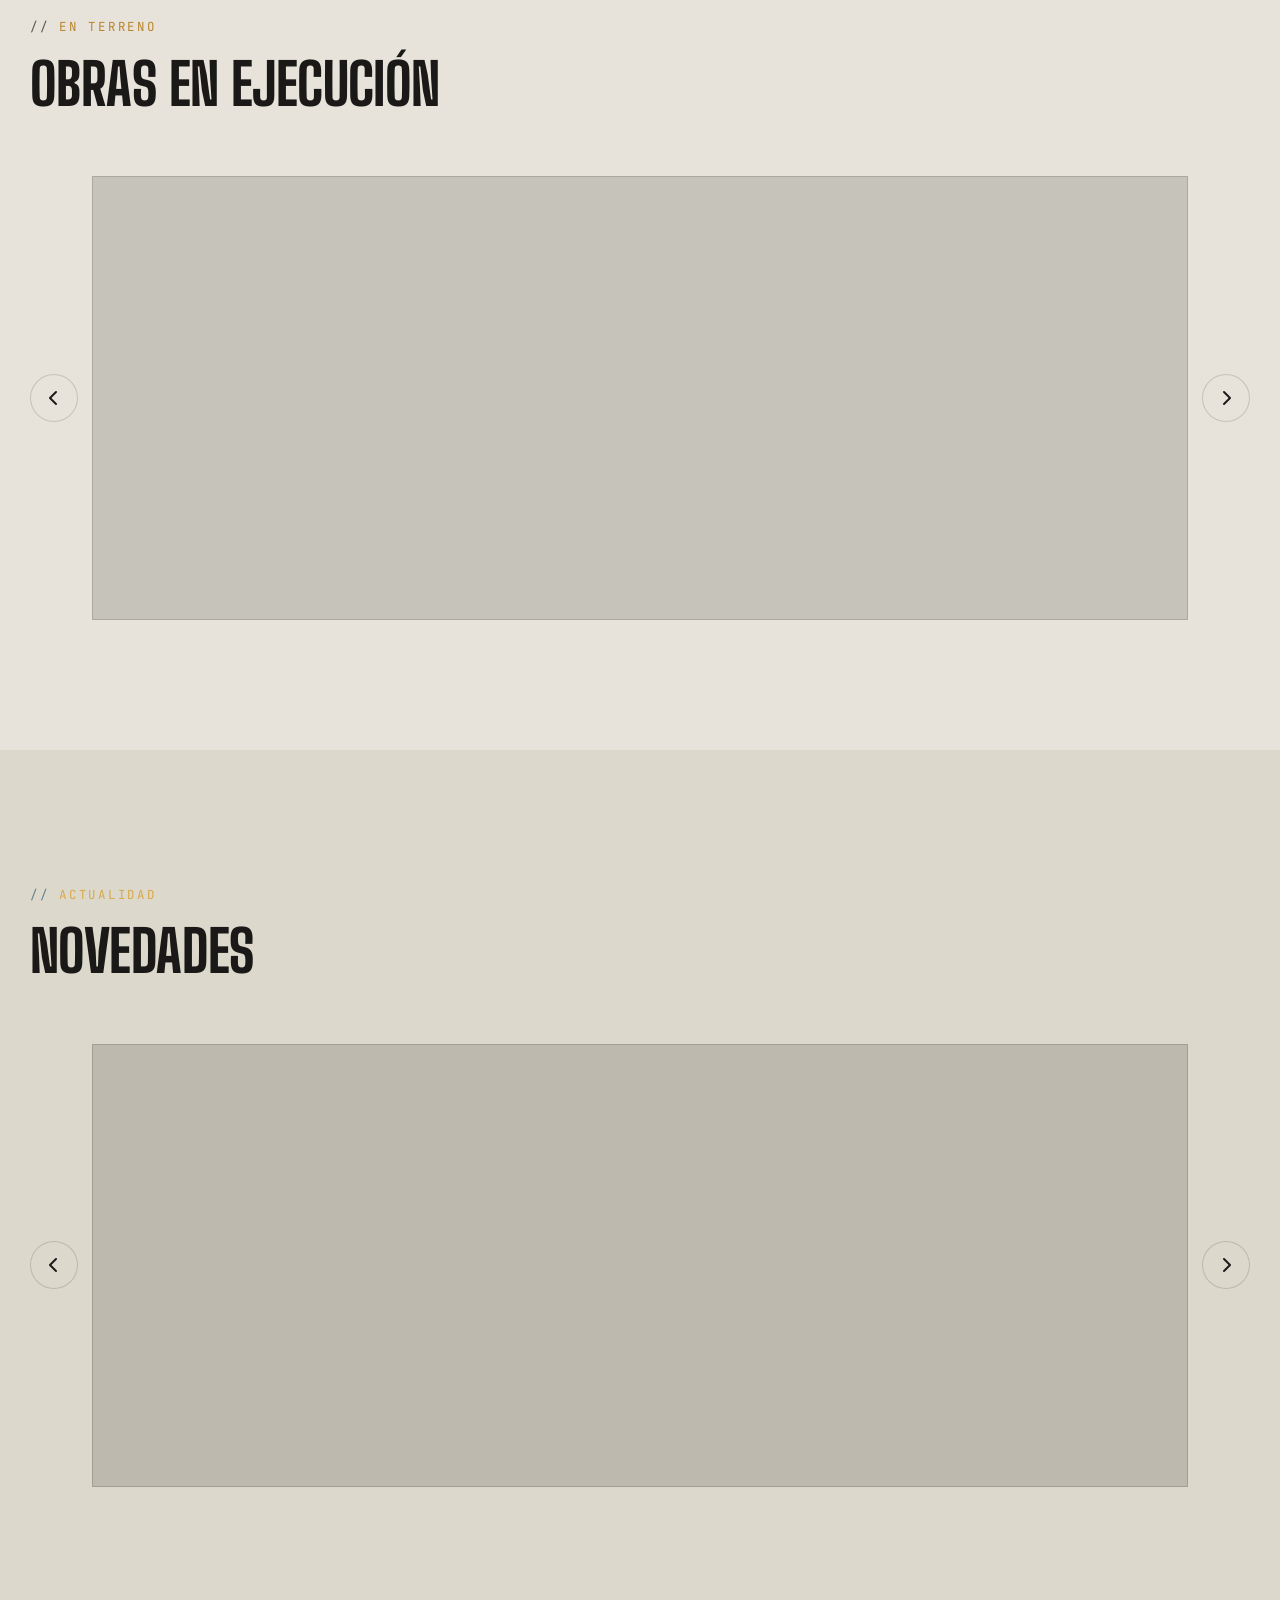
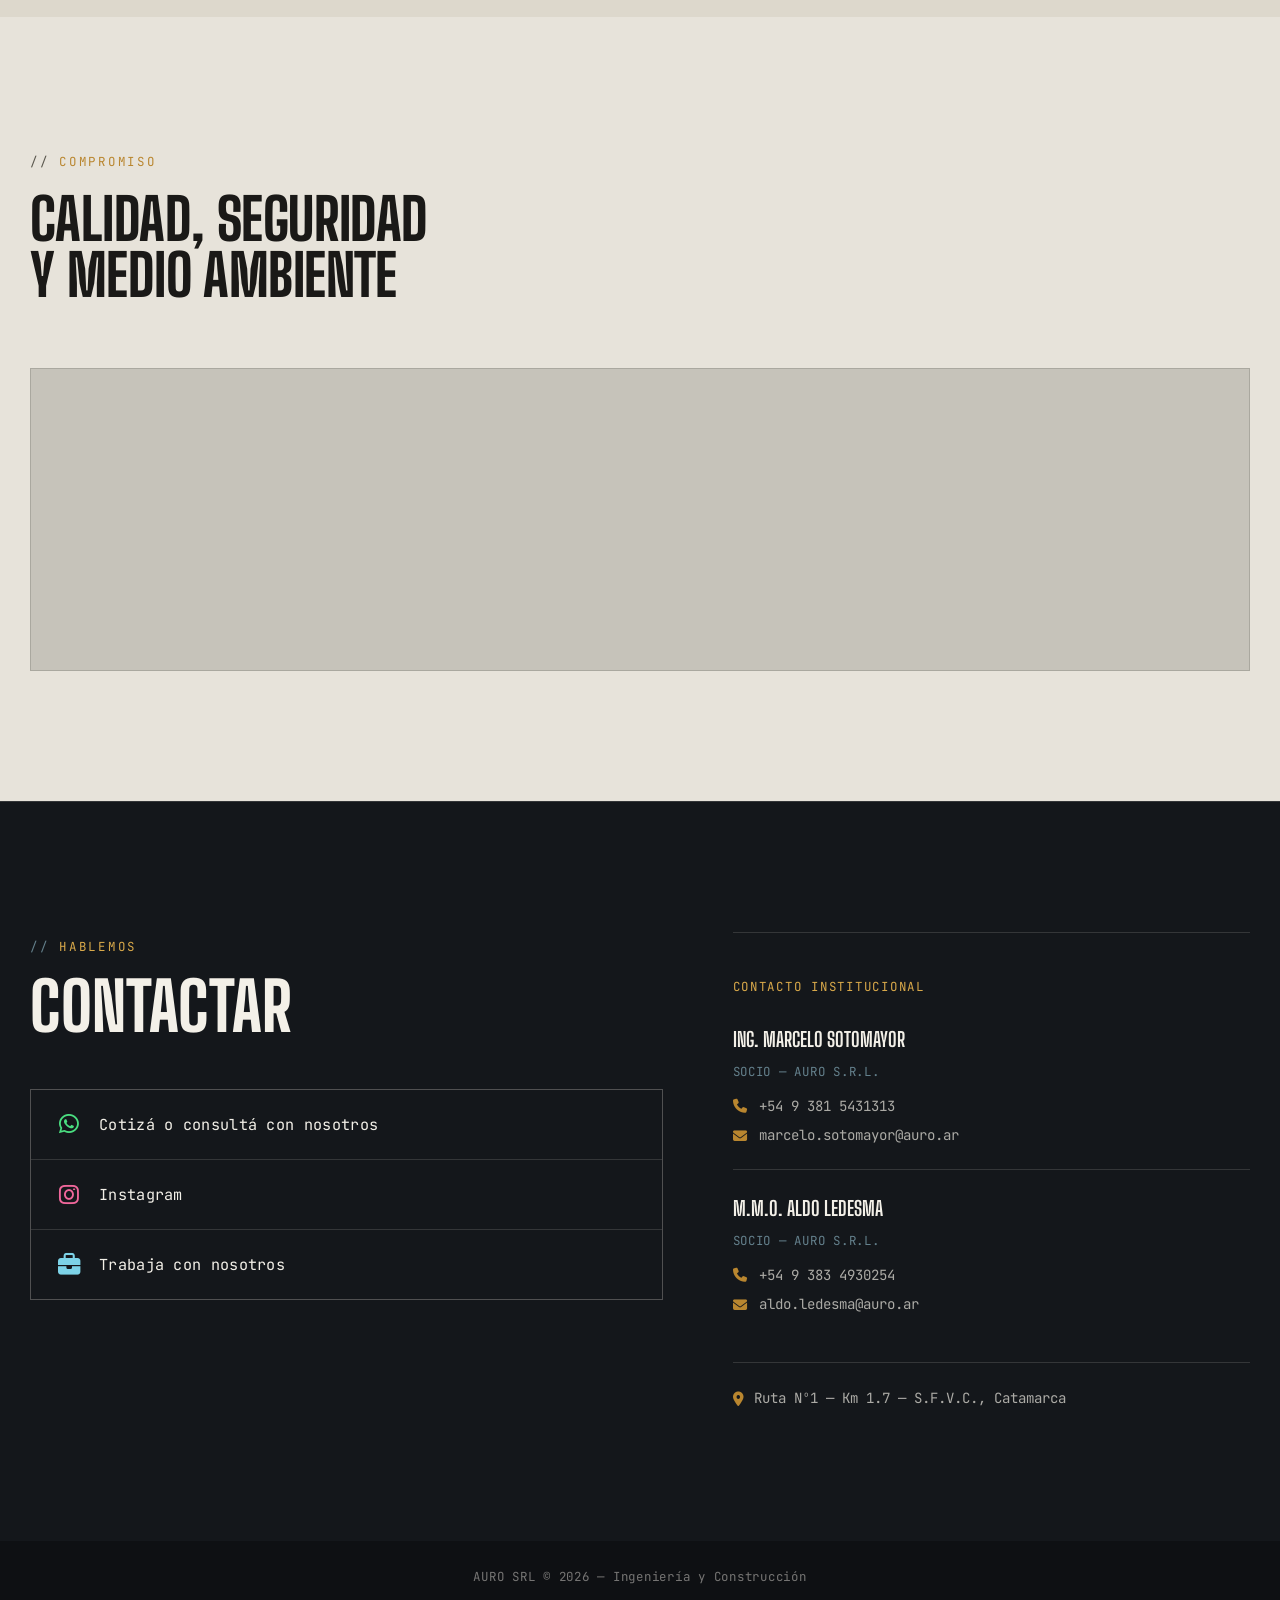
==== commit 6bee3bfb: "Ultima version" ====
--- a/index.html
+++ b/index.html
@@ -8,7 +8,8 @@
 
     <link rel="preconnect" href="https://fonts.googleapis.com">
     <link rel="preconnect" href="https://fonts.gstatic.com" crossorigin>
-    <link href="https://fonts.googleapis.com/css2?family=Inter:wght@300;400;500;600;700;800&display=swap" rel="stylesheet">
+    <link href="https://fonts.googleapis.com/css2?family=Big+Shoulders+Display:wght@600;700;800;900&family=Inter:wght@300;400;500;600;700&family=JetBrains+Mono:wght@400;500;600&display=swap"
+        rel="stylesheet">
 
     <link rel="stylesheet" href="https://cdnjs.cloudflare.com/ajax/libs/font-awesome/6.5.1/css/all.min.css">
 
@@ -21,9 +22,9 @@
         <div class="nav-container">
             <div class="logo">
                 <img src="assets/AURO2.0.png" alt="Logo AURO SRL">
-                <span>AURO SRL</span>
-            </div>
-            
+                <span>AURO <em>SRL</em></span>
+            </div>
+
             <button class="menu-toggle" id="mobile-menu" aria-label="Abrir menú de navegación">
                 <i class="fa-solid fa-bars"></i>
             </button>
@@ -32,6 +33,7 @@
                 <li><a href="#about" class="nav-link">Nosotros</a></li>
                 <li><a href="#values" class="nav-link">Valores</a></li>
                 <li><a href="#services" class="nav-link">Servicios</a></li>
+                <li><a href="#innovacion" class="nav-link">Innovación</a></li>
                 <li><a href="#projects" class="nav-link">Proyectos</a></li>
                 <li><a href="#contact" class="btn-nav-cotizar nav-link">Cotizá con nosotros</a></li>
             </ul>
@@ -39,19 +41,28 @@
     </nav>
 
     <section class="hero">
+        <div class="hero-plate hero-plate--tl">
+            <span>AURO&nbsp;SRL</span><span>ARG</span>
+        </div>
+        <div class="hero-plate hero-plate--br">
+            <span>ESC&nbsp;S/E</span><span>HOJA&nbsp;01</span>
+        </div>
         <div class="hero-content">
-            <h1>Construimos Confianza</h1>
-            <p>Ingeniería, Construcción y Gerenciamiento de Proyectos para los sectores Industrial, Minero y Energético.</p>
-            <a href="#services" class="btn">Conocer Servicios</a>
+            <p class="eyebrow">Ingeniería · Construcción · Gerenciamiento</p>
+            <h1>Construimos<br>Confianza</h1>
+            <p class="hero-lead">Ingeniería, Construcción y Gerenciamiento de Proyectos para los sectores Industrial,
+                Minero y Energético.</p>
+            <a href="#services" class="btn">Conocer Servicios <i class="fa-solid fa-arrow-right"></i></a>
         </div>
     </section>
 
     <section id="about" class="about">
-        <div class="container">
-            <div class="section-title">
-                <h2>Acerca de Nosotros</h2>
-            </div>
-            <p>
+        <div class="container about-grid">
+            <div class="about-label">
+                <p class="eyebrow eyebrow--dark">Quiénes somos</p>
+                <h2>Acerca de<br>Nosotros</h2>
+            </div>
+            <p class="about-text">
                 AURO es una empresa dedicada a la ingeniería, elaboración y ejecución
                 de proyectos. Nace del esfuerzo constante, la experiencia en el terreno
                 y una firme convicción: construir con transparencia, compromiso y visión
@@ -61,21 +72,45 @@
         </div>
     </section>
 
+    <section class="specs-strip">
+        <div class="container specs-strip__grid">
+            <div class="spec-item">
+                <span class="spec-item__code">STD · 01</span>
+                <p class="spec-item__label">ISO 9001</p>
+                <p class="spec-item__value">Sistema de gestión de calidad en implementación progresiva.</p>
+            </div>
+            <div class="spec-item">
+                <span class="spec-item__code">CICLO · 02</span>
+                <p class="spec-item__label">P.H.V.A.</p>
+                <p class="spec-item__value">Pensar — Hacer — Verificar — Actuar, en cada proceso operativo.</p>
+            </div>
+            <div class="spec-item">
+                <span class="spec-item__code">BASE · 03</span>
+                <p class="spec-item__label">Santa María, Catamarca</p>
+                <p class="spec-item__value">Presencia física y capacidad operativa en el territorio.</p>
+            </div>
+        </div>
+    </section>
+
     <section id="values" class="values">
         <div class="container">
+            <p class="eyebrow">Fundamentos</p>
             <div class="section-title">
-                <h2>Misión, Visión y Valores</h2>
+                <h2>Misión, Visión<br>y Valores</h2>
             </div>
             <div class="values-grid">
                 <div class="value">
+                    <span class="value-code">MIS</span>
                     <h3>Misión</h3>
                     <p>Desarrollar proyectos con transparencia y brindar calidad a nuestros clientes.</p>
                 </div>
                 <div class="value">
+                    <span class="value-code">VIS</span>
                     <h3>Visión</h3>
                     <p>Mantenernos a la vanguardia mediante tecnologías y metodologías innovadoras.</p>
                 </div>
                 <div class="value">
+                    <span class="value-code">VAL</span>
                     <h3>Valores</h3>
                     <p>Honestidad, integridad, respeto, calidad, innovación, mejora continua y sostenibilidad.</p>
                 </div>
@@ -85,40 +120,58 @@
 
     <section id="services">
         <div class="container">
+            <p class="eyebrow eyebrow--dark">Qué hacemos</p>
             <div class="section-title">
                 <h2>Nuestros Servicios</h2>
             </div>
-            <div class="services-grid">
+            <div class="services-grid single-row">
                 <div class="card service-card">
+                    <span class="disc-code">ING</span>
                     <i class="fa-solid fa-drafting-compass"></i>
                     <h3>Ingeniería</h3>
                     <p>Ingeniería civil, estructural, vial, hidráulica y eléctrica.</p>
                 </div>
                 <div class="card service-card">
+                    <span class="disc-code">GER</span>
                     <i class="fa-solid fa-diagram-project"></i>
                     <h3>Gerenciamiento</h3>
                     <p>Planificación, control de costos, plazos y calidad.</p>
                 </div>
                 <div class="card service-card">
+                    <span class="disc-code">CON</span>
                     <i class="fa-solid fa-helmet-safety"></i>
                     <h3>Construcción</h3>
                     <p>Ejecución de obras civiles, industriales e infraestructura.</p>
                 </div>
                 <div class="card service-card">
+                    <span class="disc-code">ENE</span>
                     <i class="fa-solid fa-bolt"></i>
                     <h3>Energía</h3>
                     <p>Energías renovables, parques solares y eficiencia energética.</p>
                 </div>
                 <div class="card service-card">
+                    <span class="disc-code">ARQ</span>
                     <i class="fa-solid fa-building"></i>
                     <h3>Arquitectura</h3>
                     <p>Proyectos habitacionales, comerciales e institucionales.</p>
                 </div>
             </div>
 
+            <div class="services-index">
+                <p class="services-index__label">Especialidades dentro de Ingeniería Civil y Eléctrica</p>
+                <ul class="services-index__list">
+                    <li><span>C-01</span> Estructural</li>
+                    <li><span>C-02</span> Hidráulica e Hidrológica</li>
+                    <li><span>C-03</span> Vial</li>
+                    <li><span>E-01</span> Media y Baja Tensión</li>
+                    <li><span>E-02</span> Automatización Industrial</li>
+                    <li><span>M-01</span> Modelado BIM</li>
+                </ul>
+            </div>
+
             <div class="services-cta">
                 <p>¿Tenés un proyecto en mente? Evaluamos tus requerimientos técnicos sin compromiso.</p>
-                <a href="https://wa.me/5493815149886?text=Hola%20AURO%20SRL,%20me%20gustar%C3%ADa%20solicitar%20una%20cotizaci%C3%B3n%20para%20un%20proyecto."
+                <a href="https://wa.me/54938151445646?text=Hola%20AURO%20SRL,%20me%20gustar%C3%ADa%20solicitar%20una%20cotizaci%C3%B3n%20para%20un%20proyecto."
                     target="_blank" class="btn" rel="noopener noreferrer">
                     <i class="fa-solid fa-file-invoice-dollar"></i> Solicitar Cotización
                 </a>
@@ -126,12 +179,61 @@
         </div>
     </section>
 
-    <section id="projects">
+    <section id="innovacion" class="innovacion">
+        <div class="container innovacion-grid">
+            <div class="innovacion-label">
+                <p class="eyebrow eyebrow--dark">Tecnología aplicada</p>
+                <h2>Innovación y<br>Transformación<br>Digital</h2>
+                <p class="innovacion-lead">Nuestro departamento de ingeniería aplica ingeniería de datos y
+                    tecnología propia a cada etapa del proyecto.</p>
+            </div>
+            <div class="innovacion-content">
+                <ul class="tool-list">
+                    <li>
+                        <i class="fa-solid fa-code"></i>
+                        <div>
+                            <h4>Programación avanzada</h4>
+                            <p>Para la optimización de procesos complejos de ingeniería y obra.</p>
+                        </div>
+                    </li>
+                    <li>
+                        <i class="fa-solid fa-arrows-turn-to-dots"></i>
+                        <div>
+                            <h4>Automatización mediante APIs</h4>
+                            <p>Conectamos plataformas de diseño y gestión para sincronizar datos y reducir errores
+                                humanos.</p>
+                        </div>
+                    </li>
+                    <li>
+                        <i class="fa-solid fa-chart-line"></i>
+                        <div>
+                            <h4>Análisis predictivo</h4>
+                            <p>Lectura anticipada del comportamiento de infraestructuras críticas.</p>
+                        </div>
+                    </li>
+                    <li>
+                        <i class="fa-solid fa-microchip"></i>
+                        <div>
+                            <h4>Inteligencia artificial</h4>
+                            <p>Algoritmos aplicados a la gestión y el seguimiento de obra.</p>
+                        </div>
+                    </li>
+                </ul>
+                <blockquote class="innovacion-quote">
+                    Esto nos diferencia de los métodos tradicionales y nos posiciona como un socio estratégico
+                    único frente a la ingeniería convencional.
+                </blockquote>
+            </div>
+        </div>
+    </section>
+
+    <section id="projects" class="projects">
         <div class="container">
+            <p class="eyebrow">Dónde trabajamos</p>
             <div class="section-title">
-                <h2>Sectores en los que Trabajamos</h2>
-            </div>
-            <div class="projects-grid">
+                <h2>Sectores en los<br>que Trabajamos</h2>
+            </div>
+            <div class="projects-grid single-row">
                 <div class="sector mineria">
                     <div class="sector-overlay">
                         <h3>Minería</h3>
@@ -168,94 +270,179 @@
 
     <section id="obras">
         <div class="container">
+            <p class="eyebrow eyebrow--dark">En terreno</p>
             <div class="section-title">
                 <h2>Obras en Ejecución</h2>
             </div>
-            <div class="services-grid">
-
-                <div class="card card-imagen">
-                    <div class="card-image-container">
-                        <img src="https://images.unsplash.com/photo-1541888946425-d81bb19240f5?q=80&w=600" alt="Nombre de la Obra 1">
-                    </div>
-                    <div class="card-body-content">
-                        <h3>Centro de Salud UNCA</h3>
-                        <p>Construcción integral de las nuevas instalaciones sanitarias, estructura y arquitectura civil de la Universidad Nacional de Catamarca.</p>
-                    </div>
-                </div>
-                <div class="card card-imagen">
-                    <div class="card-image-container">
-                        <img src="https://images.unsplash.com/photo-1590069261209-f8e9b8642343?q=80&w=600" alt="Nombre de la Obra 2">
-                    </div>
-                    <div class="card-body-content">
-                        <h3>Red de Agua Potable</h3>
-                        <p>Despliegue y ejecución de un tendido de red de agua potable de 2000 metros de longitud lineal, incluyendo planos clave y nodos de distribución.</p>
-                    </div>
-                </div>
-
-                <div class="card card-imagen">
-                    <div class="card-image-container">
-                        <img src="https://images.unsplash.com/photo-1504307651254-35680f356dfd?q=80&w=600" alt="Nombre de la Obra 3">
-                    </div>
-                    <div class="card-body-content">
-                        <h3>Montaje Estructural Industrial</h3>
-                        <p>Gerenciamiento y ejecución de naves industriales de alta complejidad técnica para el sector de infraestructura y logística.</p>
-                    </div>
-                </div>
-
-            </div>
-        </div>
-    </section>
-
-    <section id="novedades">
+            <div class="carousel">
+                <button class="carousel-btn carousel-btn--prev" data-target="obras-track" aria-label="Obra anterior">
+                    <i class="fa-solid fa-chevron-left"></i>
+                </button>
+                <div class="services-grid carousel-track" id="obras-track">
+
+                    <div class="card card-imagen">
+                        <div class="card-image-container">
+                            <img src="https://images.unsplash.com/photo-1541888946425-d81bb19240f5?q=80&w=600"
+                                alt="Nombre de la Obra 1">
+                        </div>
+                        <div class="card-body-content">
+                            <h3>Centro de Salud UNCA</h3>
+                            <p>Construcción integral de las nuevas instalaciones sanitarias, estructura y arquitectura civil
+                                de la Universidad Nacional de Catamarca.</p>
+                        </div>
+                    </div>
+                    <div class="card card-imagen">
+                        <div class="card-image-container">
+                            <img src="https://images.unsplash.com/photo-1590069261209-f8e9b8642343?q=80&w=600"
+                                alt="Nombre de la Obra 2">
+                        </div>
+                        <div class="card-body-content">
+                            <h3>Red de Agua Potable</h3>
+                            <p>Despliegue y ejecución de un tendido de red de agua potable de 2000 metros de longitud
+                                lineal, incluyendo planos clave y nodos de distribución.</p>
+                        </div>
+                    </div>
+
+                    <div class="card card-imagen">
+                        <div class="card-image-container">
+                            <img src="https://images.unsplash.com/photo-1504307651254-35680f356dfd?q=80&w=600"
+                                alt="Nombre de la Obra 3">
+                        </div>
+                        <div class="card-body-content">
+                            <h3>Montaje Estructural Industrial</h3>
+                            <p>Gerenciamiento y ejecución de naves industriales de alta complejidad técnica para el sector
+                                de infraestructura y logística.</p>
+                        </div>
+                    </div>
+
+                </div>
+                <button class="carousel-btn carousel-btn--next" data-target="obras-track" aria-label="Obra siguiente">
+                    <i class="fa-solid fa-chevron-right"></i>
+                </button>
+            </div>
+        </div>
+    </section>
+
+    <section id="novedades" class="novedades">
         <div class="container">
+            <p class="eyebrow">Actualidad</p>
             <div class="section-title">
                 <h2>Novedades</h2>
             </div>
-            <div class="services-grid">
-
-                <div class="card card-imagen">
-                    <div class="card-image-container">
-                        <img src="https://images.unsplash.com/photo-1460925895917-afdab827c52f?q=80&w=600" alt="Título de la Novedad 1">
-                    </div>
-                    <div class="card-body-content">
-                        <h3>Automatización de Procesos</h3>
-                        <p>Implementamos soluciones de transformación digital mediante Google Apps Script para optimizar el procesamiento interno de datos de obras.</p>
-                    </div>
-                </div>
-                <div class="card card-imagen">
-                    <div class="card-image-container">
-                        <img src="https://images.unsplash.com/photo-1522071820081-009f0129c71c?q=80&w=600" alt="Título de la Novedad 2">
-                    </div>
-                    <div class="card-body-content">
-                        <h3>Mejora Continua y Calidad</h3>
-                        <p>Consolidamos nuestro equipo técnico incorporando nuevas metodologías de control de costos y plazos en proyectos mineros y energéticos.</p>
-                    </div>
-                </div>
-
+            <div class="carousel">
+                <button class="carousel-btn carousel-btn--prev" data-target="novedades-track" aria-label="Novedad anterior">
+                    <i class="fa-solid fa-chevron-left"></i>
+                </button>
+                <div class="services-grid carousel-track" id="novedades-track">
+
+                    <div class="card card-imagen">
+                        <div class="card-image-container">
+                            <img src="https://images.unsplash.com/photo-1460925895917-afdab827c52f?q=80&w=600"
+                                alt="Título de la Novedad 1">
+                        </div>
+                        <div class="card-body-content">
+                            <h3>Automatización de Procesos</h3>
+                            <p>Implementamos soluciones de transformación digital mediante Google Apps Script para optimizar
+                                el procesamiento interno de datos de obras.</p>
+                        </div>
+                    </div>
+                    <div class="card card-imagen">
+                        <div class="card-image-container">
+                            <img src="https://images.unsplash.com/photo-1522071820081-009f0129c71c?q=80&w=600"
+                                alt="Título de la Novedad 2">
+                        </div>
+                        <div class="card-body-content">
+                            <h3>Mejora Continua y Calidad</h3>
+                            <p>Consolidamos nuestro equipo técnico incorporando nuevas metodologías de control de costos y
+                                plazos en proyectos mineros y energéticos.</p>
+                        </div>
+                    </div>
+
+                </div>
+                <button class="carousel-btn carousel-btn--next" data-target="novedades-track" aria-label="Novedad siguiente">
+                    <i class="fa-solid fa-chevron-right"></i>
+                </button>
+            </div>
+        </div>
+    </section>
+
+    <section id="hse" class="hse">
+        <div class="container">
+            <p class="eyebrow eyebrow--dark">Compromiso</p>
+            <div class="section-title">
+                <h2>Calidad, Seguridad<br>y Medio Ambiente</h2>
+            </div>
+            <div class="hse-grid">
+                <div class="hse-card">
+                    <span class="value-code">CAL</span>
+                    <h3>Política de Calidad</h3>
+                    <p>Brindamos servicios de construcción e ingeniería con altos estándares, alineados a la Norma
+                        ISO 9001, con procedimientos documentados y capacitación continua del personal.</p>
+                </div>
+                <div class="hse-card">
+                    <span class="value-code">HSE</span>
+                    <h3>Higiene, Seguridad y Ambiente</h3>
+                    <p>Priorizamos la prevención de incidentes y la minimización del impacto ambiental, con
+                        participación activa de los trabajadores y liderazgo visible de la dirección.</p>
+                </div>
+                <div class="hse-card">
+                    <span class="value-code">MOL</span>
+                    <h3>Mano de Obra Local</h3>
+                    <p>Formamos y capacitamos personal de la zona, impulsando empleo calificado y una ejecución
+                        de obra más segura y responsable.</p>
+                </div>
             </div>
         </div>
     </section>
 
     <section id="contact" class="contact">
-        <div class="container">
-            <h2>Contactar</h2>
-            <div class="contact-buttons-container">
-                <a href="https://wa.me/5493815149886?text=Hola%20AURO%20SRL,%20me%20contacto%20desde%20la%20web%20para%20realizar%20una%20cotizaci%C3%B3n%20o%20consulta%20sobre%20un%20proyecto."
-                    target="_blank" class="contact-btn whatsapp" rel="noopener noreferrer">
-                    <i class="fa-brands fa-whatsapp"></i> Cotizá o consultá con nosotros
-                </a>
-                <a href="https://instagram.com/auro.ar" target="_blank" class="contact-btn instagram" rel="noopener noreferrer">
-                    <i class="fa-brands fa-instagram"></i> Instagram
-                </a>
-                <a href="mailto:marcelo.sotomayor@auro.ar?subject=Oportunidad%20Laboral%20-%20AURO%20SRL" class="contact-btn email">
-                    <i class="fa-solid fa-briefcase"></i> Trabaja con nosotros
-                </a>
+        <div class="container contact-grid">
+            <div class="contact-intro">
+                <p class="eyebrow">Hablemos</p>
+                <h2>Contactar</h2>
+                <div class="contact-buttons-container">
+                    <a href="https://wa.me/5493815456456?text=Hola%20AURO%20SRL,%20me%20contacto%20desde%20la%20web%20para%20realizar%20una%20cotizaci%C3%B3n%20o%20consulta%20sobre%20un%20proyecto."
+                        target="_blank" class="contact-btn whatsapp" rel="noopener noreferrer">
+                        <i class="fa-brands fa-whatsapp"></i> Cotizá o consultá con nosotros
+                    </a>
+                    <a href="https://instagram.com/auro.ar" target="_blank" class="contact-btn instagram"
+                        rel="noopener noreferrer">
+                        <i class="fa-brands fa-instagram"></i> Instagram
+                    </a>
+                    <a href="mailto:marcelo.sotomayor@auro.ar?subject=Oportunidad%20Laboral%20-%20AURO%20SRL"
+                        class="contact-btn email">
+                        <i class="fa-solid fa-briefcase"></i> Trabaja con nosotros
+                    </a>
+                </div>
+            </div>
+
+            <div class="contact-team">
+                <p class="contact-team__label">Contacto institucional</p>
+
+                <div class="team-member">
+                    <h4>Ing. Marcelo Sotomayor</h4>
+                    <span>Socio — AURO S.R.L.</span>
+                    <a href="tel:+5493815431313"><i class="fa-solid fa-phone"></i> +54 9 381 5431313</a>
+                    <a href="mailto:marcelo.sotomayor@auro.ar"><i class="fa-solid fa-envelope"></i>
+                        marcelo.sotomayor@auro.ar</a>
+                </div>
+
+                <div class="team-member">
+                    <h4>M.M.O. Aldo Ledesma</h4>
+                    <span>Socio — AURO S.R.L.</span>
+                    <a href="tel:+5493834930254"><i class="fa-solid fa-phone"></i> +54 9 383 4930254</a>
+                    <a href="mailto:aldo.ledesma@auro.ar"><i class="fa-solid fa-envelope"></i>
+                        aldo.ledesma@auro.ar</a>
+                </div>
+
+                <p class="contact-address"><i class="fa-solid fa-location-dot"></i> Ruta Nº1 — Km 1.7 — S.F.V.C.,
+                    Catamarca</p>
             </div>
         </div>
     </section>
 
     <footer>
-        <p>AURO SRL © 2026 - Ingeniería y Construcción</p>
+        <p>AURO SRL © 2026 — Ingeniería y Construcción</p>
     </footer>
 
     <script>
@@ -268,7 +455,7 @@
         // 1. Abre o cierra el menú vertical al hacer clic en el botón de hamburguesa
         menuToggle.addEventListener('click', () => {
             navMenu.classList.toggle('active'); // Prende o apaga la clase css '.active'
-            
+
             // Si el menú está abierto, cambia el icono de barras (☰) por una cruz (✕)
             if (navMenu.classList.contains('active')) {
                 menuIcon.classList.remove('fa-bars');
@@ -287,6 +474,33 @@
                 menuIcon.classList.add('fa-bars');
             });
         });
+
+        // 3. Revela las secciones con una transición sutil al entrar en el viewport
+        const revealTargets = document.querySelectorAll('.value, .card, .sector, .about-grid, .hero-content, .spec-item, .hse-card, .innovacion-grid, .team-member');
+        const revealObserver = new IntersectionObserver((entries) => {
+            entries.forEach(entry => {
+                if (entry.isIntersecting) {
+                    entry.target.classList.add('is-visible');
+                    revealObserver.unobserve(entry.target);
+                }
+            });
+        }, { threshold: 0.15 });
+        revealTargets.forEach(el => revealObserver.observe(el));
+
+        // 4. Controla el desplazamiento tipo carrusel de Obras y Novedades
+        document.querySelectorAll('.carousel-btn').forEach(btn => {
+            btn.addEventListener('click', () => {
+                const track = document.getElementById(btn.dataset.target);
+                if (!track) return;
+                const card = track.querySelector('.card');
+                const step = card ? card.getBoundingClientRect().width + 24 : track.clientWidth * 0.8;
+                track.scrollBy({
+                    left: btn.classList.contains('carousel-btn--next') ? step : -step,
+                    behavior: 'smooth'
+                });
+            });
+        });
     </script>
 </body>
+
 </html>
--- a/style.css
+++ b/style.css
@@ -1,367 +1,878 @@
+/* ==========================================================================
+   TOKENS
+   ========================================================================== */
+:root {
+    --graphite:      #14171B;
+    --graphite-2:    #1B1F25;
+    --paper:         #E7E3DA;
+    --paper-2:       #DDD8CC;
+    --ink:           #1A1917;
+    --ink-soft:      #5B584E;
+    --cream:         #F3F0E8;
+    --cream-soft:    rgba(243, 240, 232, 0.68);
+    --brass:         #B9862F;
+    --brass-light:   #D9A94A;
+    --steel:         #64808C;
+    --line-dark:     rgba(243, 240, 232, 0.14);
+    --line-dark-x:   rgba(243, 240, 232, 0.07);
+    --line-paper:    rgba(26, 25, 23, 0.16);
+
+    --font-display: 'Big Shoulders Display', sans-serif;
+    --font-body: 'Inter', sans-serif;
+    --font-mono: 'JetBrains Mono', monospace;
+}
+
 /* ==========================================================================
    1. RESETEO DE ESTILOS & REGLAS GENERALES
    ========================================================================== */
 * {
     margin: 0;
     padding: 0;
-    box-sizing: border-box; /* Fuerza a que los bordes y paddings se sumen hacia adentro del contenedor */
+    box-sizing: border-box;
 }
 
 html {
-    scroll-behavior: smooth; /* Logra un efecto de deslizamiento elegante al navegar las secciones */
+    scroll-behavior: smooth;
 }
 
 body {
-    font-family: 'Inter', sans-serif;
-    color: #333333;
-    line-height: 1.6;
-    background: #ffffff;
-    overflow-x: hidden; /* EVITA cualquier scroll lateral roto o desborde visual en celulares */
-}
-
-/* Margen estándar para pantallas de computadora (se reducirá en móviles vía media queries) */
+    font-family: var(--font-body);
+    color: var(--ink);
+    line-height: 1.65;
+    background: var(--paper);
+    overflow-x: hidden;
+}
+
 section {
-    padding: 100px 20px;
-}
-
-/* Contenedor centralizado para empaquetar de forma alineada el contenido */
+    padding: 130px 24px;
+    position: relative;
+}
+
 .container {
-    max-width: 1200px;
+    max-width: 1220px;
     margin: auto;
     width: 100%;
 }
 
-/* Diseño de los títulos principales de sección */
+/* Etiqueta técnica tipo "eyebrow" — usada como rótulo de hoja de plano */
+.eyebrow {
+    font-family: var(--font-mono);
+    font-size: 0.78rem;
+    letter-spacing: 0.22em;
+    text-transform: uppercase;
+    color: var(--brass-light);
+    display: inline-block;
+    margin-bottom: 18px;
+}
+
+.eyebrow::before {
+    content: '// ';
+    color: var(--steel);
+}
+
+.eyebrow--dark {
+    color: var(--brass);
+}
+
+.eyebrow--dark::before {
+    color: var(--ink-soft);
+}
+
 .section-title {
-    text-align: center;
-    margin-bottom: 60px;
+    margin-bottom: 64px;
 }
 
 .section-title h2 {
-    font-size: 2.5rem;
-    color: #1d3557; /* Azul oscuro corporativo principal */
+    font-family: var(--font-display);
+    font-size: clamp(2.4rem, 5vw, 3.6rem);
+    line-height: 0.98;
+    color: var(--ink);
     font-weight: 800;
+    text-transform: uppercase;
+    letter-spacing: -0.01em;
 }
 
 /* ==========================================================================
-   2. BARRA DE NAVEGACIÓN (NAVBAR PRINCIPAL)
+   2. BARRA DE NAVEGACIÓN
    ========================================================================== */
 nav {
-    position: fixed; /* Mantiene la barra pegada estáticamente arriba durante el scroll */
+    position: fixed;
     top: 0;
     width: 100%;
-    background: rgba(10, 20, 40, 0.92); /* Fondo azul noche sutilmente transparente */
-    backdrop-filter: blur(8px); /* Aplica un desenfoque de fondo premium moderno */
-    z-index: 1000; /* Le da prioridad absoluta de capa para estar siempre arriba de todo */
+    background: rgba(20, 23, 27, 0.88);
+    backdrop-filter: blur(10px);
+    border-bottom: 1px solid var(--line-dark);
+    z-index: 1000;
 }
 
 .nav-container {
-    max-width: 1200px;
+    max-width: 1220px;
     margin: auto;
     display: flex;
-    justify-content: space-between; /* Envía el logo al extremo izquierdo y el menú al derecho */
+    justify-content: space-between;
     align-items: center;
-    padding: 15px 20px;
+    padding: 18px 24px;
 }
 
 .logo {
     display: flex;
     align-items: center;
     gap: 12px;
-    color: white;
-    font-size: 1.3rem;
-    font-weight: 800;
-    letter-spacing: 2px;
+    color: var(--cream);
+    font-family: var(--font-display);
+    font-size: 1.5rem;
+    font-weight: 700;
+    letter-spacing: 0.04em;
+    text-transform: uppercase;
+}
+
+.logo em {
+    font-style: normal;
+    color: var(--brass-light);
 }
 
 .logo img {
-    height: 45px;
+    height: 38px;
     width: auto;
 }
 
 nav ul {
     display: flex;
     list-style: none;
-    gap: 25px;
+    gap: 34px;
     align-items: center;
 }
 
 nav a {
-    color: white;
+    color: var(--cream-soft);
     text-decoration: none;
+    font-family: var(--font-mono);
+    font-size: 0.82rem;
+    letter-spacing: 0.08em;
+    text-transform: uppercase;
     font-weight: 500;
     transition: color 0.3s;
-}
-
-nav a:hover {
-    color: #d4af37; /* El texto vira a dorado cuando pasamos el cursor por encima */
-}
-
-/* Botón de llamada a la acción destacado en la barra de navegación */
+    position: relative;
+}
+
+nav a:not(.btn-nav-cotizar)::after {
+    content: '';
+    position: absolute;
+    left: 0;
+    bottom: -6px;
+    width: 0;
+    height: 1px;
+    background: var(--brass-light);
+    transition: width 0.3s ease;
+}
+
+nav a:not(.btn-nav-cotizar):hover {
+    color: var(--cream);
+}
+
+nav a:not(.btn-nav-cotizar):hover::after {
+    width: 100%;
+}
+
 .btn-nav-cotizar {
-    background: #1d3557;
-    color: white !important;
-    padding: 8px 16px;
-    border-radius: 6px;
+    background: transparent;
+    color: var(--brass-light) !important;
+    padding: 9px 18px;
+    border: 1px solid var(--brass);
     font-weight: 600;
-    transition: background 0.3s, transform 0.3s;
+    transition: background 0.3s, color 0.3s;
 }
 
 .btn-nav-cotizar:hover {
-    background: #2a4975;
-    transform: translateY(-1px);
-}
-
-/* NUEVO: Ocultamos el botón hamburguesa por defecto en ordenadores de escritorio */
+    background: var(--brass);
+    color: var(--graphite) !important;
+}
+
 .menu-toggle {
     display: none;
     background: none;
     border: none;
-    color: white;
-    font-size: 1.8rem;
+    color: var(--cream);
+    font-size: 1.6rem;
     cursor: pointer;
     transition: color 0.3s;
 }
 
 .menu-toggle:hover {
-    color: #d4af37;
+    color: var(--brass-light);
 }
 
 /* ==========================================================================
-   3. HERO SECTION (BANNER SUPERIOR DE BIENVENIDA)
+   3. HERO — HOJA DE PLANO
    ========================================================================== */
 .hero {
-    height: 100vh; /* Configura el alto total al 100% de la pantalla del usuario */
-    background: linear-gradient(rgba(0, 0, 0, 0.55), rgba(0, 0, 0, 0.55)), /* Filtro oscuro para leer el texto fácilmente */
-                url('https://images.unsplash.com/photo-1504307651254-35680f356dfd?q=80&w=1800');
+    height: 100vh;
+    min-height: 640px;
+    background:
+        linear-gradient(180deg, rgba(10, 12, 15, 0.55) 0%, rgba(10, 12, 15, 0.86) 100%),
+        url('https://images.unsplash.com/photo-1504307651254-35680f356dfd?q=80&w=1800');
     background-size: cover;
     background-position: center;
     display: flex;
     align-items: center;
-    justify-content: center;
-    text-align: center;
-    color: white;
-    padding: 0 20px;
+    padding: 0 24px;
+}
+
+.hero::before {
+    /* grilla de plano técnico, sutil */
+    content: '';
+    position: absolute;
+    inset: 0;
+    background-image:
+        linear-gradient(var(--line-dark-x) 1px, transparent 1px),
+        linear-gradient(90deg, var(--line-dark-x) 1px, transparent 1px);
+    background-size: 48px 48px;
+    pointer-events: none;
+}
+
+.hero-plate {
+    position: absolute;
+    display: flex;
+    justify-content: space-between;
+    gap: 24px;
+    font-family: var(--font-mono);
+    font-size: 0.72rem;
+    letter-spacing: 0.14em;
+    text-transform: uppercase;
+    color: var(--cream-soft);
+    border: 1px solid var(--line-dark);
+    padding: 10px 16px;
+    z-index: 2;
+}
+
+.hero-plate--tl {
+    top: 110px;
+    left: 24px;
+}
+
+.hero-plate--br {
+    bottom: 40px;
+    right: 24px;
 }
 
 .hero-content {
-    max-width: 900px;
+    max-width: 760px;
+    position: relative;
+    z-index: 2;
+    opacity: 0;
+    transform: translateY(18px);
+    transition: opacity 0.8s ease, transform 0.8s ease;
+}
+
+.hero-content.is-visible,
+.hero .hero-content {
+    opacity: 1;
+    transform: none;
 }
 
 .hero h1 {
-    font-size: 4rem;
-    margin-bottom: 20px;
+    font-family: var(--font-display);
+    font-size: clamp(3.6rem, 9vw, 7rem);
+    line-height: 0.92;
     font-weight: 800;
-}
-
-.hero p {
-    font-size: 1.3rem;
-    margin-bottom: 30px;
-}
-
-/* BOTÓN BASE GLOBAL (Reutilizado en Hero y en la llamada de cotización comercial) */
+    text-transform: uppercase;
+    color: var(--cream);
+    margin: 14px 0 26px;
+}
+
+.hero-lead {
+    font-size: 1.15rem;
+    color: var(--cream-soft);
+    max-width: 520px;
+    margin-bottom: 40px;
+}
+
 .btn {
-    display: inline-block;
-    background: #d4af37; /* Color dorado primario */
-    color: black;
-    padding: 15px 30px;
+    display: inline-flex;
+    align-items: center;
+    gap: 12px;
+    background: var(--brass);
+    color: var(--graphite);
+    padding: 16px 30px;
     text-decoration: none;
-    border-radius: 5px;
-    font-weight: 700;
-    transition: background 0.3s, transform 0.3s;
+    font-family: var(--font-mono);
+    font-size: 0.85rem;
+    letter-spacing: 0.08em;
+    text-transform: uppercase;
+    font-weight: 600;
+    border-radius: 2px;
+    transition: background 0.3s, transform 0.3s, gap 0.3s;
 }
 
 .btn:hover {
-    background: #c29e2e;
-    transform: translateY(-2px); /* Desplazamiento animado suave hacia arriba */
+    background: var(--brass-light);
+    transform: translateY(-2px);
+    gap: 16px;
 }
 
 /* ==========================================================================
-   4. SECCIONES: SOBRE NOSOTROS Y VALORES
+   4. SOBRE NOSOTROS
    ========================================================================== */
 .about {
-    background: #ffffff;
-}
-
-.about p {
-    text-align: center;
-    max-width: 900px;
-    margin: auto;
-    font-size: 1.1rem;
-}
-
+    background: var(--paper);
+    padding-top: 110px;
+    padding-bottom: 110px;
+}
+
+.about-grid {
+    display: grid;
+    grid-template-columns: 0.9fr 1.4fr;
+    gap: 70px;
+    align-items: start;
+    opacity: 0;
+    transform: translateY(18px);
+    transition: opacity 0.8s ease, transform 0.8s ease;
+}
+
+.about-grid.is-visible {
+    opacity: 1;
+    transform: none;
+}
+
+.about-label h2 {
+    font-family: var(--font-display);
+    font-size: clamp(2.2rem, 4vw, 3rem);
+    text-transform: uppercase;
+    line-height: 1;
+    color: var(--ink);
+}
+
+.about-text {
+    font-size: 1.25rem;
+    line-height: 1.75;
+    color: var(--ink-soft);
+    border-left: 2px solid var(--brass);
+    padding-left: 32px;
+}
+
+/* Franja de datos — Certificaciones y presencia territorial */
+.specs-strip {
+    background: var(--paper-2);
+    padding: 0;
+    border-top: 1px solid var(--line-paper);
+    border-bottom: 1px solid var(--line-paper);
+}
+
+.specs-strip__grid {
+    display: grid;
+    grid-template-columns: repeat(3, 1fr);
+}
+
+.spec-item {
+    padding: 44px 40px;
+    border-left: 1px solid var(--line-paper);
+    opacity: 0;
+    transform: translateY(12px);
+    transition: opacity 0.6s ease, transform 0.6s ease;
+}
+
+.spec-item.is-visible {
+    opacity: 1;
+    transform: none;
+}
+
+.spec-item:first-child {
+    border-left: none;
+}
+
+.spec-item__code {
+    display: block;
+    font-family: var(--font-mono);
+    font-size: 0.72rem;
+    letter-spacing: 0.16em;
+    color: var(--brass);
+    margin-bottom: 14px;
+}
+
+.spec-item__label {
+    font-family: var(--font-display);
+    font-size: 1.5rem;
+    text-transform: uppercase;
+    color: var(--ink);
+    font-weight: 700;
+    line-height: 1.05;
+    margin-bottom: 8px;
+}
+
+.spec-item__value {
+    color: var(--ink-soft);
+    font-size: 0.92rem;
+    line-height: 1.5;
+}
+
+/* ==========================================================================
+   5. VALORES — FICHA TÉCNICA
+   ========================================================================== */
 .values {
-    background: #f5f7fa;
-}
-
-/* Flexbox elástico adaptativo para las 3 tarjetas corporativas */
+    background: var(--graphite);
+    color: var(--cream);
+}
+
+.values .eyebrow,
+.values .section-title h2 {
+    color: var(--cream);
+}
+
+.values .eyebrow {
+    color: var(--brass-light);
+}
+
 .values-grid {
-    display: flex;
-    flex-wrap: wrap;
-    justify-content: center;
-    gap: 20px;
+    display: grid;
+    grid-template-columns: repeat(auto-fit, minmax(260px, 1fr));
+    gap: 1px;
+    background: var(--line-dark);
+    border: 1px solid var(--line-dark);
 }
 
 .value {
-    background: white;
-    padding: 25px;
-    border-radius: 10px;
-    box-shadow: 0 5px 15px rgba(0, 0, 0, 0.04);
-    flex: 1 1 280px; /* Crece libremente, pero conserva una base mínima de 280px */
-    max-width: 360px; /* Previene deformación excesiva de las tarjetas */
+    background: var(--graphite);
+    padding: 44px 34px;
+    position: relative;
+    opacity: 0;
+    transform: translateY(14px);
+    transition: opacity 0.6s ease, transform 0.6s ease;
+}
+
+.value.is-visible {
+    opacity: 1;
+    transform: none;
+}
+
+.value-code {
+    display: block;
+    font-family: var(--font-mono);
+    font-size: 0.78rem;
+    letter-spacing: 0.16em;
+    color: var(--steel);
+    margin-bottom: 22px;
 }
 
 .value h3 {
-    margin-bottom: 15px;
-    color: #1d3557;
-    font-size: 1.5rem;
+    font-family: var(--font-display);
+    font-size: 1.7rem;
+    text-transform: uppercase;
     font-weight: 700;
+    color: var(--brass-light);
+    margin-bottom: 14px;
+}
+
+.value p {
+    color: var(--cream-soft);
+    font-size: 1rem;
 }
 
 /* ==========================================================================
-   5. MAQUETACIÓN ESTRUCTURAL DE TARJETAS (SERVICIOS, OBRAS Y NOVEDADES)
+   6. TARJETAS — SERVICIOS, OBRAS, NOVEDADES
    ========================================================================== */
-/* Diseñado con Flexbox distribuido al centro para acomodar de manera simétrica las filas impares */
+#services {
+    background: var(--paper);
+}
+
+.novedades {
+    background: var(--paper-2);
+}
+
 .services-grid {
-    display: flex;
-    flex-wrap: wrap;
-    justify-content: center;
-    gap: 30px;
-}
-
-/* Estructura común para todas las tarjetas */
+    display: grid;
+    grid-template-columns: repeat(auto-fit, minmax(280px, 1fr));
+    gap: 2px;
+    background: var(--line-paper);
+    border: 1px solid var(--line-paper);
+}
+
+/* Fila única ajustada — Servicios: 5 columnas en escritorio, sin scroll */
+.services-grid.single-row {
+    display: grid;
+    grid-template-columns: repeat(5, 1fr);
+    gap: 2px;
+}
+
+.service-card {
+    text-align: left;
+    padding: clamp(20px, 2.2vw, 44px) clamp(16px, 1.8vw, 34px);
+    position: relative;
+}
+
 .card {
-    background: white;
-    box-shadow: 0 5px 20px rgba(0, 0, 0, 0.08);
-    border-radius: 12px;
-    overflow: hidden; /* Corta y empaqueta las esquinas de fotos que desborden */
-    transition: transform 0.3s, box-shadow 0.3s;
-    flex: 1 1 280px; /* Se contrae elásticamente en móviles de hasta 280px */
-    max-width: 380px; /* Limita el ancho horizontal si queda una tarjeta solitaria al final */
-    display: flex;
-    flex-direction: column; /* Alinea los elementos internos (Foto, Título, Texto) en cascada */
+    background: var(--paper);
+    overflow: hidden;
+    transition: transform 0.35s ease, background 0.35s ease;
+    display: flex;
+    flex-direction: column;
+    opacity: 0;
+    transform: translateY(16px);
+}
+
+.card.is-visible {
+    opacity: 1;
+    transform: none;
+    transition: transform 0.6s ease, background 0.35s ease, opacity 0.6s ease;
 }
 
 .card:hover {
-    transform: translateY(-8px);
-    box-shadow: 0 10px 25px rgba(0, 0, 0, 0.12);
-}
-
-/* Padding exclusivo para tarjetas de texto simple (como servicios) */
-.service-card {
-    text-align: center;
-    padding: 40px 30px;
-}
-
-/* Íconos corporativos de servicios normalizados en azul */
+    background: var(--cream);
+}
+
+.disc-code {
+    font-family: var(--font-mono);
+    font-size: 0.72rem;
+    letter-spacing: 0.14em;
+    color: var(--brass);
+    display: block;
+    margin-bottom: clamp(14px, 1.6vw, 24px);
+}
+
 .service-card i {
-    font-size: 3rem;
-    color: #1d3557;
-    margin-bottom: 20px;
+    font-size: clamp(1.4rem, 2vw, 1.9rem);
+    color: var(--ink);
+    margin-bottom: clamp(12px, 1.6vw, 22px);
+    display: block;
+}
+
+.service-card h3 {
+    font-family: var(--font-display);
+    font-size: clamp(1.15rem, 1.6vw, 1.5rem);
+    text-transform: uppercase;
+    color: var(--ink);
+    margin-bottom: 10px;
+    font-weight: 700;
+    line-height: 1.05;
 }
 
 .service-card p {
-    color: #666666;
-}
-
-/* NUEVO: Soporte y distribución para tarjetas que contienen imágenes (Obras y Novedades) */
+    color: var(--ink-soft);
+    font-size: clamp(0.82rem, 0.95vw, 0.98rem);
+    line-height: 1.5;
+}
+
 .card-imagen {
-    padding: 0; /* Quitamos padding externo para que la imagen toque los bordes laterales */
+    padding: 0;
 }
 
 .card-image-container {
     width: 100%;
-    height: 200px; /* Altura de encuadre fija para la imagen */
+    height: 230px;
     overflow: hidden;
+    filter: grayscale(45%) contrast(1.05);
+    transition: filter 0.4s;
+}
+
+.card-imagen:hover .card-image-container {
+    filter: grayscale(0%) contrast(1.05);
 }
 
 .card-image-container img {
     width: 100%;
     height: 100%;
-    object-fit: cover; /* Recorta la foto proporcionalmente rellenando el marco sin estirarla */
-    transition: transform 0.5s;
+    object-fit: cover;
+    transition: transform 0.6s;
 }
 
 .card-imagen:hover .card-image-container img {
-    transform: scale(1.06); /* Lindo efecto de zoom suave en la foto al pasar el cursor */
+    transform: scale(1.05);
 }
 
 .card-body-content {
-    padding: 25px; /* Espaciado interior para los títulos y textos debajo de la foto */
-    flex-grow: 1;  /* Fuerza a que los textos empujen parejos hacia abajo alineando las tarjetas */
+    padding: 30px 32px;
+    flex-grow: 1;
+    border-top: 1px solid var(--line-paper);
 }
 
 .card-body-content h3 {
     margin-bottom: 12px;
-    color: #1d3557;
+    color: var(--ink);
+    font-family: var(--font-display);
+    font-size: 1.4rem;
+    text-transform: uppercase;
+    font-weight: 700;
+}
+
+.card-body-content p {
+    color: var(--ink-soft);
+    font-size: 0.96rem;
+}
+
+/* Carrusel — Obras en Ejecución y Novedades */
+.carousel {
+    position: relative;
+    display: flex;
+    align-items: center;
+    gap: 14px;
+}
+
+.carousel-track {
+    display: flex;
+    flex-wrap: nowrap;
+    overflow-x: auto;
+    scroll-snap-type: x mandatory;
+    scroll-behavior: smooth;
+    gap: 2px;
+    flex: 1;
+    scrollbar-width: none;
+}
+
+.carousel-track::-webkit-scrollbar {
+    display: none;
+}
+
+.carousel-track .card {
+    flex: 0 0 clamp(260px, 32vw, 380px);
+    scroll-snap-align: start;
+}
+
+.carousel-btn {
+    flex: 0 0 auto;
+    width: 48px;
+    height: 48px;
+    border-radius: 50%;
+    border: 1px solid var(--line-paper);
+    background: var(--paper);
+    color: var(--ink);
+    font-size: 1rem;
+    cursor: pointer;
+    display: flex;
+    align-items: center;
+    justify-content: center;
+    transition: background 0.3s ease, color 0.3s ease, border-color 0.3s ease, transform 0.2s ease;
+}
+
+.carousel-btn:hover {
+    background: var(--brass);
+    border-color: var(--brass);
+    color: var(--graphite);
+    transform: translateY(-2px);
+}
+
+.novedades .carousel-btn {
+    background: var(--paper-2);
+}
+
+.novedades .carousel-btn:hover {
+    background: var(--brass);
+}
+
+.services-cta {
+    text-align: left;
+    margin-top: 30px;
+    padding: 46px 40px;
+    background: var(--graphite);
+    display: flex;
+    flex-wrap: wrap;
+    align-items: center;
+    justify-content: space-between;
+    gap: 24px;
+}
+
+.services-cta p {
+    font-size: 1.25rem;
+    color: var(--cream);
+    font-family: var(--font-display);
+    text-transform: uppercase;
+    max-width: 480px;
+    line-height: 1.15;
+}
+
+/* Índice de especialidades — chips tipo lista de planos */
+.services-index {
+    margin-top: 44px;
+    padding-top: 34px;
+    border-top: 1px solid var(--line-paper);
+}
+
+.services-index__label {
+    font-family: var(--font-mono);
+    font-size: 0.78rem;
+    letter-spacing: 0.1em;
+    text-transform: uppercase;
+    color: var(--ink-soft);
+    margin-bottom: 18px;
+}
+
+.services-index__list {
+    list-style: none;
+    display: flex;
+    flex-wrap: wrap;
+    gap: 10px;
+}
+
+.services-index__list li {
+    font-family: var(--font-mono);
+    font-size: 0.85rem;
+    color: var(--ink);
+    border: 1px solid var(--line-paper);
+    padding: 8px 16px;
+    display: inline-flex;
+    align-items: center;
+    gap: 8px;
+}
+
+.services-index__list li span {
+    color: var(--brass);
+    font-weight: 600;
+}
+
+/* ==========================================================================
+   6.1 INNOVACIÓN Y TRANSFORMACIÓN DIGITAL
+   ========================================================================== */
+.innovacion {
+    background: var(--paper-2);
+}
+
+.innovacion-grid {
+    display: grid;
+    grid-template-columns: 0.8fr 1.3fr;
+    gap: 70px;
+    align-items: start;
+    opacity: 0;
+    transform: translateY(18px);
+    transition: opacity 0.8s ease, transform 0.8s ease;
+}
+
+.innovacion-grid.is-visible {
+    opacity: 1;
+    transform: none;
+}
+
+.innovacion-label h2 {
+    font-family: var(--font-display);
+    font-size: clamp(2rem, 3.6vw, 2.8rem);
+    text-transform: uppercase;
+    line-height: 0.98;
+    color: var(--ink);
+    margin: 12px 0 20px;
+}
+
+.innovacion-lead {
+    color: var(--ink-soft);
+    font-size: 1.05rem;
+    line-height: 1.6;
+}
+
+.tool-list {
+    list-style: none;
+    display: flex;
+    flex-direction: column;
+    gap: 26px;
+    margin-bottom: 40px;
+}
+
+.tool-list li {
+    display: flex;
+    gap: 20px;
+    align-items: flex-start;
+}
+
+.tool-list i {
     font-size: 1.3rem;
+    color: var(--brass);
+    margin-top: 4px;
+    width: 26px;
+    text-align: center;
+    flex-shrink: 0;
+}
+
+.tool-list h4 {
+    font-family: var(--font-display);
+    font-size: 1.15rem;
+    text-transform: uppercase;
+    color: var(--ink);
     font-weight: 700;
-}
-
-.card-body-content p {
-    color: #555555;
+    margin-bottom: 4px;
+}
+
+.tool-list p {
+    color: var(--ink-soft);
     font-size: 0.95rem;
-}
-
-/* Contenedor gris inferior de Cotización */
-.services-cta {
-    text-align: center;
-    margin-top: 50px;
-    padding: 40px 20px;
-    background: #f5f7fa;
-    border-radius: 12px;
-    width: 100%;
-}
-
-.services-cta p {
-    margin-bottom: 25px;
-    font-size: 1.2rem;
-    color: #444444;
+    line-height: 1.5;
+}
+
+.innovacion-quote {
+    border-left: 3px solid var(--brass);
+    padding: 4px 0 4px 26px;
+    font-family: var(--font-display);
+    font-size: 1.3rem;
+    text-transform: uppercase;
+    line-height: 1.25;
+    color: var(--ink);
+    font-weight: 700;
 }
 
 /* ==========================================================================
-   6. SECCIÓN SECTORES INDUSTRIALES (TARJETAS COMPACTAS)
+   7. SECTORES
    ========================================================================== */
+.projects {
+    background: var(--graphite);
+}
+
+.projects .eyebrow,
+.projects .section-title h2 {
+    color: var(--cream);
+}
+
+.projects .eyebrow {
+    color: var(--brass-light);
+}
+
 .projects-grid {
-    display: flex;
-    flex-wrap: wrap;
-    justify-content: center;
-    gap: 20px;
+    display: grid;
+    grid-template-columns: repeat(auto-fit, minmax(280px, 1fr));
+    gap: 2px;
+}
+
+/* Fila única ajustada — Sectores: 6 columnas en escritorio, sin scroll */
+.projects-grid.single-row {
+    display: grid;
+    grid-template-columns: repeat(6, 1fr);
+    gap: 2px;
 }
 
 .sector {
-    height: 240px; /* Medida compacta optimizada */
-    border-radius: 12px;
+    aspect-ratio: 3 / 4;
     overflow: hidden;
     position: relative;
     background-size: cover;
     background-position: center;
-    transition: transform 0.4s;
-    flex: 1 1 260px;
-    max-width: 360px;
+    filter: grayscale(35%);
+    opacity: 0;
+    transform: translateY(14px);
+    transition: transform 0.5s ease, filter 0.5s ease, opacity 0.6s ease;
+}
+
+.sector.is-visible {
+    opacity: 1;
+    transform: none;
 }
 
 .sector:hover {
-    transform: translateY(-5px);
-}
-
-/* Sombreado degradado interno para que los textos sobre las fotos se lean perfecto */
+    filter: grayscale(0%);
+}
+
 .sector-overlay {
     position: absolute;
     inset: 0;
-    background: linear-gradient(rgba(0, 0, 0, 0.10), rgba(0, 0, 0, 0.75));
-    display: flex;
-    align-items: flex-end; /* Posiciona el título en la base de la tarjeta */
-    padding: 20px;
+    background: linear-gradient(180deg, rgba(20, 23, 27, 0.05) 40%, rgba(20, 23, 27, 0.88) 100%);
+    display: flex;
+    align-items: flex-end;
+    padding: clamp(12px, 1.6vw, 26px);
 }
 
 .sector-overlay h3 {
-    color: white;
-    font-size: 1.4rem;
+    color: var(--cream);
+    font-family: var(--font-display);
+    font-size: clamp(1rem, 1.6vw, 1.6rem);
+    text-transform: uppercase;
     font-weight: 700;
-}
-
-/* Enlaces directos a imágenes para el catálogo de áreas */
+    border-left: 3px solid var(--brass);
+    padding-left: clamp(8px, 1vw, 14px);
+    line-height: 1.05;
+}
+
 .mineria { background-image: url('assets/mineria.jpg'); }
 .industrial { background-image: url('assets/industrial.jpg'); }
 .energia { background-image: url('assets/energia.jpg'); }
@@ -370,147 +881,376 @@
 .residential { background-image: url('assets/residencial.jpg'); }
 
 /* ==========================================================================
-   7. SECCIÓN CONTACTAR Y PIE DE PÁGINA (ALTO CONTRASTE)
+   7.1 CALIDAD, SEGURIDAD Y MEDIO AMBIENTE
+   ========================================================================== */
+.hse {
+    background: var(--paper);
+}
+
+.hse .eyebrow--dark {
+    color: var(--brass);
+}
+
+.hse-grid {
+    display: grid;
+    grid-template-columns: repeat(auto-fit, minmax(260px, 1fr));
+    gap: 1px;
+    background: var(--line-paper);
+    border: 1px solid var(--line-paper);
+}
+
+.hse-card {
+    background: var(--paper);
+    padding: 44px 34px;
+    opacity: 0;
+    transform: translateY(14px);
+    transition: opacity 0.6s ease, transform 0.6s ease, background 0.3s ease;
+}
+
+.hse-card.is-visible {
+    opacity: 1;
+    transform: none;
+}
+
+.hse-card:hover {
+    background: var(--cream);
+}
+
+.hse-card .value-code {
+    color: var(--brass);
+}
+
+.hse-card h3 {
+    font-family: var(--font-display);
+    font-size: 1.5rem;
+    text-transform: uppercase;
+    font-weight: 700;
+    color: var(--ink);
+    margin-bottom: 12px;
+}
+
+.hse-card p {
+    color: var(--ink-soft);
+    font-size: 0.96rem;
+    line-height: 1.55;
+}
+
+/* ==========================================================================
+   8. CONTACTO Y PIE DE PÁGINA
    ========================================================================== */
 .contact {
-    background: #14213D; /* Restaurado el color de fondo original azul noche profundo */
-    color: white;
+    background: var(--graphite);
+    color: var(--cream);
+    text-align: left;
+    padding: 130px 24px;
+    border-top: 1px solid var(--line-dark);
+}
+
+.contact-grid {
+    display: grid;
+    grid-template-columns: 1.1fr 0.9fr;
+    gap: 70px;
+    align-items: start;
+}
+
+.contact .eyebrow {
+    color: var(--brass-light);
+}
+
+.contact h2 {
+    font-family: var(--font-display);
+    font-size: clamp(2.6rem, 6vw, 4.2rem);
+    text-transform: uppercase;
+    margin-bottom: 50px;
+    color: var(--cream);
+    font-weight: 800;
+    line-height: 0.95;
+}
+
+.contact-buttons-container {
+    max-width: 640px;
+    display: flex;
+    flex-direction: column;
+    gap: 1px;
+    background: var(--line-dark);
+    border: 1px solid var(--line-dark);
+}
+
+.contact-btn {
+    display: flex;
+    align-items: center;
+    gap: 18px;
+    padding: 22px 26px;
+    text-decoration: none;
+    font-family: var(--font-mono);
+    font-size: 0.95rem;
+    letter-spacing: 0.02em;
+    color: var(--cream) !important;
+    background: var(--graphite);
+    transition: background 0.3s ease, padding-left 0.3s ease;
+}
+
+.contact-btn:hover {
+    background: var(--graphite-2);
+    padding-left: 34px;
+}
+
+.contact-btn i {
+    font-size: 1.4rem;
+    width: 24px;
     text-align: center;
-    padding: 90px 20px;
-}
-
-.contact h2 {
-    font-size: 2.5rem;
-    margin-bottom: 40px;
-    color: white;
-    font-weight: 800;
-}
-
-.contact-buttons-container {
-    max-width: 600px;
-    margin: auto;
+}
+
+.contact-btn.whatsapp i { color: #4ADE80; }
+.contact-btn.instagram i { color: #f0679b; }
+.contact-btn.email i { color: #7DD3E8; }
+
+/* Equipo — contacto institucional */
+.contact-team {
+    border-top: 1px solid var(--line-dark);
+    padding-top: 44px;
+}
+
+.contact-team__label {
+    font-family: var(--font-mono);
+    font-size: 0.78rem;
+    letter-spacing: 0.14em;
+    text-transform: uppercase;
+    color: var(--brass-light);
+    margin-bottom: 26px;
+}
+
+.team-member {
+    padding: 22px 0;
+    border-top: 1px solid var(--line-dark);
     display: flex;
     flex-direction: column;
+    gap: 6px;
+}
+
+.team-member:first-of-type {
+    border-top: none;
+    padding-top: 0;
+}
+
+.team-member h4 {
+    font-family: var(--font-display);
+    font-size: 1.25rem;
+    text-transform: uppercase;
+    color: var(--cream);
+    font-weight: 700;
+}
+
+.team-member span {
+    font-family: var(--font-mono);
+    font-size: 0.78rem;
+    letter-spacing: 0.06em;
+    color: var(--steel);
+    text-transform: uppercase;
+    margin-bottom: 6px;
+}
+
+.team-member a {
+    color: var(--cream-soft);
+    text-decoration: none;
+    font-family: var(--font-mono);
+    font-size: 0.88rem;
+    display: flex;
     align-items: center;
-}
-
-/* Estilo unificado de botones de redes y contacto */
-.contact-btn {
-    display: inline-flex;
+    gap: 10px;
+    transition: color 0.3s ease;
+}
+
+.team-member a:hover {
+    color: var(--brass-light);
+}
+
+.team-member a i {
+    width: 16px;
+    color: var(--brass);
+}
+
+.contact-address {
+    margin-top: 24px;
+    padding-top: 24px;
+    border-top: 1px solid var(--line-dark);
+    font-family: var(--font-mono);
+    font-size: 0.88rem;
+    color: var(--cream-soft);
+    display: flex;
     align-items: center;
-    justify-content: center;
-    gap: 15px;
-    padding: 14px 30px;
-    text-decoration: none;
-    border-radius: 25px;
-    font-weight: 600;
-    font-size: 1.1rem;
-    margin: 10px 0;
-    color: #ffffff !important;
-    background: rgba(255, 255, 255, 0.06);
-    border: 1px solid rgba(255, 255, 255, 0.2);
-    width: 100%;
-    max-width: 380px; /* Límite para que no se deformen en monitores amplios */
-    transition: all 0.3s ease;
-}
-
-.contact-btn:hover {
-    transform: translateY(-3px);
-    background: rgba(255, 255, 255, 0.15);
-    border-color: rgba(255, 255, 255, 0.6);
-    box-shadow: 0 6px 20px rgba(0, 0, 0, 0.25);
-}
-
-.contact-btn i {
-    font-size: 1.7rem;
-    display: inline-block;
-}
-
-/* Iluminación e isotipos de color representativo para contacto */
-.contact-btn.whatsapp i { color: #25D366; }
-.contact-btn.instagram i { color: #f857a6; }
-.contact-btn.email i { color: #38bdf8; }
+    gap: 10px;
+}
+
+.contact-address i {
+    color: var(--brass);
+}
 
 footer {
-    background: #0b1729;
-    color: rgba(255, 255, 255, 0.7);
+    background: #0E1013;
+    color: var(--ink-soft);
     text-align: center;
-    padding: 25px 20px;
-    font-size: 0.9rem;
+    padding: 26px 20px;
+    font-family: var(--font-mono);
+    font-size: 0.78rem;
+    letter-spacing: 0.06em;
+    color: rgba(243, 240, 232, 0.45);
 }
 
 /* ==========================================================================
-   8. MEDIA QUERIES (ADAPTACIÓN ESPECÍFICA PARA CELULARES MEDIANTE INTERACTIVIDAD JS)
+   9. MEDIA QUERIES
    ========================================================================== */
-@media(max-width: 768px) {
-    /* Ajusta y reduce el espaciado para que no se extienda excesivamente el scroll táctil */
+@media (max-width: 900px) {
+    .about-grid,
+    .innovacion-grid,
+    .contact-grid {
+        grid-template-columns: 1fr;
+        gap: 30px;
+    }
+
+    .specs-strip__grid {
+        grid-template-columns: 1fr;
+    }
+
+    .spec-item {
+        border-left: none;
+        border-top: 1px solid var(--line-paper);
+        padding: 32px 4px;
+    }
+
+    .spec-item:first-child {
+        border-top: none;
+    }
+
+    .contact-team {
+        border-top: none;
+        padding-top: 0;
+    }
+}
+
+/* Tablet: 5/6 columnas pasan a 3, en dos filas parejas */
+@media (max-width: 1100px) {
+    .services-grid.single-row {
+        grid-template-columns: repeat(3, 1fr);
+    }
+
+    .projects-grid.single-row {
+        grid-template-columns: repeat(3, 1fr);
+    }
+}
+
+@media (max-width: 768px) {
     section {
-        padding: 60px 15px;
+        padding: 80px 18px;
     }
 
     .section-title {
         margin-bottom: 40px;
     }
 
-    .section-title h2 { font-size: 2rem; }
-    .hero h1 { font-size: 2.3rem; }
-    .hero p { font-size: 1.1rem; }
-
-    /* Activamos de forma visible la visualización del menú hamburguesa */
+    .hero-plate {
+        display: none;
+    }
+
     .menu-toggle {
         display: block;
     }
 
-    /* Convertimos la lista plana de navegación en un bloque oculto vertical interactivo */
     .nav-menu {
         position: absolute;
-        top: 75px; /* Abre justo al borde inferior de la barra fija */
+        top: 73px;
         left: 0;
         width: 100%;
-        background: rgba(10, 20, 40, 0.98); /* Fondo opaco sólido para que no trasluzca el texto */
+        background: rgba(20, 23, 27, 0.98);
         flex-direction: column;
+        align-items: flex-start;
         gap: 0;
         padding: 0;
-        
-        /* Animación inicial oculta de origen */
         max-height: 0;
         opacity: 0;
         overflow: hidden;
         transition: all 0.4s ease-in-out;
-    }
-
-    /* ESTADO ACTIVO: Inyectado dinámicamente desde Javascript cuando presionamos la hamburguesa */
+        border-bottom: 1px solid var(--line-dark);
+    }
+
     .nav-menu.active {
-        max-height: 450px; /* Margen de despliegue vertical */
+        max-height: 450px;
         opacity: 1;
-        padding: 20px 0;
-        border-bottom: 2px solid #d4af37; /* Línea decorativa dorada de cierre de menú */
+        padding: 10px 0 24px;
+        border-bottom: 1px solid var(--brass);
     }
 
     .nav-menu li {
         width: 100%;
-        text-align: center;
     }
 
     .nav-menu a {
         display: block;
-        padding: 15px 20px;
+        padding: 16px 24px;
         width: 100%;
+        font-size: 0.95rem;
+    }
+
+    .btn-nav-cotizar {
+        margin: 12px 24px 0;
+        width: calc(100% - 48px);
+        text-align: center;
+    }
+
+    .services-cta {
+        flex-direction: column;
+        align-items: flex-start;
+        text-align: left;
+    }
+
+    .contact-btn {
+        font-size: 0.88rem;
+        padding: 18px 20px;
+    }
+
+    .carousel-btn {
+        width: 38px;
+        height: 38px;
+        font-size: 0.85rem;
+    }
+
+    .carousel-track .card {
+        flex-basis: 78vw;
+    }
+
+    .services-grid.single-row {
+        grid-template-columns: repeat(2, 1fr);
+    }
+
+    .projects-grid.single-row {
+        grid-template-columns: repeat(2, 1fr);
+    }
+
+    .services-index__list {
+        gap: 8px;
+    }
+
+    .services-index__list li {
+        font-size: 0.78rem;
+        padding: 7px 12px;
+    }
+
+    .innovacion-quote {
         font-size: 1.1rem;
     }
-
-    /* Modificación del botón de cotización para acomodarse verticalmente en el panel */
-    .btn-nav-cotizar {
-        background: #1d3557;
-        margin: 10px auto;
-        max-width: 80%;
-        border-radius: 6px;
-    }
-
-    /* Botones adaptados al 100% del ancho del smartphone */
-    .contact-btn {
-        max-width: 100%;
-        font-size: 1rem;
-        padding: 12px 20px;
+}
+
+/* Móviles chicos: una sola columna, sin scroll, sin recortes de texto */
+@media (max-width: 460px) {
+    .services-grid.single-row {
+        grid-template-columns: 1fr;
+    }
+
+    .projects-grid.single-row {
+        grid-template-columns: repeat(2, 1fr);
+    }
+
+    .sector {
+        aspect-ratio: 1 / 1;
     }
 }
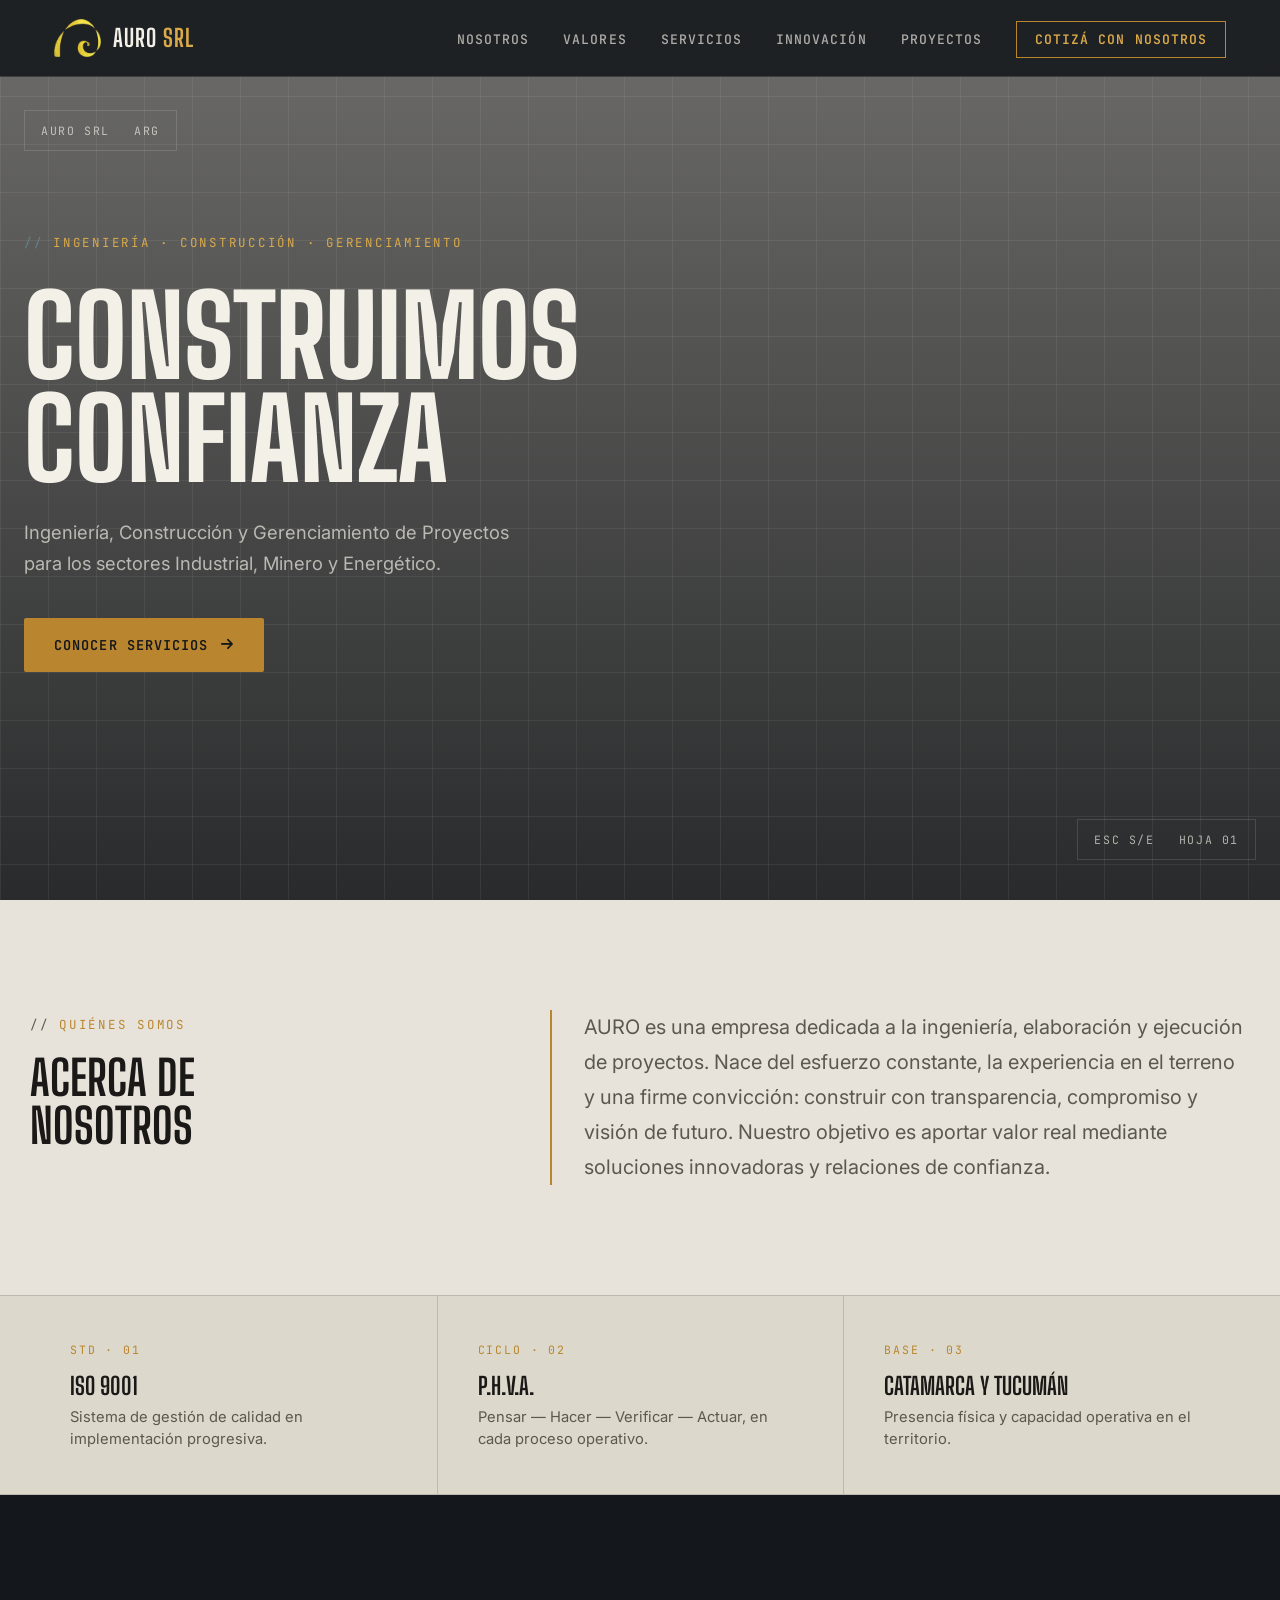
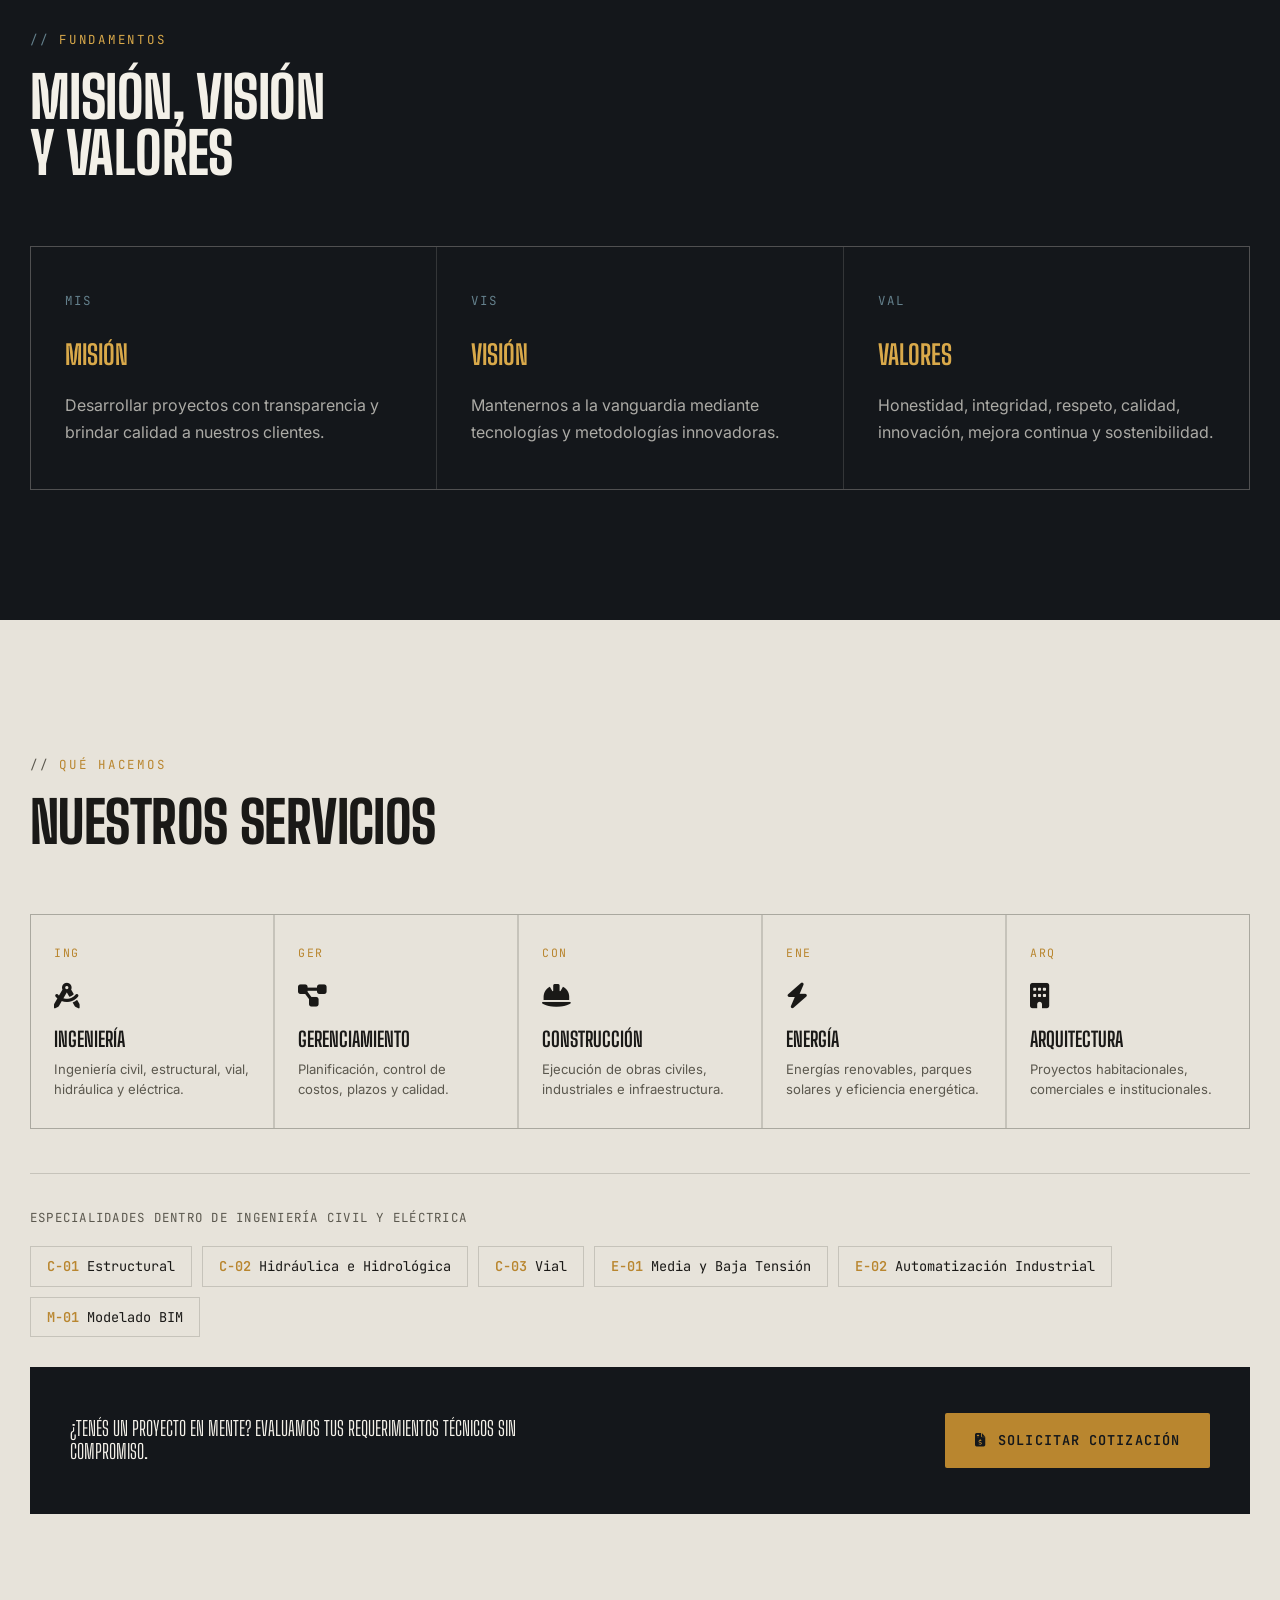
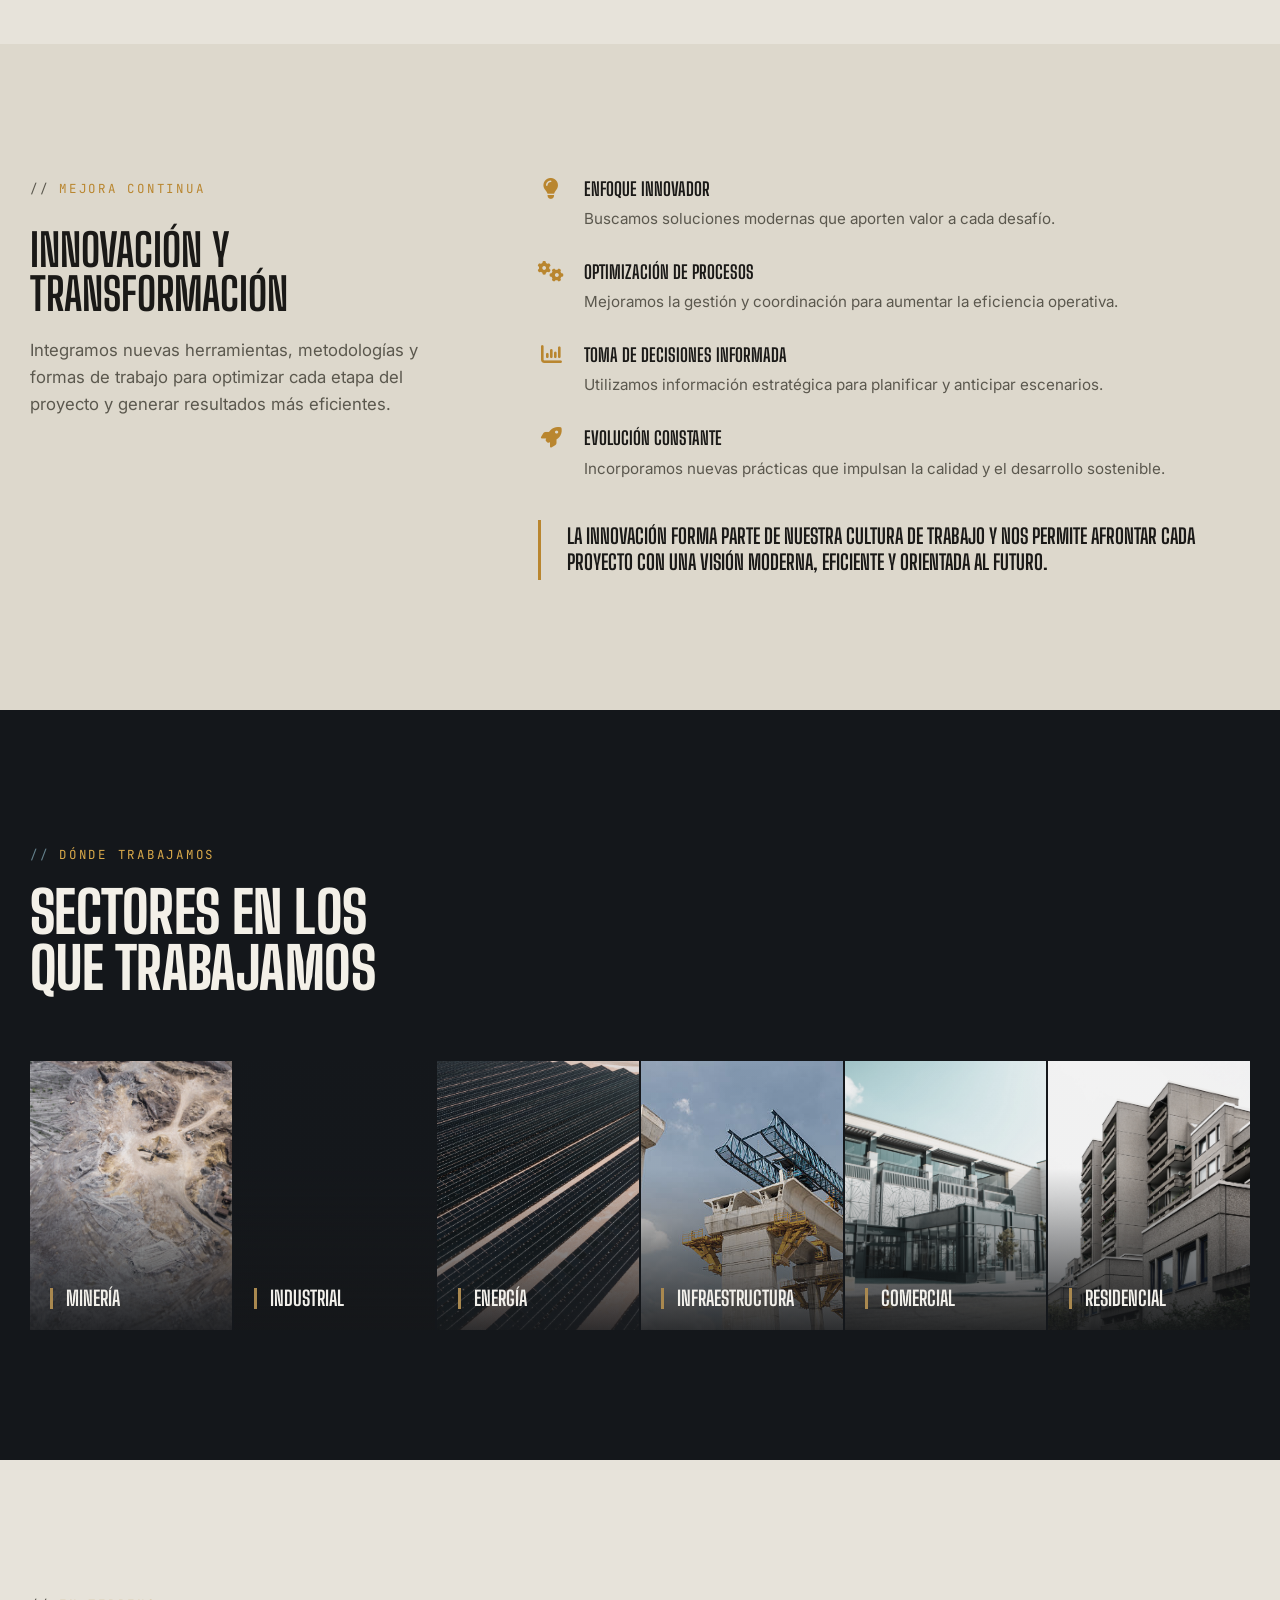
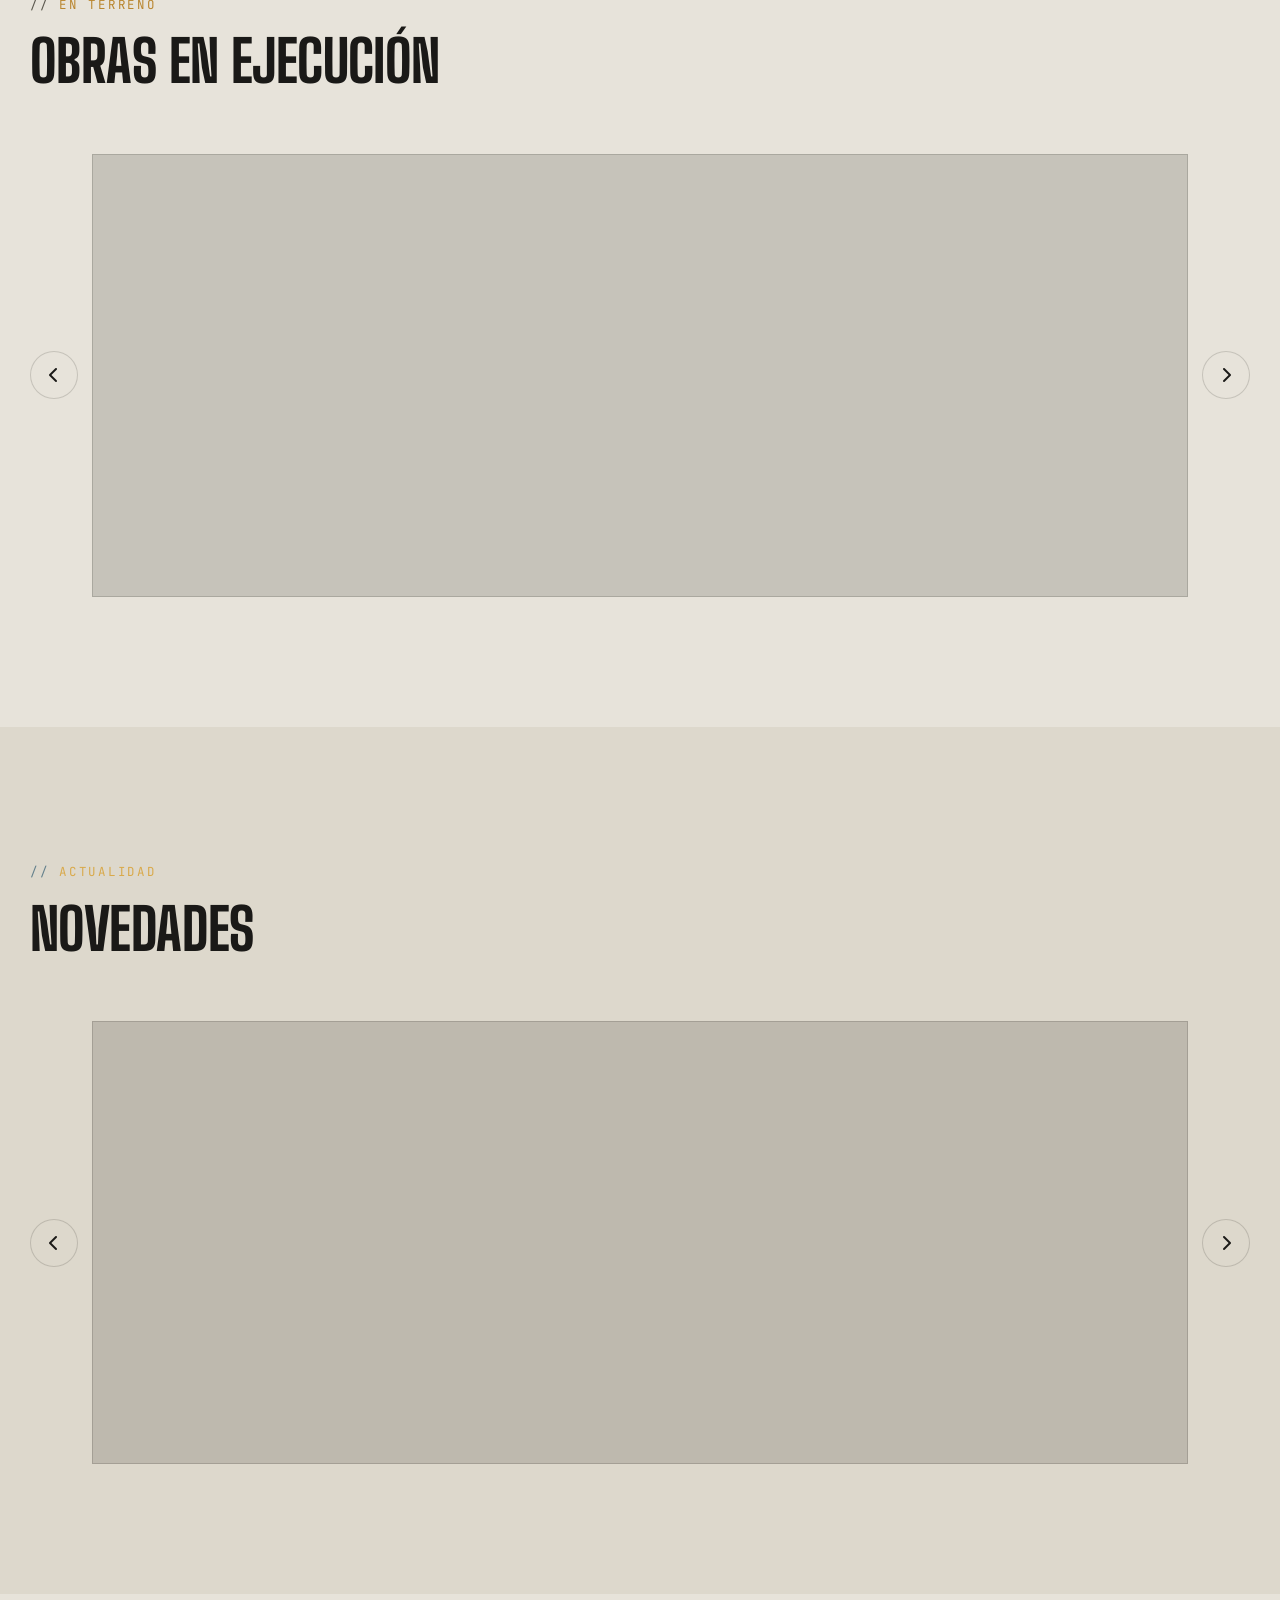
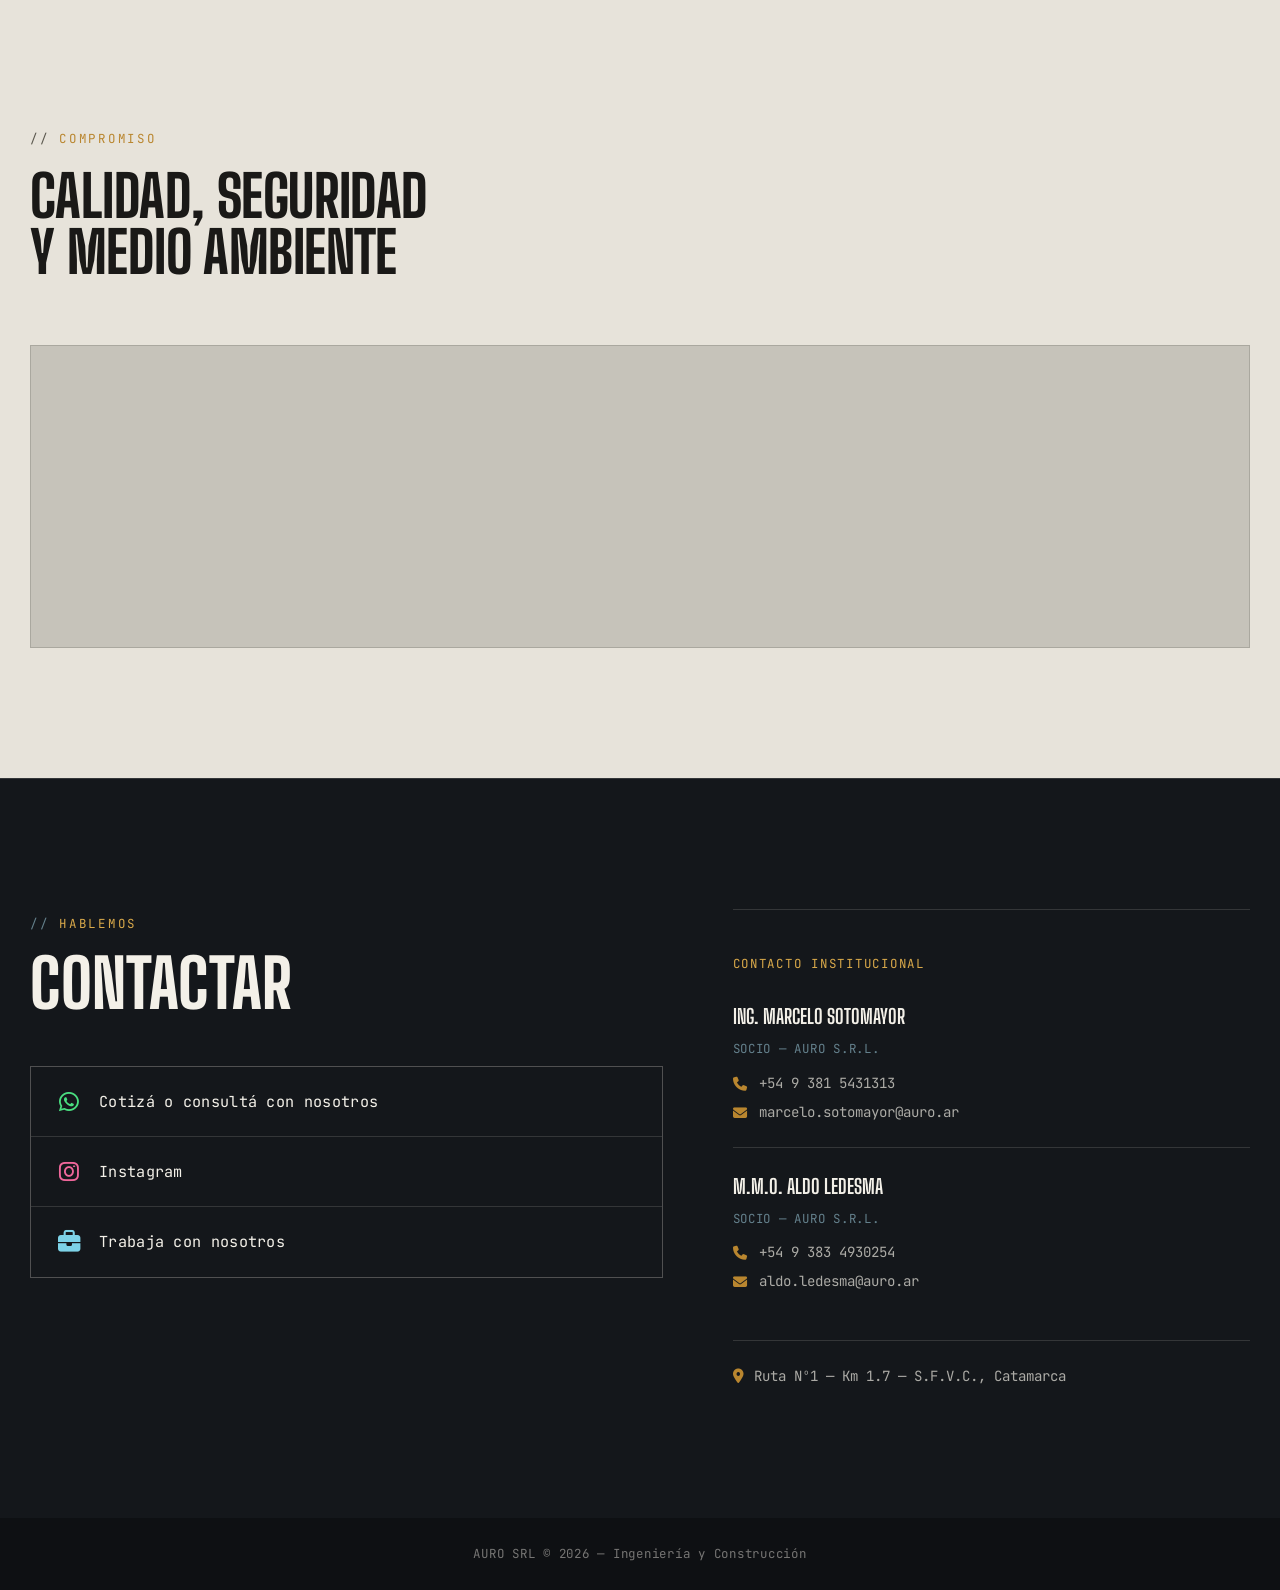
==== commit 7049f45d: "V2.0." ====
--- a/index.html
+++ b/index.html
@@ -8,7 +8,8 @@
 
     <link rel="preconnect" href="https://fonts.googleapis.com">
     <link rel="preconnect" href="https://fonts.gstatic.com" crossorigin>
-    <link href="https://fonts.googleapis.com/css2?family=Big+Shoulders+Display:wght@600;700;800;900&family=Inter:wght@300;400;500;600;700&family=JetBrains+Mono:wght@400;500;600&display=swap"
+    <link
+        href="https://fonts.googleapis.com/css2?family=Big+Shoulders+Display:wght@600;700;800;900&family=Inter:wght@300;400;500;600;700&family=JetBrains+Mono:wght@400;500;600&display=swap"
         rel="stylesheet">
 
     <link rel="stylesheet" href="https://cdnjs.cloudflare.com/ajax/libs/font-awesome/6.5.1/css/all.min.css">
@@ -86,7 +87,7 @@
             </div>
             <div class="spec-item">
                 <span class="spec-item__code">BASE · 03</span>
-                <p class="spec-item__label">Santa María, Catamarca</p>
+                <p class="spec-item__label">Catamarca y Tucumán</p>
                 <p class="spec-item__value">Presencia física y capacidad operativa en el territorio.</p>
             </div>
         </div>
@@ -182,46 +183,52 @@
     <section id="innovacion" class="innovacion">
         <div class="container innovacion-grid">
             <div class="innovacion-label">
-                <p class="eyebrow eyebrow--dark">Tecnología aplicada</p>
-                <h2>Innovación y<br>Transformación<br>Digital</h2>
-                <p class="innovacion-lead">Nuestro departamento de ingeniería aplica ingeniería de datos y
-                    tecnología propia a cada etapa del proyecto.</p>
-            </div>
+                <p class="eyebrow eyebrow--dark">Mejora continua</p>
+                <h2>Innovación y<br>Transformación</h2>
+                <p class="innovacion-lead">
+                    Integramos nuevas herramientas, metodologías y formas de trabajo para
+                    optimizar cada etapa del proyecto y generar resultados más eficientes.
+                </p>
+            </div>
+
             <div class="innovacion-content">
                 <ul class="tool-list">
                     <li>
-                        <i class="fa-solid fa-code"></i>
+                        <i class="fa-solid fa-lightbulb"></i>
                         <div>
-                            <h4>Programación avanzada</h4>
-                            <p>Para la optimización de procesos complejos de ingeniería y obra.</p>
+                            <h4>Enfoque innovador</h4>
+                            <p>Buscamos soluciones modernas que aporten valor a cada desafío.</p>
                         </div>
                     </li>
+
                     <li>
-                        <i class="fa-solid fa-arrows-turn-to-dots"></i>
+                        <i class="fa-solid fa-gears"></i>
                         <div>
-                            <h4>Automatización mediante APIs</h4>
-                            <p>Conectamos plataformas de diseño y gestión para sincronizar datos y reducir errores
-                                humanos.</p>
+                            <h4>Optimización de procesos</h4>
+                            <p>Mejoramos la gestión y coordinación para aumentar la eficiencia operativa.</p>
                         </div>
                     </li>
+
                     <li>
-                        <i class="fa-solid fa-chart-line"></i>
+                        <i class="fa-solid fa-chart-column"></i>
                         <div>
-                            <h4>Análisis predictivo</h4>
-                            <p>Lectura anticipada del comportamiento de infraestructuras críticas.</p>
+                            <h4>Toma de decisiones informada</h4>
+                            <p>Utilizamos información estratégica para planificar y anticipar escenarios.</p>
                         </div>
                     </li>
+
                     <li>
-                        <i class="fa-solid fa-microchip"></i>
+                        <i class="fa-solid fa-rocket"></i>
                         <div>
-                            <h4>Inteligencia artificial</h4>
-                            <p>Algoritmos aplicados a la gestión y el seguimiento de obra.</p>
+                            <h4>Evolución constante</h4>
+                            <p>Incorporamos nuevas prácticas que impulsan la calidad y el desarrollo sostenible.</p>
                         </div>
                     </li>
                 </ul>
+
                 <blockquote class="innovacion-quote">
-                    Esto nos diferencia de los métodos tradicionales y nos posiciona como un socio estratégico
-                    único frente a la ingeniería convencional.
+                    La innovación forma parte de nuestra cultura de trabajo y nos permite
+                    afrontar cada proyecto con una visión moderna, eficiente y orientada al futuro.
                 </blockquote>
             </div>
         </div>
@@ -287,7 +294,8 @@
                         </div>
                         <div class="card-body-content">
                             <h3>Centro de Salud UNCA</h3>
-                            <p>Construcción integral de las nuevas instalaciones sanitarias, estructura y arquitectura civil
+                            <p>Construcción integral de las nuevas instalaciones sanitarias, estructura y arquitectura
+                                civil
                                 de la Universidad Nacional de Catamarca.</p>
                         </div>
                     </div>
@@ -310,7 +318,8 @@
                         </div>
                         <div class="card-body-content">
                             <h3>Montaje Estructural Industrial</h3>
-                            <p>Gerenciamiento y ejecución de naves industriales de alta complejidad técnica para el sector
+                            <p>Gerenciamiento y ejecución de naves industriales de alta complejidad técnica para el
+                                sector
                                 de infraestructura y logística.</p>
                         </div>
                     </div>
@@ -330,7 +339,8 @@
                 <h2>Novedades</h2>
             </div>
             <div class="carousel">
-                <button class="carousel-btn carousel-btn--prev" data-target="novedades-track" aria-label="Novedad anterior">
+                <button class="carousel-btn carousel-btn--prev" data-target="novedades-track"
+                    aria-label="Novedad anterior">
                     <i class="fa-solid fa-chevron-left"></i>
                 </button>
                 <div class="services-grid carousel-track" id="novedades-track">
@@ -342,7 +352,8 @@
                         </div>
                         <div class="card-body-content">
                             <h3>Automatización de Procesos</h3>
-                            <p>Implementamos soluciones de transformación digital mediante Google Apps Script para optimizar
+                            <p>Implementamos soluciones de transformación digital mediante Google Apps Script para
+                                optimizar
                                 el procesamiento interno de datos de obras.</p>
                         </div>
                     </div>
@@ -353,13 +364,15 @@
                         </div>
                         <div class="card-body-content">
                             <h3>Mejora Continua y Calidad</h3>
-                            <p>Consolidamos nuestro equipo técnico incorporando nuevas metodologías de control de costos y
+                            <p>Consolidamos nuestro equipo técnico incorporando nuevas metodologías de control de costos
+                                y
                                 plazos en proyectos mineros y energéticos.</p>
                         </div>
                     </div>
 
                 </div>
-                <button class="carousel-btn carousel-btn--next" data-target="novedades-track" aria-label="Novedad siguiente">
+                <button class="carousel-btn carousel-btn--next" data-target="novedades-track"
+                    aria-label="Novedad siguiente">
                     <i class="fa-solid fa-chevron-right"></i>
                 </button>
             </div>
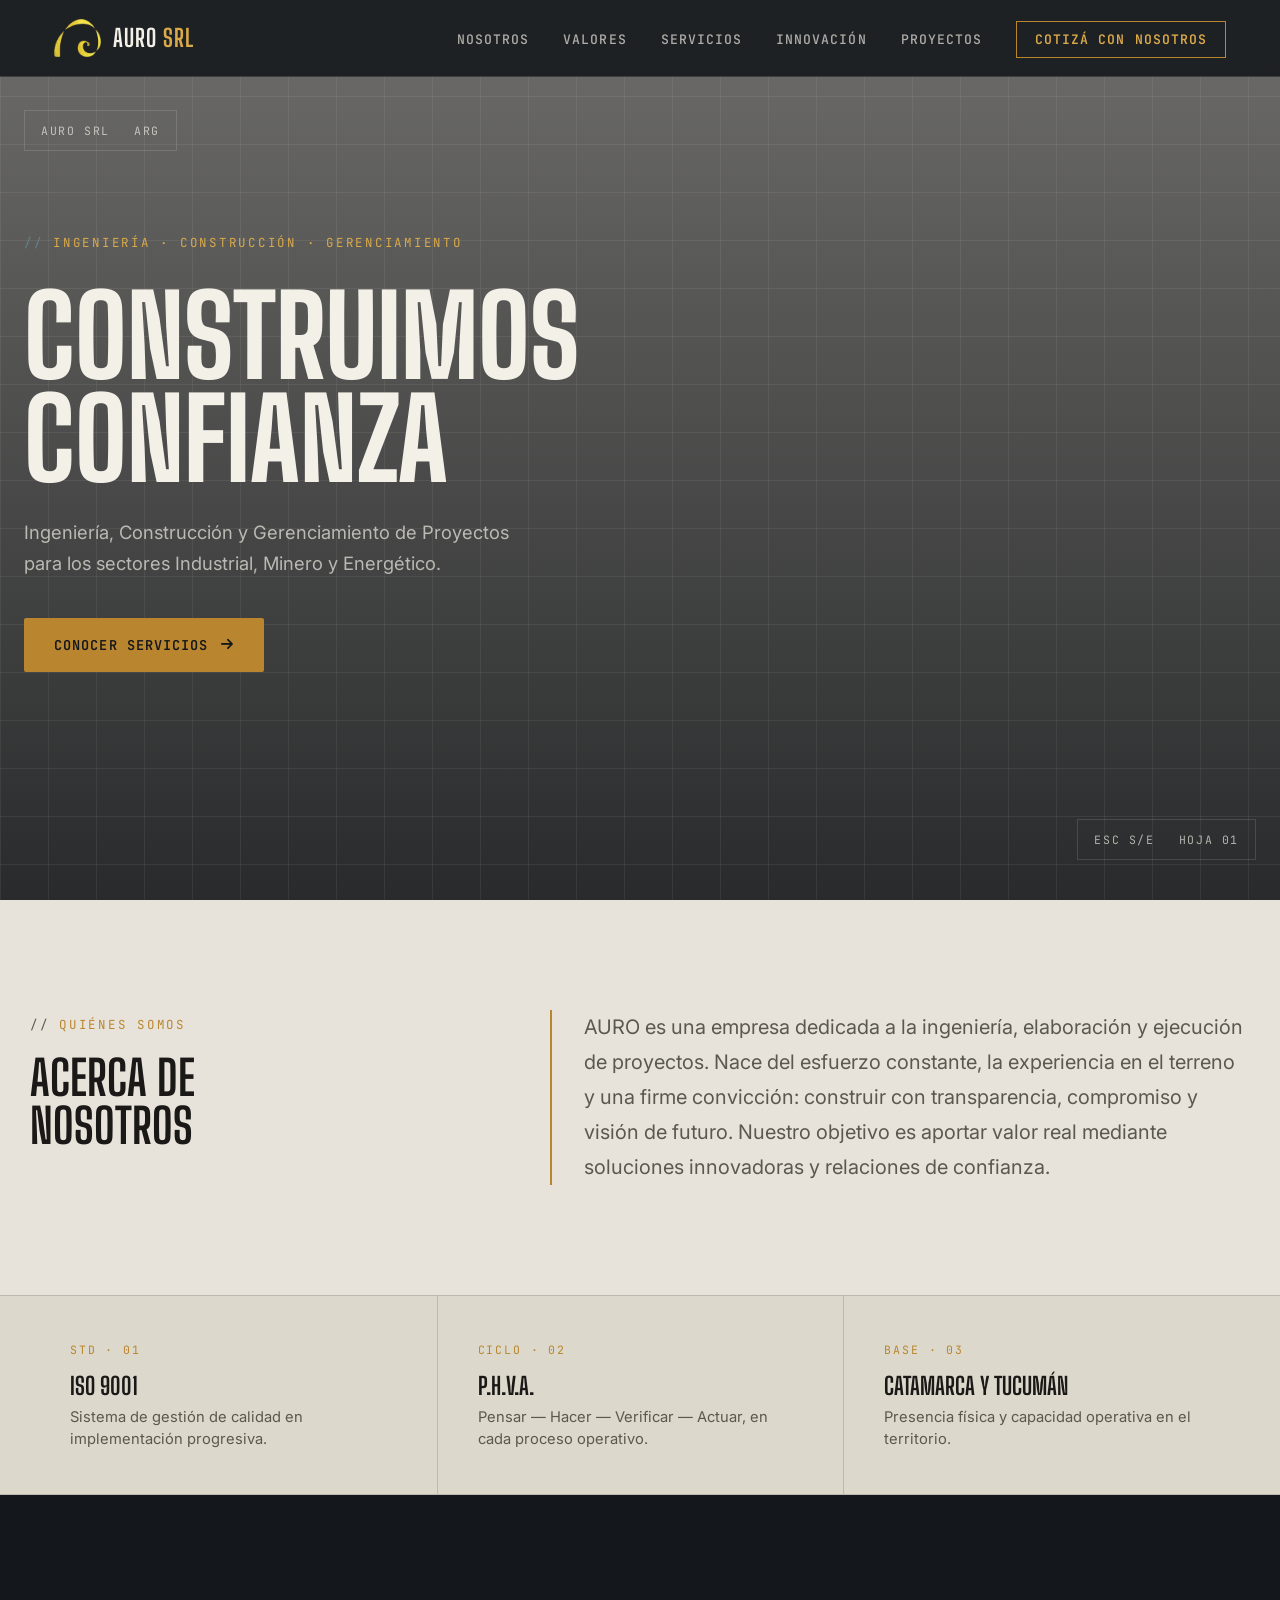
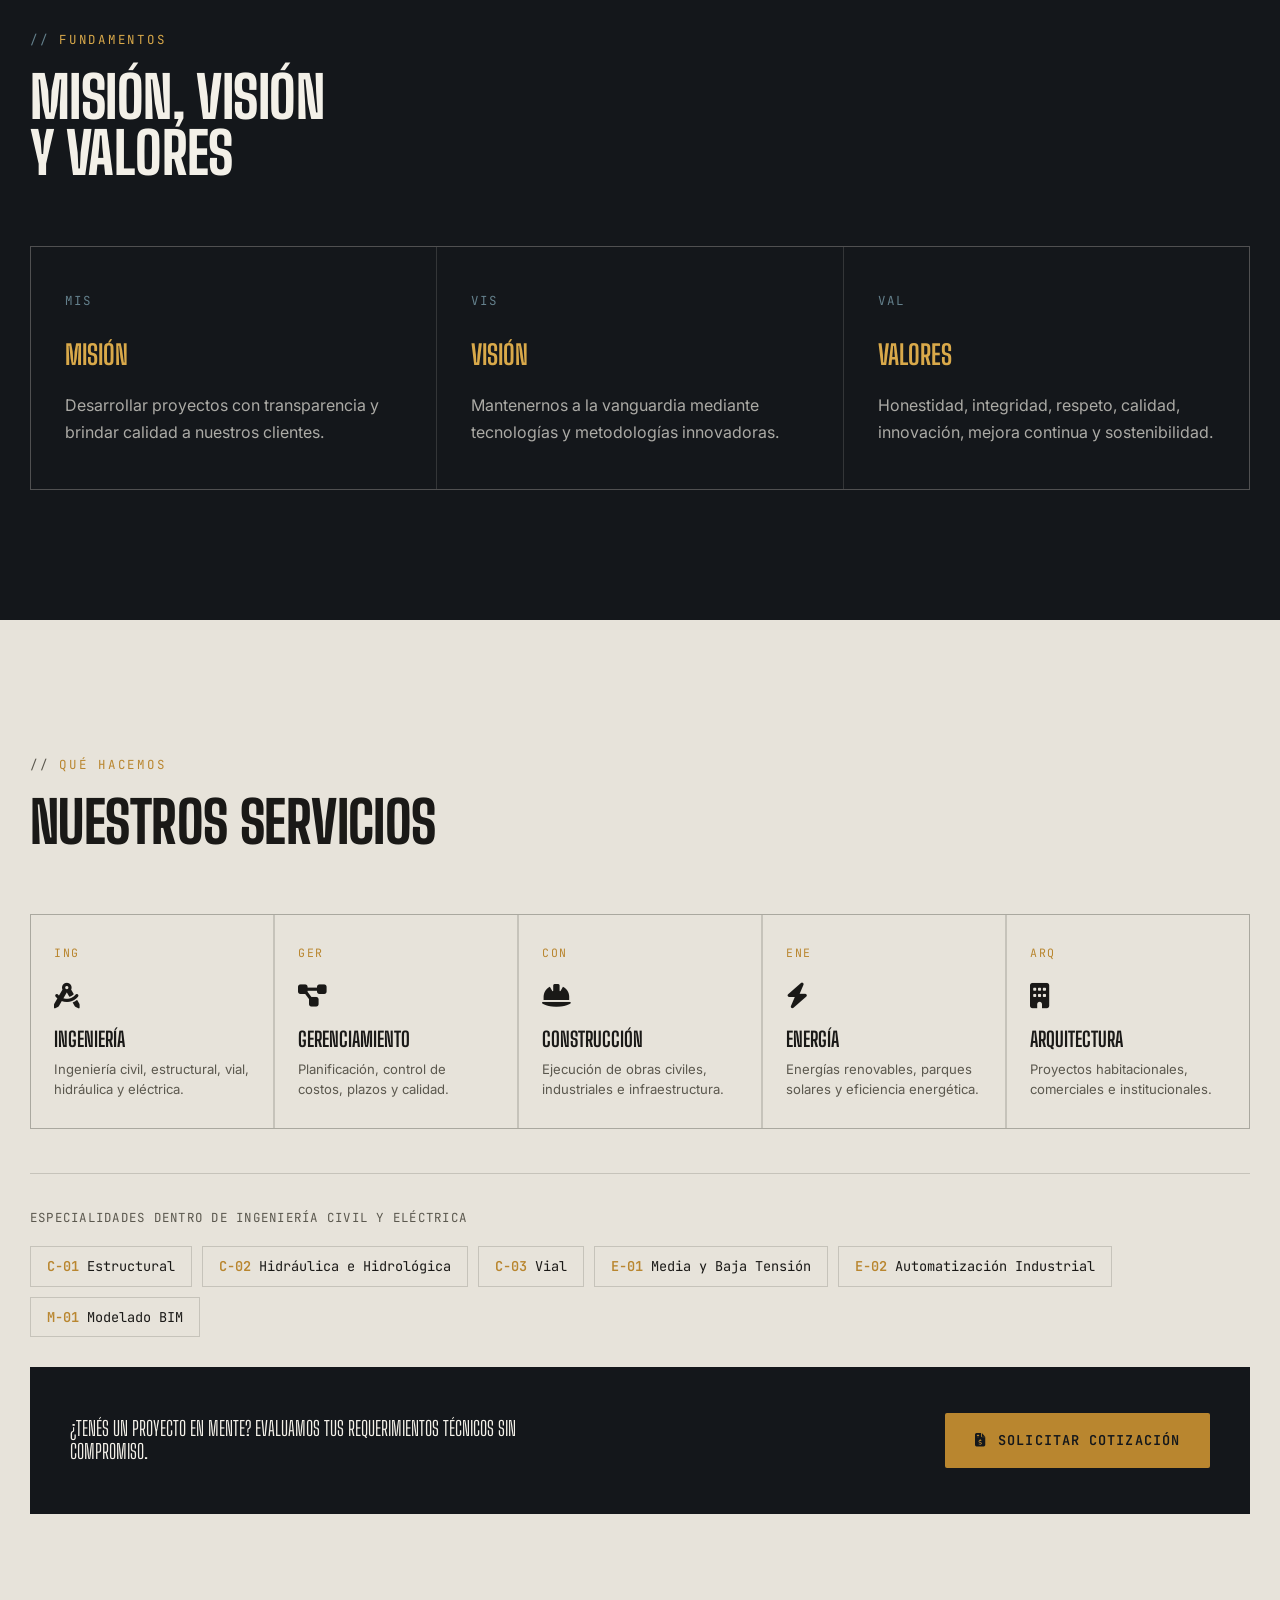
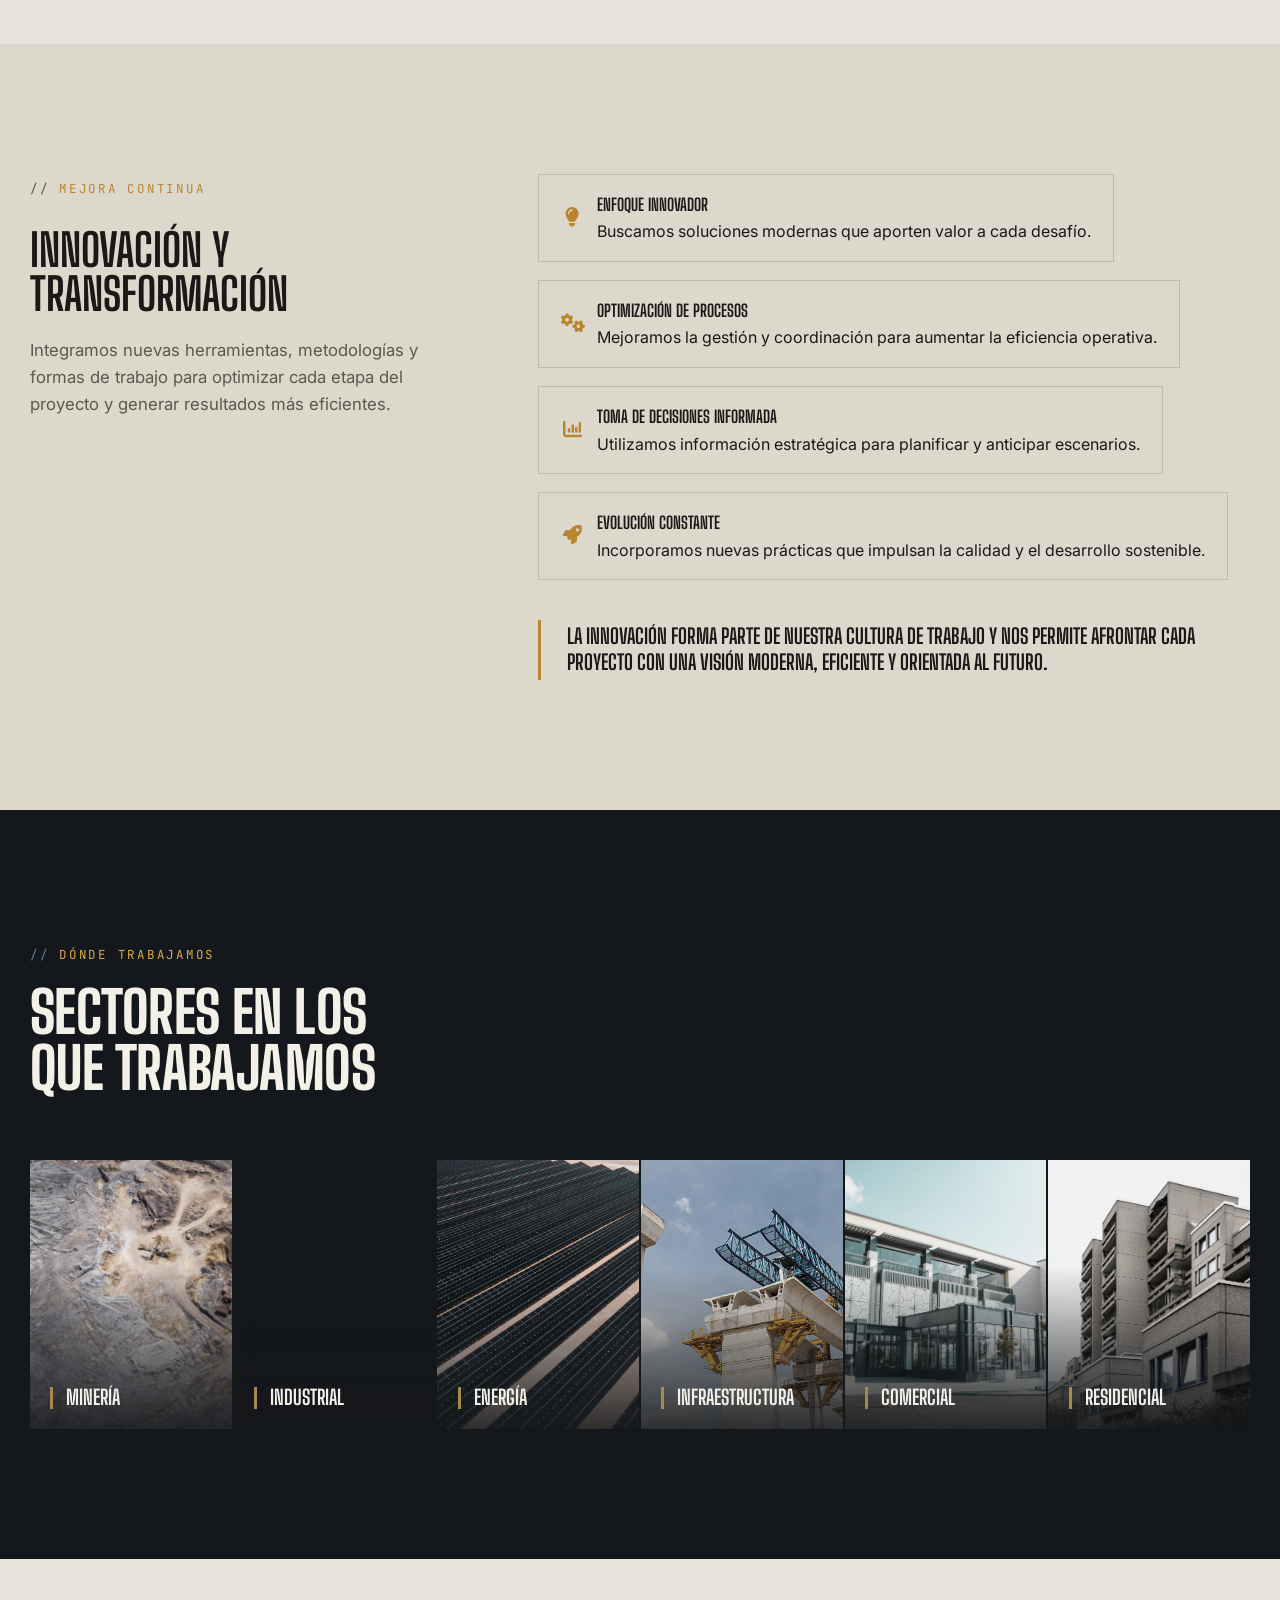
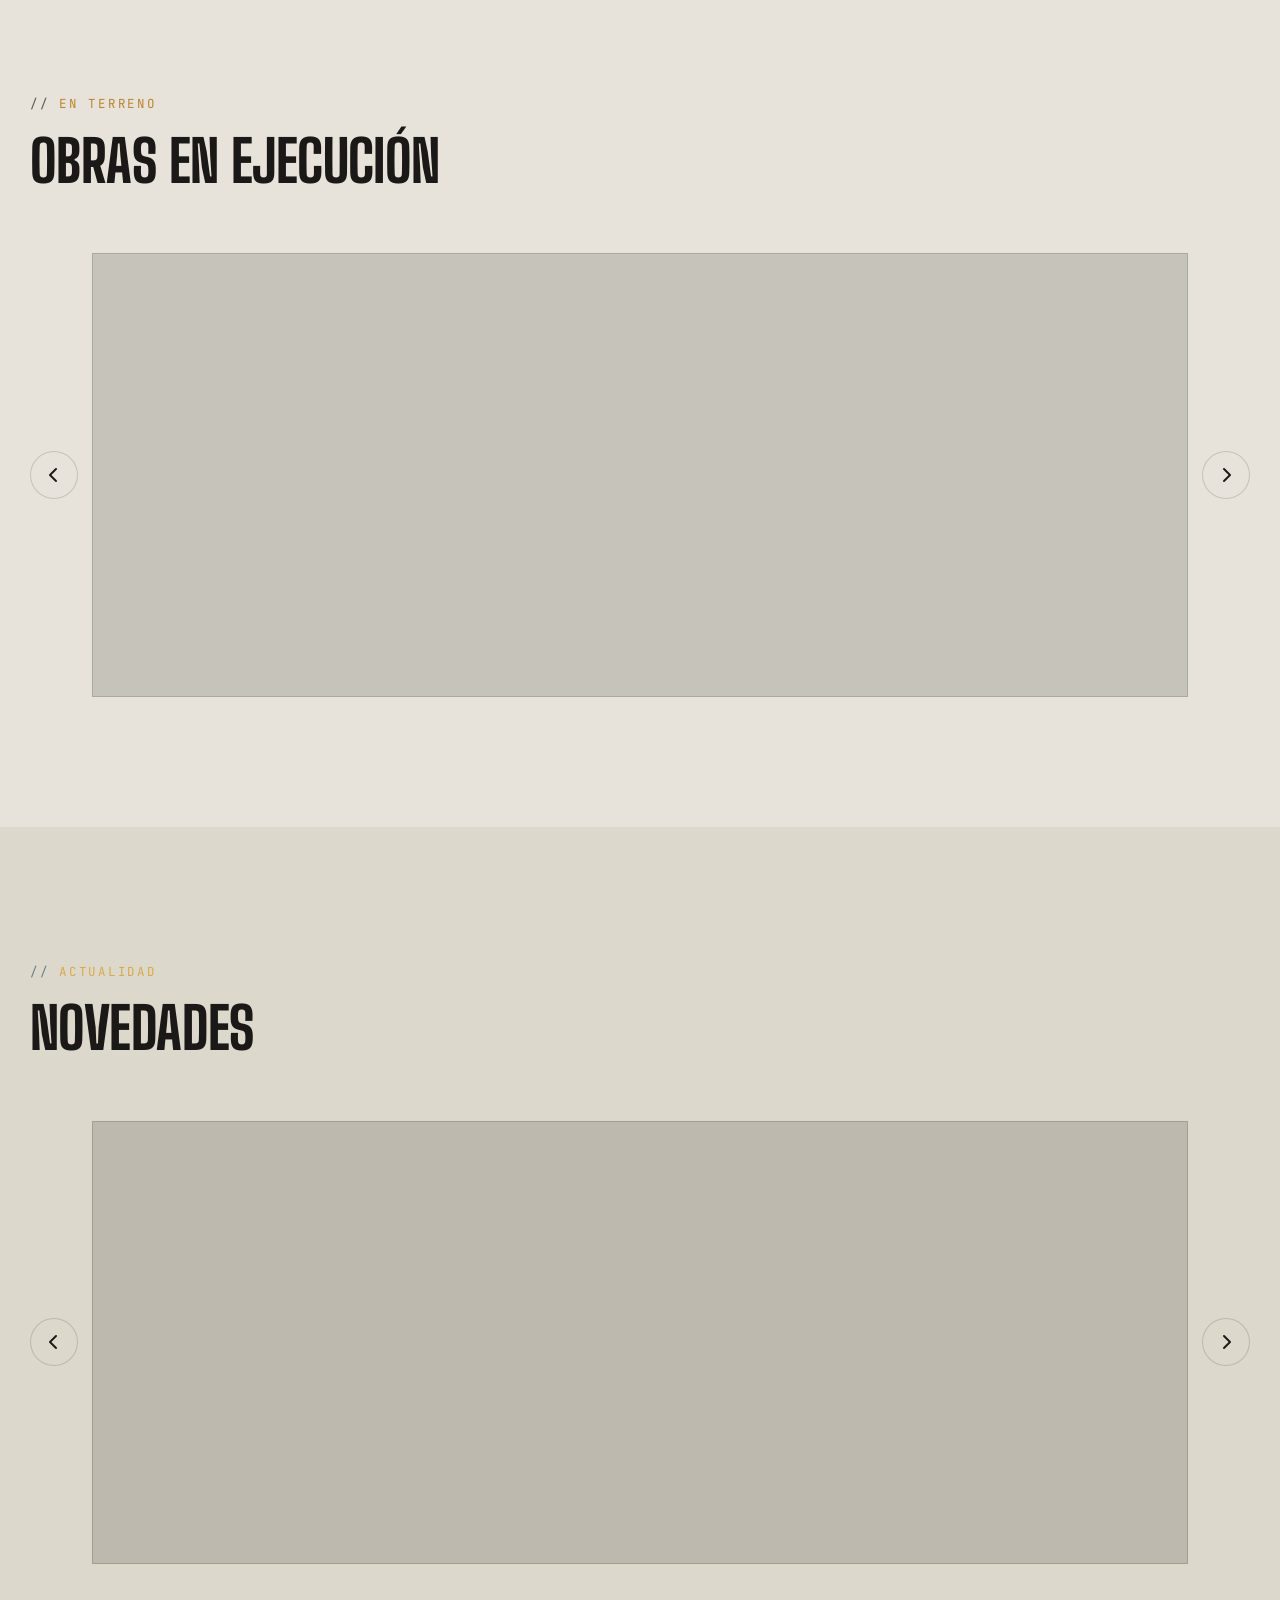
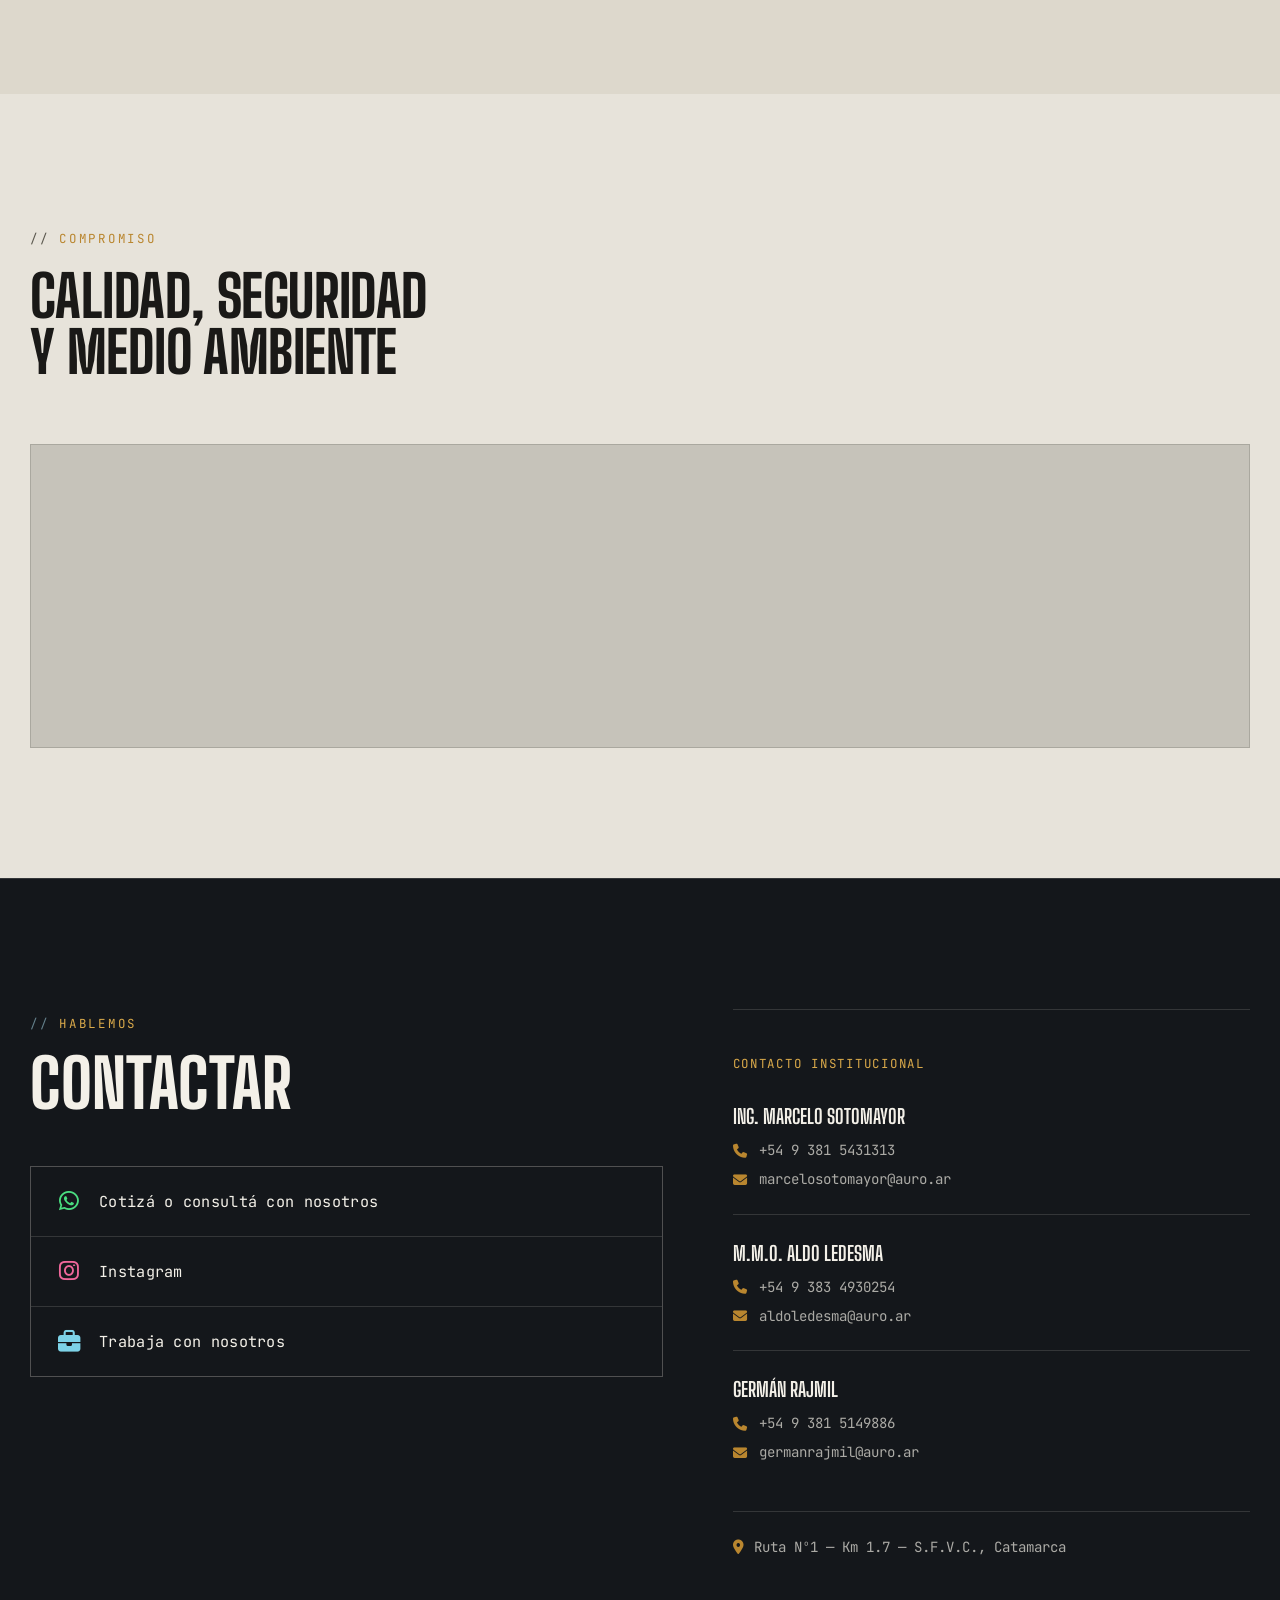
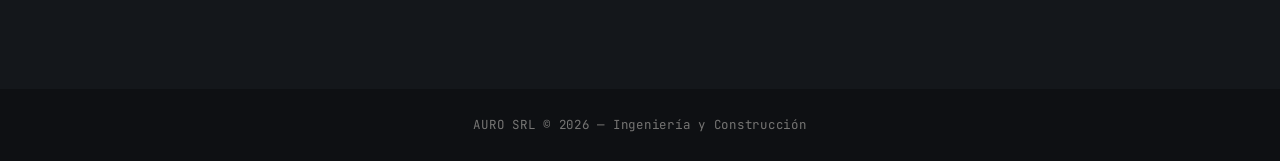
==== commit d424e95a: "Version Cambio Contactos" ====
--- a/index.html
+++ b/index.html
@@ -414,15 +414,15 @@
                 <p class="eyebrow">Hablemos</p>
                 <h2>Contactar</h2>
                 <div class="contact-buttons-container">
-                    <a href="https://wa.me/5493815456456?text=Hola%20AURO%20SRL,%20me%20contacto%20desde%20la%20web%20para%20realizar%20una%20cotizaci%C3%B3n%20o%20consulta%20sobre%20un%20proyecto."
+                    <a href="https://wa.me/5493815431313?text=Hola%20AURO%20SRL,%20me%20contacto%20desde%20la%20web%20para%20realizar%20una%20cotizaci%C3%B3n%20o%20consulta%20sobre%20un%20proyecto."
                         target="_blank" class="contact-btn whatsapp" rel="noopener noreferrer">
                         <i class="fa-brands fa-whatsapp"></i> Cotizá o consultá con nosotros
                     </a>
-                    <a href="https://instagram.com/auro.ar" target="_blank" class="contact-btn instagram"
+                    <a href="https://instagram.com/auro.srl" target="_blank" class="contact-btn instagram"
                         rel="noopener noreferrer">
                         <i class="fa-brands fa-instagram"></i> Instagram
                     </a>
-                    <a href="mailto:marcelo.sotomayor@auro.ar?subject=Oportunidad%20Laboral%20-%20AURO%20SRL"
+                    <a href="mailto:marcelosotomayor@auro.ar?subject=Oportunidad%20Laboral%20-%20AURO%20SRL"
                         class="contact-btn email">
                         <i class="fa-solid fa-briefcase"></i> Trabaja con nosotros
                     </a>
@@ -434,18 +434,23 @@
 
                 <div class="team-member">
                     <h4>Ing. Marcelo Sotomayor</h4>
-                    <span>Socio — AURO S.R.L.</span>
                     <a href="tel:+5493815431313"><i class="fa-solid fa-phone"></i> +54 9 381 5431313</a>
-                    <a href="mailto:marcelo.sotomayor@auro.ar"><i class="fa-solid fa-envelope"></i>
-                        marcelo.sotomayor@auro.ar</a>
+                    <a href="mailto:marcelosotomayor@auro.ar"><i class="fa-solid fa-envelope"></i>
+                        marcelosotomayor@auro.ar</a>
                 </div>
 
                 <div class="team-member">
                     <h4>M.M.O. Aldo Ledesma</h4>
-                    <span>Socio — AURO S.R.L.</span>
                     <a href="tel:+5493834930254"><i class="fa-solid fa-phone"></i> +54 9 383 4930254</a>
-                    <a href="mailto:aldo.ledesma@auro.ar"><i class="fa-solid fa-envelope"></i>
-                        aldo.ledesma@auro.ar</a>
+                    <a href="mailto:aldoledesma@auro.ar"><i class="fa-solid fa-envelope"></i>
+                        aldoledesma@auro.ar</a>
+                </div>
+
+                <div class="team-member">
+                    <h4>Germán Rajmil</h4>
+                    <a href="tel:+5493815149886"><i class="fa-solid fa-phone"></i> +54 9 381 5149886</a>
+                    <a href="mailto:germanrajmil@auro.ar"><i class="fa-solid fa-envelope"></i>
+                        germanrajmil@auro.ar</a>
                 </div>
 
                 <p class="contact-address"><i class="fa-solid fa-location-dot"></i> Ruta Nº1 — Km 1.7 — S.F.V.C.,
--- a/style.css
+++ b/style.css
@@ -754,42 +754,37 @@
     line-height: 1.6;
 }
 
+/* Lista de herramientas tecnológicas — icono + etiqueta corta, sin descripción larga */
 .tool-list {
     list-style: none;
     display: flex;
-    flex-direction: column;
-    gap: 26px;
+    flex-wrap: wrap;
+    gap: 18px;
     margin-bottom: 40px;
 }
 
 .tool-list li {
     display: flex;
-    gap: 20px;
-    align-items: flex-start;
+    align-items: center;
+    gap: 14px;
+    border: 1px solid var(--line-paper);
+    padding: 16px 22px;
 }
 
 .tool-list i {
-    font-size: 1.3rem;
+    font-size: 1.2rem;
     color: var(--brass);
-    margin-top: 4px;
-    width: 26px;
+    width: 22px;
     text-align: center;
     flex-shrink: 0;
 }
 
 .tool-list h4 {
     font-family: var(--font-display);
-    font-size: 1.15rem;
+    font-size: 1.05rem;
     text-transform: uppercase;
     color: var(--ink);
     font-weight: 700;
-    margin-bottom: 4px;
-}
-
-.tool-list p {
-    color: var(--ink-soft);
-    font-size: 0.95rem;
-    line-height: 1.5;
 }
 
 .innovacion-quote {
@@ -1191,7 +1186,12 @@
         font-size: 0.95rem;
     }
 
-    .btn-nav-cotizar {
+    /* Se usa ".nav-menu a.btn-nav-cotizar" (no solo ".btn-nav-cotizar")
+       para que esta regla tenga más especificidad que ".nav-menu a" de
+       arriba, que fija width:100% a todos los links. Sin este ajuste,
+       ".nav-menu a" gana y el botón queda en 100% + el margen de 24px
+       de cada lado, desbordando la pantalla. */
+    .nav-menu a.btn-nav-cotizar {
         margin: 12px 24px 0;
         width: calc(100% - 48px);
         text-align: center;
